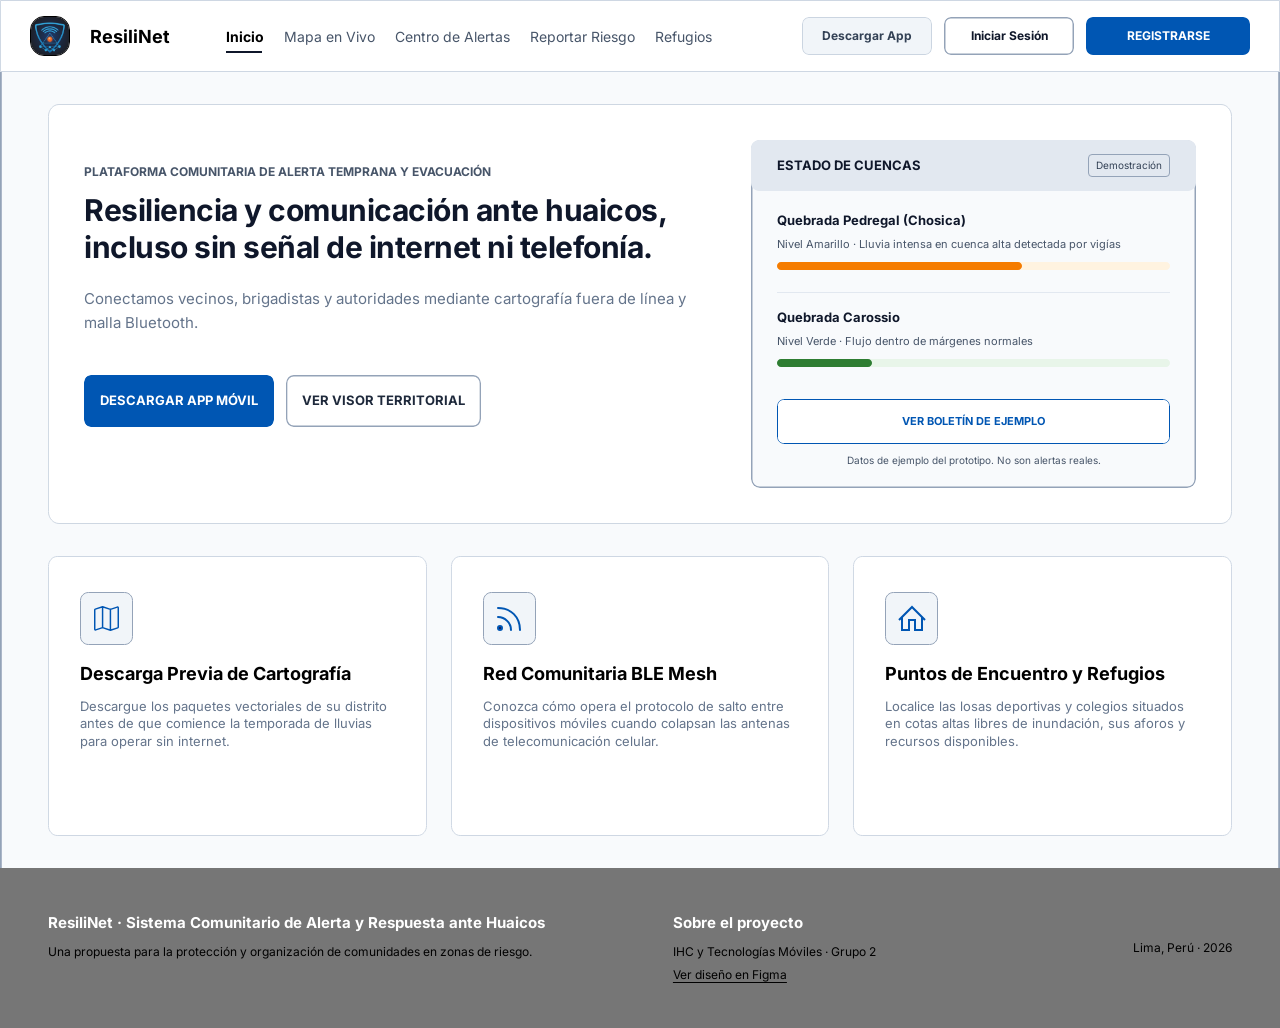
==== public/index.html @ 5e982686 "Implementa avance de la landing page de ResiliNet" ====
<!DOCTYPE html>
<html lang="es">
<head>
    <meta charset="UTF-8">
    <meta name="viewport" content="width=device-width, initial-scale=1.0">
    <meta name="description" content="ResiliNet: una propuesta de alerta temprana, evacuación y comunicación comunitaria ante huaicos, incluso sin internet.">
    <title>ResiliNet | Alerta y respuesta comunitaria</title>
    <link rel="icon" href="favicon.ico" sizes="32x32">
    <link rel="stylesheet" href="assets/styles/styles.css">
    <script src="assets/scripts/main.js" defer></script>
</head>
<body>
    <a class="saltar-contenido" href="#contenido">Ir al contenido</a>

    <header class="cabecera">
        <div class="cabecera-contenido">
            <a class="marca" href="#inicio" aria-label="ResiliNet, inicio">
                <img src="assets/images/logo-resilinet.png" alt="" width="40" height="40">
                <span>ResiliNet</span>
            </a>
            <button class="boton-menu" type="button" aria-expanded="false" aria-controls="menu-principal">Menú <span aria-hidden="true">☰</span></button>
            <div class="barra-menu" id="menu-principal">
                <nav class="navegacion" aria-label="Navegación principal">
                    <a class="activo" href="#inicio" aria-current="page">Inicio</a>
                    <button type="button" data-info="mapa">Mapa en Vivo</button>
                    <a href="#alertas">Centro de Alertas</a>
                    <button type="button" data-info="reporte">Reportar Riesgo</button>
                    <a href="#refugios">Refugios</a>
                </nav>
                <div class="acciones-cabecera">
                    <button class="boton boton-descarga" type="button" data-info="app">Descargar App</button>
                    <button class="boton boton-sesion" type="button" data-info="sesion">Iniciar Sesión</button>
                    <button class="boton boton-registro" type="button" data-registro>REGISTRARSE</button>
                </div>
            </div>
        </div>
    </header>

    <main class="contenido" id="contenido">
        <section class="presentacion" id="inicio" aria-labelledby="titulo-principal">
            <div class="presentacion-texto">
                <p class="antetitulo">Plataforma comunitaria de alerta temprana y evacuación</p>
                <h1 id="titulo-principal"><span>Resiliencia y comunicación ante huaicos,</span> <span>incluso sin señal de internet ni telefonía.</span></h1>
                <p class="descripcion">Conectamos vecinos, brigadistas y autoridades mediante cartografía fuera de línea y malla Bluetooth.</p>
                <div class="acciones-presentacion">
                    <button class="boton boton-principal" type="button" data-info="app">DESCARGAR APP MÓVIL</button>
                    <button class="boton boton-secundario" type="button" data-info="mapa">VER VISOR TERRITORIAL</button>
                </div>
            </div>

            <aside class="panel-alertas" id="alertas" aria-labelledby="titulo-alertas">
                <div class="panel-titulo">
                    <h2 id="titulo-alertas">ESTADO DE CUENCAS</h2>
                    <span class="etiqueta-demo">Demostración</span>
                </div>
                <div class="panel-contenido">
                    <div class="estado-cuenca">
                        <h3>Quebrada Pedregal (Chosica)</h3>
                        <p>Nivel Amarillo · Lluvia intensa en cuenca alta detectada por vigías</p>
                        <div class="barra-riesgo precaucion" aria-hidden="true"><span></span></div>
                    </div>
                    <div class="estado-cuenca">
                        <h3>Quebrada Carossio</h3>
                        <p>Nivel Verde · Flujo dentro de márgenes normales</p>
                        <div class="barra-riesgo segura" aria-hidden="true"><span></span></div>
                    </div>
                    <button class="boton boton-boletin" type="button" data-info="boletin">VER BOLETÍN DE EJEMPLO</button>
                    <p class="nota-demo">Datos de ejemplo del prototipo. No son alertas reales.</p>
                </div>
            </aside>
        </section>

        <section class="caracteristicas" aria-label="Características de ResiliNet">
            <article class="tarjeta" id="cartografia">
                <div class="icono-tarjeta"><img src="assets/images/icono-mapa.svg" alt="" loading="lazy"></div>
                <h2>Descarga Previa de Cartografía</h2>
                <p>Descargue los paquetes vectoriales de su distrito antes de que comience la temporada de lluvias para operar sin internet.</p>
            </article>
            <article class="tarjeta" id="red-comunitaria">
                <div class="icono-tarjeta"><img src="assets/images/icono-red.svg" alt="" loading="lazy"></div>
                <h2>Red Comunitaria BLE Mesh</h2>
                <p>Conozca cómo opera el protocolo de salto entre dispositivos móviles cuando colapsan las antenas de telecomunicación celular.</p>
            </article>
            <article class="tarjeta" id="refugios">
                <div class="icono-tarjeta"><img src="assets/images/icono-refugio.svg" alt="" loading="lazy"></div>
                <h2>Puntos de Encuentro y Refugios</h2>
                <p>Localice las losas deportivas y colegios situados en cotas altas libres de inundación, sus aforos y recursos disponibles.</p>
            </article>
        </section>
        <noscript><p class="aviso">Activa JavaScript para abrir las vistas previas y probar el formulario. También puedes consultar el <a href="https://www.figma.com/design/RCyX6w1rBZle6BDl1vobjG/PROTOTIPO-RESILINET?node-id=0-1">prototipo de ResiliNet en Figma</a>.</p></noscript>
    </main>

    <footer class="pie">
        <div class="pie-contenido">
            <div>
                <p class="pie-titulo">ResiliNet · Sistema Comunitario de Alerta y Respuesta ante Huaicos</p>
                <p>Una propuesta para la protección y organización de comunidades en zonas de riesgo.</p>
            </div>
            <div>
                <p class="pie-titulo">Sobre el proyecto</p>
                <p>IHC y Tecnologías Móviles · Grupo 2</p>
                <a href="https://www.figma.com/design/A73C7JusqqelOPR779nzMy/Mockup?node-id=89-1423" target="_blank" rel="noopener noreferrer">Ver diseño en Figma <span class="solo-lectores">(se abre en otra pestaña)</span></a>
            </div>
            <p class="ubicacion">Lima, Perú · 2026</p>
        </div>
    </footer>

    <dialog id="dialogo-info" aria-labelledby="titulo-info" aria-describedby="texto-info">
        <button class="cerrar-dialogo" type="button" data-cerrar aria-label="Cerrar ventana">×</button>
        <p class="antetitulo">ResiliNet · Vista previa</p>
        <h2 id="titulo-info"></h2>
        <p id="texto-info"></p>
        <a class="boton boton-principal enlace-prototipo" id="enlace-info" href="https://www.figma.com/design/A73C7JusqqelOPR779nzMy/Mockup?node-id=89-1423" target="_blank" rel="noopener noreferrer">Ver diseño <span class="solo-lectores">(se abre en otra pestaña)</span></a>
    </dialog>

    <dialog id="dialogo-registro" aria-labelledby="titulo-registro">
        <button class="cerrar-dialogo" type="button" data-cerrar aria-label="Cerrar prerregistro">×</button>
        <p class="antetitulo">Zona piloto</p>
        <h2 id="titulo-registro">Prerregistro en ResiliNet</h2>
        <p class="ayuda-formulario" id="aviso-registro">Este formulario es una demostración. Los datos no se envían ni se guardan.</p>
        <form id="formulario-registro" aria-describedby="aviso-registro">
            <label for="nombre">Nombre</label>
            <input id="nombre" name="nombre" type="text" autocomplete="given-name" placeholder="Tu nombre" maxlength="60" required pattern=".*\S.*">
            <label for="rol">¿Cómo participarías?</label>
            <select id="rol" name="rol" required>
                <option value="">Selecciona una opción</option>
                <option value="residente">Residente o jefe de hogar</option>
                <option value="brigadista">Brigadista o vecino activo</option>
                <option value="comerciante">Comerciante o bodeguero</option>
            </select>
            <label for="distrito">Distrito</label>
            <input id="distrito" name="distrito" type="text" autocomplete="address-level2" placeholder="Por ejemplo, Chosica" maxlength="80" required pattern=".*\S.*">
            <button class="boton boton-principal" type="submit">PROBAR PRERREGISTRO</button>
        </form>
        <div id="resultado-registro" tabindex="-1" role="status" hidden>
            <p id="mensaje-registro"></p>
            <button class="boton boton-secundario" type="button" data-cerrar>VOLVER A INICIO</button>
        </div>
    </dialog>
</body>
</html>
---- public/assets/styles/styles.css ----
@font-face {
    font-family: Inter;
    src: url("../fonts/inter-regular.ttf") format("truetype");
    font-weight: 400;
    font-display: swap;
}

@font-face {
    font-family: Inter;
    src: url("../fonts/inter-semibold.ttf") format("truetype");
    font-weight: 600;
    font-display: swap;
}

@font-face {
    font-family: Inter;
    src: url("../fonts/inter-bold.ttf") format("truetype");
    font-weight: 700;
    font-display: swap;
}

:root {
    --azul: #0056b3;
    --texto: #0f172a;
    --texto-secundario: #475569;
    --borde: #cbd5e1;
    --fondo: #f8f9fa;
}

* { box-sizing: border-box; }
html { scroll-behavior: smooth; }
body {
    margin: 0;
    color: var(--texto);
    background: var(--fondo) url("../images/fondo-pagina.svg") center / 100% 100% no-repeat;
    font-family: Inter, Arial, sans-serif;
    font-size: 15px;
    line-height: 1.5;
}

button, input, select { font: inherit; }
button, a { -webkit-tap-highlight-color: transparent; }
button { cursor: pointer; }
a { color: inherit; }
button, a, input, select { touch-action: manipulation; }
:focus-visible { outline: 3px solid var(--azul); outline-offset: 4px; }
[id] { scroll-margin-top: 24px; }
[hidden] { display: none !important; }

.solo-lectores {
    position: absolute;
    width: 1px;
    height: 1px;
    padding: 0;
    overflow: hidden;
    clip-path: inset(50%);
    white-space: nowrap;
}

.saltar-contenido {
    position: fixed;
    top: 12px;
    left: 12px;
    padding: 12px 20px;
    background: #fff;
    transform: translateY(-160%);
    z-index: 10;
}
.saltar-contenido:focus { transform: translateY(0); }

.cabecera { background: #fff url("../images/fondo-cabecera.svg") center / 100% 100% no-repeat; }
.cabecera-contenido {
    max-width: 1440px;
    min-height: 72px;
    margin: auto;
    padding: 0 48px 0 30px;
    display: flex;
    align-items: center;
    gap: 48px;
}
.marca { width: 202px; flex-shrink: 0; display: flex; align-items: center; gap: 30px; text-decoration: none; color: #000; font-size: 18px; font-weight: 700; }
.marca img { display: block; object-fit: cover; border: 1px solid #000; border-radius: 14px; }
.barra-menu { flex: 1; display: flex; align-items: center; justify-content: space-between; gap: 24px; }
.navegacion { display: flex; align-items: center; gap: 34px; }
.navegacion a, .navegacion button {
    display: inline-flex;
    align-items: center;
    min-height: 44px;
    border: 0;
    padding: 0;
    color: var(--texto-secundario);
    background: none;
    text-decoration: none;
    font-size: 14px;
    white-space: nowrap;
}
.navegacion .activo { color: #000; font-weight: 700; background: url("../images/linea-menu.svg") left bottom 5px / 36px 2px no-repeat; }
.navegacion a:hover, .navegacion button:hover { color: var(--azul); }
.acciones-cabecera { display: flex; gap: 12px; }
.boton {
    display: inline-flex;
    align-items: center;
    justify-content: center;
    border: 0;
    border-radius: 7px;
    padding: 14px 20px;
    color: var(--texto);
    background-color: transparent;
    background-repeat: no-repeat;
    background-size: 100% 100%;
    font-size: 13px;
    font-weight: 700;
    line-height: 1.3;
    text-align: center;
    text-decoration: none;
    transition: filter 160ms ease;
}
.boton:hover { filter: brightness(0.93); }
.boton-descarga { background-image: url("../images/boton-descarga.svg"); color: #334155; }
.boton-sesion { background-image: url("../images/boton-sesion.svg"); }
.boton-registro { background-image: url("../images/boton-registro.svg"); color: #fff; }
.acciones-cabecera .boton { min-width: 130px; min-height: 38px; padding: 10px 16px; font-size: 12px; }
.acciones-cabecera .boton-registro { min-width: 164px; }
.boton-menu { display: none; }
.boton-principal { min-height: 52px; min-width: 220px; background-image: url("../images/boton-principal.svg"); color: #fff; }
.boton-secundario { min-height: 52px; min-width: 220px; background-image: url("../images/boton-secundario.svg"); color: #1e293b; }

.contenido { max-width: 1440px; margin: auto; padding: 32px 48px; }
.presentacion {
    min-height: 420px;
    padding: 36px 48px;
    display: grid;
    grid-template-columns: minmax(0, 1fr) 444px;
    gap: 48px;
    background: url("../images/fondo-presentacion.svg") center / 100% 100% no-repeat;
}
.presentacion-texto { padding-top: 24px; min-width: 0; }
.antetitulo { margin: 0 0 12px; color: var(--texto-secundario); font-size: 12px; line-height: 1.35; font-weight: 700; text-transform: uppercase; }
h1 { margin: 0; font-size: 34px; line-height: 1.24; letter-spacing: -0.5px; }
h1 span { display: block; }
.descripcion { margin: 20px 0 0; color: #64748b; font-size: 15px; line-height: 1.6; }
.acciones-presentacion { display: flex; flex-wrap: wrap; gap: 20px; margin-top: 40px; }

.panel-alertas { align-self: start; min-height: 348px; background: url("../images/fondo-alertas.svg") center / 100% 100% no-repeat; border-radius: 9px; }
.panel-titulo { min-height: 50px; padding: 14px 26px; display: flex; align-items: center; justify-content: space-between; gap: 8px; background: url("../images/cabecera-alertas.svg") center / 100% 100% no-repeat; }
.panel-titulo h2 { margin: 0; font-size: 13px; line-height: 1.35; }
.etiqueta-demo { padding: 3px 7px; border: 1px solid #94a3b8; border-radius: 4px; color: #334155; font-size: 10px; white-space: nowrap; }
.panel-contenido { padding: 20px 26px 12px; }
.estado-cuenca h3 { margin: 0; font-size: 13px; }
.estado-cuenca p { margin: 5px 0 10px; color: var(--texto-secundario); font-size: 11px; line-height: 1.5; }
.estado-cuenca + .estado-cuenca { margin-top: 22px; padding-top: 16px; background: url("../images/separador-alertas.svg") top center / 100% 1px no-repeat; }
.barra-riesgo { height: 8px; background-repeat: no-repeat; background-size: 100% 100%; }
.barra-riesgo span { display: block; height: 8px; background-repeat: no-repeat; background-size: 100% 100%; }
.precaucion { background-image: url("../images/barra-precaucion-fondo.svg"); }
.precaucion span { width: 62.5%; background-image: url("../images/barra-precaucion.svg"); }
.segura { background-image: url("../images/barra-segura-fondo.svg"); }
.segura span { width: 24.23%; background-image: url("../images/barra-segura.svg"); }
.boton-boletin { width: 100%; min-height: 45px; margin-top: 32px; color: var(--azul); background-image: url("../images/boton-boletin.svg"); font-size: 11px; }
.nota-demo { margin: 9px 0 0; color: var(--texto-secundario); font-size: 10px; text-align: center; }

.caracteristicas { display: grid; grid-template-columns: repeat(3, minmax(0, 1fr)); gap: 24px; margin-top: 32px; }
.tarjeta { min-height: 280px; padding: 36px 32px; background: url("../images/fondo-tarjeta.svg") center / 100% 100% no-repeat; }
.icono-tarjeta { width: 53px; height: 53px; display: grid; place-items: center; background: url("../images/fondo-icono.svg") center no-repeat; }
.icono-tarjeta img { display: block; }
.tarjeta h2 { margin: 18px 0 12px; color: #000; font-size: 18px; line-height: 1.25; }
.tarjeta p { max-width: 335px; margin: 0; color: #64748b; font-size: 13px; line-height: 1.35; }
.pie { background: #777 url("../images/fondo-pie.svg") center / 100% 100% no-repeat; }
.pie-contenido { max-width: 1440px; min-height: 156px; margin: auto; padding: 44px 48px; display: grid; grid-template-columns: 1.4fr 1fr auto; gap: 48px; color: #000; font-size: 12px; }
.pie p { margin: 0; }
.pie .pie-titulo { margin-bottom: 10px; color: #fff; font-size: 15px; line-height: 1.4; font-weight: 700; }
.pie a { display: inline-block; margin-top: 5px; text-underline-offset: 3px; }
.ubicacion { align-self: center; white-space: nowrap; }
.aviso { margin: 24px 0 0; padding: 16px; border: 1px solid var(--borde); background: #fff; }

dialog { width: min(520px, calc(100% - 32px)); max-height: calc(100dvh - 32px); padding: 36px 32px 32px; border: 1px solid var(--borde); border-radius: 12px; color: var(--texto); background: #fff; }
dialog::backdrop { background: rgb(15 23 42 / 55%); }
dialog h2 { margin: 0 26px 16px 0; font-size: 24px; line-height: 1.25; }
dialog p { color: var(--texto-secundario); }
.cerrar-dialogo { position: absolute; top: 8px; right: 8px; width: 44px; height: 44px; border: 0; border-radius: 6px; background: transparent; color: var(--texto-secundario); font-size: 28px; }
.cerrar-dialogo:hover { background: var(--fondo); }
.enlace-prototipo { margin-top: 12px; }
.ayuda-formulario { font-size: 13px; }
form { display: grid; gap: 8px; margin-top: 24px; }
form label { margin-top: 8px; font-size: 14px; font-weight: 600; }
input, select { width: 100%; min-height: 46px; padding: 10px 12px; border: 1px solid #94a3b8; border-radius: 6px; color: var(--texto); background: #fff; }
form .boton { margin-top: 16px; }
#resultado-registro { margin-top: 24px; }
#resultado-registro .boton { margin-top: 16px; }

@media (max-width: 1380px) {
    .cabecera-contenido { gap: 16px; padding-right: 30px; }
    .marca { width: 180px; gap: 20px; }
    .navegacion { gap: 20px; }
    .barra-menu { gap: 20px; }
    .presentacion { gap: 32px; grid-template-columns: minmax(0, 1fr) 40%; padding: 36px; }
    h1 { font-size: 30px; }
    .acciones-presentacion { gap: 12px; }
    .acciones-presentacion .boton { min-width: 0; padding: 16px; }
}

@media (max-width: 1240px) {
    .cabecera-contenido { flex-wrap: wrap; justify-content: space-between; padding: 16px 32px; gap: 0; }
    .marca { width: auto; }
    .boton-menu { display: flex; align-items: center; gap: 12px; min-height: 44px; padding: 8px 14px; border: 1px solid var(--borde); border-radius: 6px; background: #fff; color: var(--texto); }
    .barra-menu { display: none; flex-basis: 100%; padding-top: 20px; }
    .barra-menu.menu-abierto { display: flex; flex-direction: column; align-items: stretch; }
    .navegacion { flex-wrap: wrap; gap: 12px 24px; }
    .acciones-cabecera { padding-bottom: 8px; }
    .contenido { padding: 28px 32px; }
    .presentacion { grid-template-columns: 1fr; }
    .presentacion-texto { padding-top: 8px; }
    .presentacion h1 { max-width: 790px; font-size: 34px; }
    .descripcion { max-width: 740px; }
    .panel-alertas { width: 100%; max-width: 600px; }
    .caracteristicas { gap: 18px; }
    .tarjeta { padding: 28px 24px; }
    .pie-contenido { grid-template-columns: 1.4fr 1fr; padding: 36px 32px; gap: 24px; }
    .ubicacion { grid-column: 1 / -1; }
}

@media (max-width: 700px) {
    .cabecera-contenido { padding: 12px 20px; }
    .marca { gap: 14px; }
    .navegacion, .acciones-cabecera { flex-direction: column; align-items: stretch; gap: 8px; }
    .navegacion a, .navegacion button { padding: 8px 0; }
    .navegacion .activo { background-position: left bottom; }
    .acciones-cabecera .boton { min-height: 44px; }
    .contenido { padding: 20px; }
    .presentacion { padding: 28px 20px; gap: 28px; }
    .presentacion-texto { padding: 0; }
    .antetitulo { font-size: 11px; line-height: 1.5; }
    .presentacion h1 { font-size: clamp(25px, 6.8vw, 32px); line-height: 1.25; }
    .descripcion { font-size: 14px; }
    .acciones-presentacion { flex-direction: column; margin-top: 24px; }
    .acciones-presentacion .boton { width: 100%; }
    .panel-titulo { padding: 14px 16px; flex-wrap: wrap; }
    .panel-contenido { padding: 18px 16px 14px; }
    .estado-cuenca p { font-size: 12px; }
    .nota-demo { font-size: 11px; }
    .caracteristicas { grid-template-columns: 1fr; margin-top: 20px; gap: 20px; }
    .tarjeta { min-height: 238px; padding: 28px; }
    .tarjeta p { max-width: none; font-size: 14px; line-height: 1.5; }
    .pie-contenido { grid-template-columns: 1fr; padding: 32px 24px; gap: 24px; }
    dialog { padding: 36px 24px 24px; }
}

@media (prefers-reduced-motion: reduce) {
    html { scroll-behavior: auto; }
    .boton { transition: none; }
}
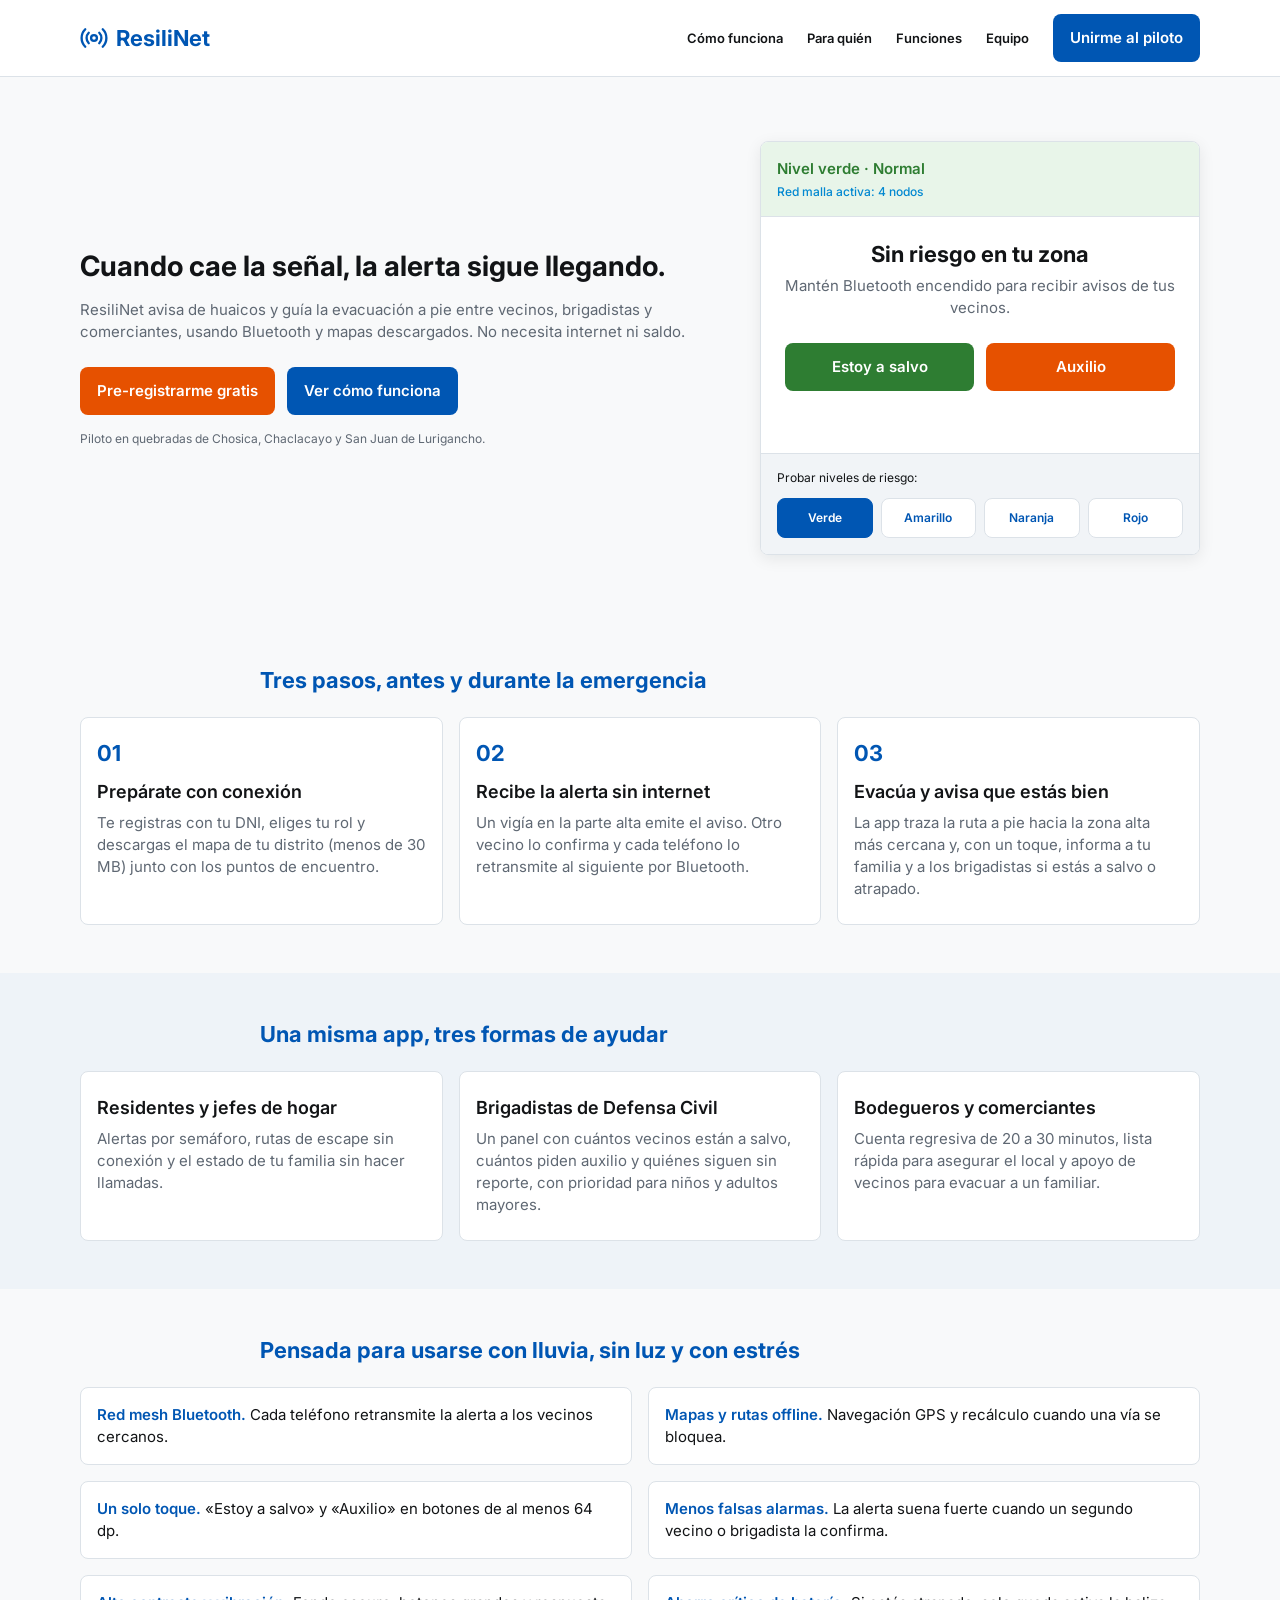
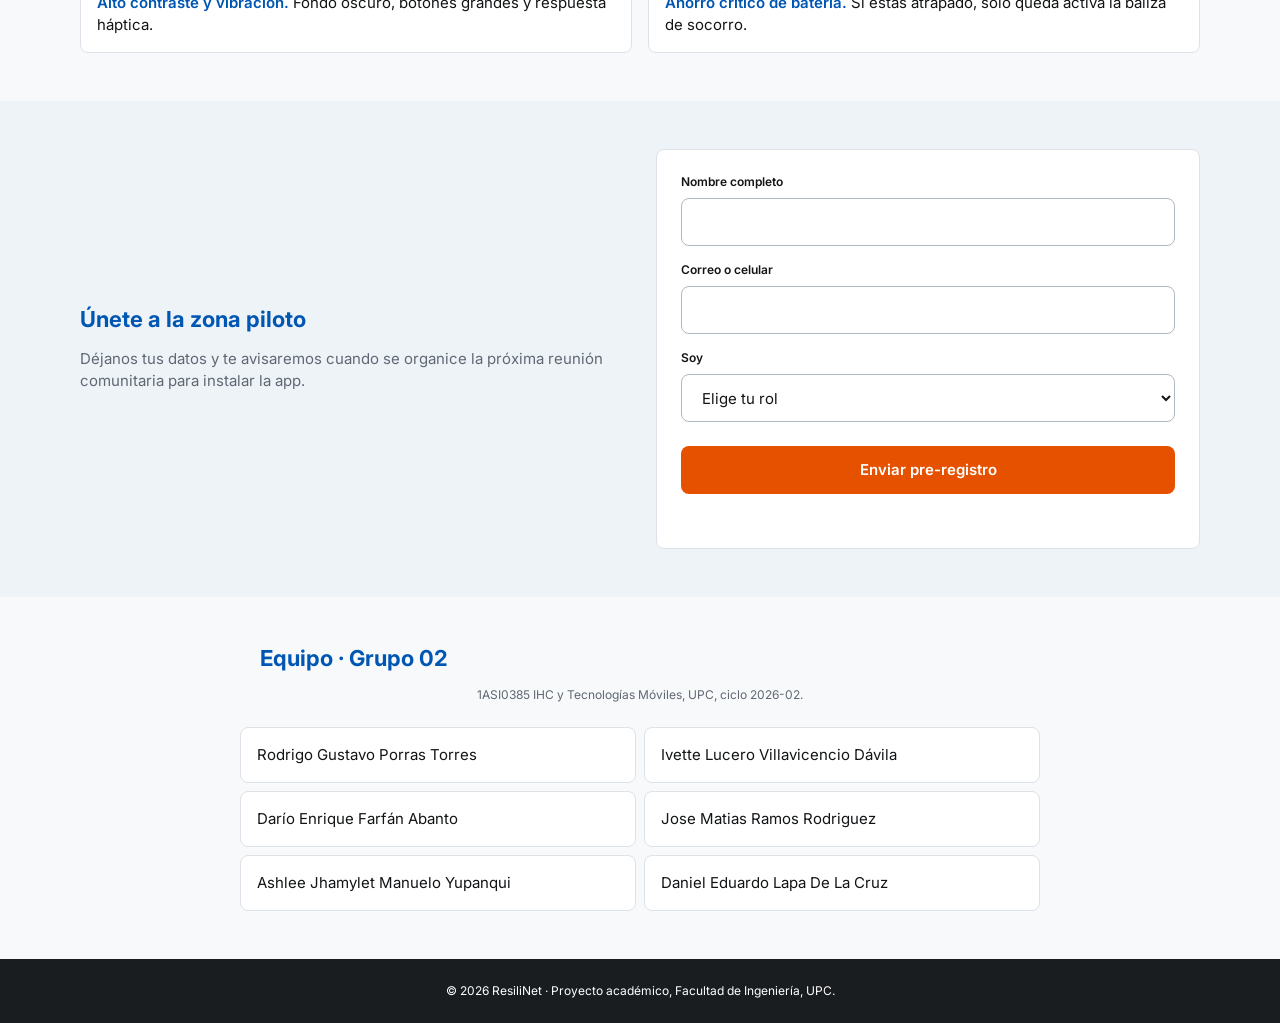
==== commit 0103700e: "feat: implementa landing page ResiliNet" ====
--- a/public/index.html
+++ b/public/index.html
@@ -2,140 +2,164 @@
 <html lang="es">
 <head>
     <meta charset="UTF-8">
-    <meta name="viewport" content="width=device-width, initial-scale=1.0">
-    <meta name="description" content="ResiliNet: una propuesta de alerta temprana, evacuación y comunicación comunitaria ante huaicos, incluso sin internet.">
-    <title>ResiliNet | Alerta y respuesta comunitaria</title>
-    <link rel="icon" href="favicon.ico" sizes="32x32">
+    <meta name="viewport" content="width=device-width, initial-scale=1">
+    <title>ResiliNet · Alertas y rutas de evacuación sin internet</title>
+    <meta name="description" content="ResiliNet conecta a vecinos, brigadistas y comerciantes por Bluetooth para avisar de huaicos y guiar la evacuación sin internet.">
+    <link rel="icon" href="favicon.ico">
+    <link rel="preconnect" href="https://fonts.googleapis.com">
+    <link rel="preconnect" href="https://fonts.gstatic.com" crossorigin>
+    <link href="https://fonts.googleapis.com/css2?family=Inter:wght@400;500;600;700&display=swap" rel="stylesheet">
     <link rel="stylesheet" href="assets/styles/styles.css">
-    <script src="assets/scripts/main.js" defer></script>
 </head>
 <body>
-    <a class="saltar-contenido" href="#contenido">Ir al contenido</a>
+<a class="skip" href="#contenido">Saltar al contenido</a>
 
-    <header class="cabecera">
-        <div class="cabecera-contenido">
-            <a class="marca" href="#inicio" aria-label="ResiliNet, inicio">
-                <img src="assets/images/logo-resilinet.png" alt="" width="40" height="40">
-                <span>ResiliNet</span>
-            </a>
-            <button class="boton-menu" type="button" aria-expanded="false" aria-controls="menu-principal">Menú <span aria-hidden="true">☰</span></button>
-            <div class="barra-menu" id="menu-principal">
-                <nav class="navegacion" aria-label="Navegación principal">
-                    <a class="activo" href="#inicio" aria-current="page">Inicio</a>
-                    <button type="button" data-info="mapa">Mapa en Vivo</button>
-                    <a href="#alertas">Centro de Alertas</a>
-                    <button type="button" data-info="reporte">Reportar Riesgo</button>
-                    <a href="#refugios">Refugios</a>
-                </nav>
-                <div class="acciones-cabecera">
-                    <button class="boton boton-descarga" type="button" data-info="app">Descargar App</button>
-                    <button class="boton boton-sesion" type="button" data-info="sesion">Iniciar Sesión</button>
-                    <button class="boton boton-registro" type="button" data-registro>REGISTRARSE</button>
+<header class="top">
+    <div class="wrap top-in">
+        <a class="brand" href="#inicio" aria-label="ResiliNet, inicio">
+            <svg width="28" height="28" viewBox="0 0 24 24" fill="none" stroke="currentColor" stroke-width="2" stroke-linecap="round" aria-hidden="true"><circle cx="12" cy="12" r="2.5"/><path d="M7.5 7.5a6.4 6.4 0 0 0 0 9M16.5 7.5a6.4 6.4 0 0 1 0 9M4.5 4.5a10.6 10.6 0 0 0 0 15M19.5 4.5a10.6 10.6 0 0 1 0 15"/></svg>
+            ResiliNet
+        </a>
+        <button class="menu-btn" id="menuBtn" aria-expanded="false" aria-controls="nav">Menú</button>
+        <nav id="nav" class="nav" aria-label="Principal">
+            <a href="#como-funciona">Cómo funciona</a>
+            <a href="#para-quien">Para quién</a>
+            <a href="#funciones">Funciones</a>
+            <a href="#equipo">Equipo</a>
+            <a class="btn btn-sec" href="#registro">Unirme al piloto</a>
+        </nav>
+    </div>
+</header>
+
+<main id="contenido">
+    <section class="hero" id="inicio">
+        <div class="wrap hero-in">
+            <div class="hero-text">
+                <h1>Cuando cae la señal, la alerta sigue llegando.</h1>
+                <p class="lead">ResiliNet avisa de huaicos y guía la evacuación a pie entre vecinos, brigadistas y comerciantes, usando Bluetooth y mapas descargados. No necesita internet ni saldo.</p>
+                <div class="cta">
+                    <a class="btn btn-act" href="#registro">Pre-registrarme gratis</a>
+                    <a class="btn btn-sec" href="#como-funciona">Ver cómo funciona</a>
+                </div>
+                <p class="note">Piloto en quebradas de Chosica, Chaclacayo y San Juan de Lurigancho.</p>
+            </div>
+
+            <div class="phone" aria-label="Simulador de la aplicación">
+                <div class="phone-bar" id="riskBar" data-level="green">
+                    <span id="riskLabel">Nivel verde · Normal</span>
+                    <span class="mesh" id="meshChip">Red malla activa: 4 nodos</span>
+                </div>
+                <div class="phone-body">
+                    <h2 id="riskTitle">Sin riesgo en tu zona</h2>
+                    <p id="riskText">Mantén Bluetooth encendido para recibir avisos de tus vecinos.</p>
+                    <div class="phone-btns">
+                        <button class="big safe" id="btnSafe" type="button">Estoy a salvo</button>
+                        <button class="big sos" id="btnSos" type="button">Auxilio</button>
+                    </div>
+                    <p class="status" id="statusMsg" role="status" aria-live="polite"></p>
+                </div>
+                <div class="sim">
+                    <span>Probar niveles de riesgo:</span>
+                    <div class="sim-btns" role="group" aria-label="Nivel de riesgo">
+                        <button type="button" data-level="green" aria-pressed="true">Verde</button>
+                        <button type="button" data-level="yellow" aria-pressed="false">Amarillo</button>
+                        <button type="button" data-level="orange" aria-pressed="false">Naranja</button>
+                        <button type="button" data-level="red" aria-pressed="false">Rojo</button>
+                    </div>
                 </div>
             </div>
         </div>
-    </header>
+    </section>
 
-    <main class="contenido" id="contenido">
-        <section class="presentacion" id="inicio" aria-labelledby="titulo-principal">
-            <div class="presentacion-texto">
-                <p class="antetitulo">Plataforma comunitaria de alerta temprana y evacuación</p>
-                <h1 id="titulo-principal"><span>Resiliencia y comunicación ante huaicos,</span> <span>incluso sin señal de internet ni telefonía.</span></h1>
-                <p class="descripcion">Conectamos vecinos, brigadistas y autoridades mediante cartografía fuera de línea y malla Bluetooth.</p>
-                <div class="acciones-presentacion">
-                    <button class="boton boton-principal" type="button" data-info="app">DESCARGAR APP MÓVIL</button>
-                    <button class="boton boton-secundario" type="button" data-info="mapa">VER VISOR TERRITORIAL</button>
-                </div>
+    <section class="sec" id="como-funciona">
+        <div class="wrap">
+            <h2>Tres pasos, antes y durante la emergencia</h2>
+            <ol class="steps">
+                <li><h3>Prepárate con conexión</h3><p>Te registras con tu DNI, eliges tu rol y descargas el mapa de tu distrito (menos de 30 MB) junto con los puntos de encuentro.</p></li>
+                <li><h3>Recibe la alerta sin internet</h3><p>Un vigía en la parte alta emite el aviso. Otro vecino lo confirma y cada teléfono lo retransmite al siguiente por Bluetooth.</p></li>
+                <li><h3>Evacúa y avisa que estás bien</h3><p>La app traza la ruta a pie hacia la zona alta más cercana y, con un toque, informa a tu familia y a los brigadistas si estás a salvo o atrapado.</p></li>
+            </ol>
+        </div>
+    </section>
+
+    <section class="sec alt" id="para-quien">
+        <div class="wrap">
+            <h2>Una misma app, tres formas de ayudar</h2>
+            <div class="roles">
+                <article class="role">
+                    <h3>Residentes y jefes de hogar</h3>
+                    <p>Alertas por semáforo, rutas de escape sin conexión y el estado de tu familia sin hacer llamadas.</p>
+                </article>
+                <article class="role">
+                    <h3>Brigadistas de Defensa Civil</h3>
+                    <p>Un panel con cuántos vecinos están a salvo, cuántos piden auxilio y quiénes siguen sin reporte, con prioridad para niños y adultos mayores.</p>
+                </article>
+                <article class="role">
+                    <h3>Bodegueros y comerciantes</h3>
+                    <p>Cuenta regresiva de 20 a 30 minutos, lista rápida para asegurar el local y apoyo de vecinos para evacuar a un familiar.</p>
+                </article>
             </div>
+        </div>
+    </section>
 
-            <aside class="panel-alertas" id="alertas" aria-labelledby="titulo-alertas">
-                <div class="panel-titulo">
-                    <h2 id="titulo-alertas">ESTADO DE CUENCAS</h2>
-                    <span class="etiqueta-demo">Demostración</span>
-                </div>
-                <div class="panel-contenido">
-                    <div class="estado-cuenca">
-                        <h3>Quebrada Pedregal (Chosica)</h3>
-                        <p>Nivel Amarillo · Lluvia intensa en cuenca alta detectada por vigías</p>
-                        <div class="barra-riesgo precaucion" aria-hidden="true"><span></span></div>
-                    </div>
-                    <div class="estado-cuenca">
-                        <h3>Quebrada Carossio</h3>
-                        <p>Nivel Verde · Flujo dentro de márgenes normales</p>
-                        <div class="barra-riesgo segura" aria-hidden="true"><span></span></div>
-                    </div>
-                    <button class="boton boton-boletin" type="button" data-info="boletin">VER BOLETÍN DE EJEMPLO</button>
-                    <p class="nota-demo">Datos de ejemplo del prototipo. No son alertas reales.</p>
-                </div>
-            </aside>
-        </section>
+    <section class="sec" id="funciones">
+        <div class="wrap">
+            <h2>Pensada para usarse con lluvia, sin luz y con estrés</h2>
+            <ul class="feats">
+                <li><strong>Red mesh Bluetooth.</strong> Cada teléfono retransmite la alerta a los vecinos cercanos.</li>
+                <li><strong>Mapas y rutas offline.</strong> Navegación GPS y recálculo cuando una vía se bloquea.</li>
+                <li><strong>Un solo toque.</strong> «Estoy a salvo» y «Auxilio» en botones de al menos 64 dp.</li>
+                <li><strong>Menos falsas alarmas.</strong> La alerta suena fuerte cuando un segundo vecino o brigadista la confirma.</li>
+                <li><strong>Alto contraste y vibración.</strong> Fondo oscuro, botones grandes y respuesta háptica.</li>
+                <li><strong>Ahorro crítico de batería.</strong> Si estás atrapado, solo queda activa la baliza de socorro.</li>
+            </ul>
+        </div>
+    </section>
 
-        <section class="caracteristicas" aria-label="Características de ResiliNet">
-            <article class="tarjeta" id="cartografia">
-                <div class="icono-tarjeta"><img src="assets/images/icono-mapa.svg" alt="" loading="lazy"></div>
-                <h2>Descarga Previa de Cartografía</h2>
-                <p>Descargue los paquetes vectoriales de su distrito antes de que comience la temporada de lluvias para operar sin internet.</p>
-            </article>
-            <article class="tarjeta" id="red-comunitaria">
-                <div class="icono-tarjeta"><img src="assets/images/icono-red.svg" alt="" loading="lazy"></div>
-                <h2>Red Comunitaria BLE Mesh</h2>
-                <p>Conozca cómo opera el protocolo de salto entre dispositivos móviles cuando colapsan las antenas de telecomunicación celular.</p>
-            </article>
-            <article class="tarjeta" id="refugios">
-                <div class="icono-tarjeta"><img src="assets/images/icono-refugio.svg" alt="" loading="lazy"></div>
-                <h2>Puntos de Encuentro y Refugios</h2>
-                <p>Localice las losas deportivas y colegios situados en cotas altas libres de inundación, sus aforos y recursos disponibles.</p>
-            </article>
-        </section>
-        <noscript><p class="aviso">Activa JavaScript para abrir las vistas previas y probar el formulario. También puedes consultar el <a href="https://www.figma.com/design/RCyX6w1rBZle6BDl1vobjG/PROTOTIPO-RESILINET?node-id=0-1">prototipo de ResiliNet en Figma</a>.</p></noscript>
-    </main>
+    <section class="sec alt" id="registro">
+        <div class="wrap reg">
+            <div>
+                <h2>Únete a la zona piloto</h2>
+                <p>Déjanos tus datos y te avisaremos cuando se organice la próxima reunión comunitaria para instalar la app.</p>
+            </div>
+            <form id="regForm" novalidate>
+                <label for="nombre">Nombre completo</label>
+                <input id="nombre" name="nombre" type="text" autocomplete="name" required>
+                <label for="correo">Correo o celular</label>
+                <input id="correo" name="correo" type="text" autocomplete="email" required>
+                <label for="rol">Soy</label>
+                <select id="rol" name="rol" required>
+                    <option value="">Elige tu rol</option>
+                    <option>Residente o jefe de hogar</option>
+                    <option>Brigadista o vecino activo</option>
+                    <option>Bodeguero o comerciante</option>
+                </select>
+                <button class="btn btn-act" type="submit">Enviar pre-registro</button>
+                <p class="form-msg" id="formMsg" role="status" aria-live="polite"></p>
+            </form>
+        </div>
+    </section>
 
-    <footer class="pie">
-        <div class="pie-contenido">
-            <div>
-                <p class="pie-titulo">ResiliNet · Sistema Comunitario de Alerta y Respuesta ante Huaicos</p>
-                <p>Una propuesta para la protección y organización de comunidades en zonas de riesgo.</p>
-            </div>
-            <div>
-                <p class="pie-titulo">Sobre el proyecto</p>
-                <p>IHC y Tecnologías Móviles · Grupo 2</p>
-                <a href="https://www.figma.com/design/A73C7JusqqelOPR779nzMy/Mockup?node-id=89-1423" target="_blank" rel="noopener noreferrer">Ver diseño en Figma <span class="solo-lectores">(se abre en otra pestaña)</span></a>
-            </div>
-            <p class="ubicacion">Lima, Perú · 2026</p>
+    <section class="sec" id="equipo">
+        <div class="wrap">
+            <h2>Equipo · Grupo 02</h2>
+            <p class="team-sub">1ASI0385 IHC y Tecnologías Móviles, UPC, ciclo 2026-02.</p>
+            <ul class="team">
+                <li>Rodrigo Gustavo Porras Torres</li>
+                <li>Ivette Lucero Villavicencio Dávila</li>
+                <li>Darío Enrique Farfán Abanto</li>
+                <li>Jose Matias Ramos Rodriguez</li>
+                <li>Ashlee Jhamylet Manuelo Yupanqui</li>
+                <li>Daniel Eduardo Lapa De La Cruz</li>
+            </ul>
         </div>
-    </footer>
+    </section>
+</main>
 
-    <dialog id="dialogo-info" aria-labelledby="titulo-info" aria-describedby="texto-info">
-        <button class="cerrar-dialogo" type="button" data-cerrar aria-label="Cerrar ventana">×</button>
-        <p class="antetitulo">ResiliNet · Vista previa</p>
-        <h2 id="titulo-info"></h2>
-        <p id="texto-info"></p>
-        <a class="boton boton-principal enlace-prototipo" id="enlace-info" href="https://www.figma.com/design/A73C7JusqqelOPR779nzMy/Mockup?node-id=89-1423" target="_blank" rel="noopener noreferrer">Ver diseño <span class="solo-lectores">(se abre en otra pestaña)</span></a>
-    </dialog>
+<footer class="foot">
+    <div class="wrap">© 2026 ResiliNet · Proyecto académico, Facultad de Ingeniería, UPC.</div>
+</footer>
 
-    <dialog id="dialogo-registro" aria-labelledby="titulo-registro">
-        <button class="cerrar-dialogo" type="button" data-cerrar aria-label="Cerrar prerregistro">×</button>
-        <p class="antetitulo">Zona piloto</p>
-        <h2 id="titulo-registro">Prerregistro en ResiliNet</h2>
-        <p class="ayuda-formulario" id="aviso-registro">Este formulario es una demostración. Los datos no se envían ni se guardan.</p>
-        <form id="formulario-registro" aria-describedby="aviso-registro">
-            <label for="nombre">Nombre</label>
-            <input id="nombre" name="nombre" type="text" autocomplete="given-name" placeholder="Tu nombre" maxlength="60" required pattern=".*\S.*">
-            <label for="rol">¿Cómo participarías?</label>
-            <select id="rol" name="rol" required>
-                <option value="">Selecciona una opción</option>
-                <option value="residente">Residente o jefe de hogar</option>
-                <option value="brigadista">Brigadista o vecino activo</option>
-                <option value="comerciante">Comerciante o bodeguero</option>
-            </select>
-            <label for="distrito">Distrito</label>
-            <input id="distrito" name="distrito" type="text" autocomplete="address-level2" placeholder="Por ejemplo, Chosica" maxlength="80" required pattern=".*\S.*">
-            <button class="boton boton-principal" type="submit">PROBAR PRERREGISTRO</button>
-        </form>
-        <div id="resultado-registro" tabindex="-1" role="status" hidden>
-            <p id="mensaje-registro"></p>
-            <button class="boton boton-secundario" type="button" data-cerrar>VOLVER A INICIO</button>
-        </div>
-    </dialog>
+<script src="assets/scripts/main.js"></script>
 </body>
 </html>
--- a/public/assets/styles/styles.css
+++ b/public/assets/styles/styles.css
@@ -1,250 +1,748 @@
-@font-face {
-    font-family: Inter;
-    src: url("../fonts/inter-regular.ttf") format("truetype");
+
+/* =========================================
+   RESILINET - HOJA DE ESTILOS
+   Basada en TP IHC - Grupo02
+   ========================================= */
+
+/* 1. VARIABLES DE DISEÑO */
+
+:root {
+    --primary: #0056B3;
+    --action: #E65100;
+    --danger: #D32F2F;
+    --warning: #F57C00;
+    --safe: #2E7D32;
+    --mesh: #0288D1;
+
+    --background: #F8F9FA;
+    --surface: #FFFFFF;
+    --dark-surface: #1A1D20;
+    --text: #121416;
+
+    --text-secondary: #5F6873;
+    --border: #DCE2E8;
+
+    --spacing-1: 8px;
+    --spacing-2: 16px;
+    --spacing-3: 24px;
+
+    --radius: 8px;
+    --font: "Inter", sans-serif;
+}
+
+/* 2. CONFIGURACIÓN GENERAL */
+
+* {
+    box-sizing: border-box;
+    margin: 0;
+    padding: 0;
+}
+
+html {
+    scroll-behavior: smooth;
+}
+
+body {
+    font-family: var(--font);
+    font-size: 15px;
     font-weight: 400;
-    font-display: swap;
-}
-
-@font-face {
-    font-family: Inter;
-    src: url("../fonts/inter-semibold.ttf") format("truetype");
-    font-weight: 600;
-    font-display: swap;
-}
-
-@font-face {
-    font-family: Inter;
-    src: url("../fonts/inter-bold.ttf") format("truetype");
-    font-weight: 700;
-    font-display: swap;
-}
-
-:root {
-    --azul: #0056b3;
-    --texto: #0f172a;
-    --texto-secundario: #475569;
-    --borde: #cbd5e1;
-    --fondo: #f8f9fa;
-}
-
-* { box-sizing: border-box; }
-html { scroll-behavior: smooth; }
-body {
-    margin: 0;
-    color: var(--texto);
-    background: var(--fondo) url("../images/fondo-pagina.svg") center / 100% 100% no-repeat;
-    font-family: Inter, Arial, sans-serif;
-    font-size: 15px;
-    line-height: 1.5;
-}
-
-button, input, select { font: inherit; }
-button, a { -webkit-tap-highlight-color: transparent; }
-button { cursor: pointer; }
-a { color: inherit; }
-button, a, input, select { touch-action: manipulation; }
-:focus-visible { outline: 3px solid var(--azul); outline-offset: 4px; }
-[id] { scroll-margin-top: 24px; }
-[hidden] { display: none !important; }
-
-.solo-lectores {
+    line-height: 22px;
+    color: var(--text);
+    background: var(--background);
+}
+
+button,
+input,
+select,
+textarea {
+    font: inherit;
+}
+
+button,
+a {
+    -webkit-tap-highlight-color: transparent;
+}
+
+a {
+    color: inherit;
+    text-decoration: none;
+}
+
+button {
+    cursor: pointer;
+}
+
+.wrap {
+    width: min(1120px, 92%);
+    margin: 0 auto;
+}
+
+/* 3. ACCESIBILIDAD */
+
+.skip {
     position: absolute;
-    width: 1px;
-    height: 1px;
-    padding: 0;
-    overflow: hidden;
-    clip-path: inset(50%);
-    white-space: nowrap;
-}
-
-.saltar-contenido {
-    position: fixed;
-    top: 12px;
-    left: 12px;
-    padding: 12px 20px;
-    background: #fff;
-    transform: translateY(-160%);
-    z-index: 10;
-}
-.saltar-contenido:focus { transform: translateY(0); }
-
-.cabecera { background: #fff url("../images/fondo-cabecera.svg") center / 100% 100% no-repeat; }
-.cabecera-contenido {
-    max-width: 1440px;
-    min-height: 72px;
-    margin: auto;
-    padding: 0 48px 0 30px;
+    left: -9999px;
+    top: 0;
+}
+
+.skip:focus {
+    left: 16px;
+    top: 16px;
+    z-index: 1000;
+    padding: 12px 16px;
+    color: #FFFFFF;
+    background: var(--primary);
+}
+
+:focus-visible {
+    outline: 3px solid var(--mesh);
+    outline-offset: 3px;
+}
+
+/* 4. ENCABEZADO Y NAVEGACIÓN */
+
+.top {
+    position: sticky;
+    top: 0;
+    z-index: 100;
+    background: var(--surface);
+    border-bottom: 1px solid var(--border);
+}
+
+.top-in {
+    min-height: 76px;
     display: flex;
     align-items: center;
-    gap: 48px;
-}
-.marca { width: 202px; flex-shrink: 0; display: flex; align-items: center; gap: 30px; text-decoration: none; color: #000; font-size: 18px; font-weight: 700; }
-.marca img { display: block; object-fit: cover; border: 1px solid #000; border-radius: 14px; }
-.barra-menu { flex: 1; display: flex; align-items: center; justify-content: space-between; gap: 24px; }
-.navegacion { display: flex; align-items: center; gap: 34px; }
-.navegacion a, .navegacion button {
+    justify-content: space-between;
+    gap: 24px;
+}
+
+.brand {
     display: inline-flex;
     align-items: center;
-    min-height: 44px;
-    border: 0;
-    padding: 0;
-    color: var(--texto-secundario);
-    background: none;
-    text-decoration: none;
-    font-size: 14px;
-    white-space: nowrap;
-}
-.navegacion .activo { color: #000; font-weight: 700; background: url("../images/linea-menu.svg") left bottom 5px / 36px 2px no-repeat; }
-.navegacion a:hover, .navegacion button:hover { color: var(--azul); }
-.acciones-cabecera { display: flex; gap: 12px; }
-.boton {
+    gap: 8px;
+    color: var(--primary);
+    font-size: 22px;
+    font-weight: 700;
+}
+
+.brand svg {
+    width: 28px;
+    height: 28px;
+}
+
+.nav {
+    display: flex;
+    align-items: center;
+    gap: 24px;
+}
+
+.nav a:not(.btn) {
+    color: var(--text);
+    font-size: 13px;
+    font-weight: 600;
+    transition: color 0.2s ease;
+}
+
+.nav a:not(.btn):hover {
+    color: var(--primary);
+}
+
+.menu-btn {
+    display: none;
+    min-height: 48px;
+    padding: 8px 16px;
+    color: var(--primary);
+    background: var(--surface);
+    border: 1px solid var(--primary);
+    border-radius: var(--radius);
+    font-weight: 600;
+}
+
+/* 5. BOTONES */
+
+.btn {
+    min-height: 48px;
+    padding: 12px 16px;
     display: inline-flex;
     align-items: center;
     justify-content: center;
-    border: 0;
-    border-radius: 7px;
-    padding: 14px 20px;
-    color: var(--texto);
-    background-color: transparent;
-    background-repeat: no-repeat;
-    background-size: 100% 100%;
-    font-size: 13px;
+    border: 1px solid transparent;
+    border-radius: var(--radius);
+    font-size: 15px;
+    font-weight: 600;
+    line-height: 20px;
+    text-align: center;
+    transition: background 0.2s ease, transform 0.2s ease;
+}
+
+/* Acción prioritaria */
+
+.btn-act {
+    color: #FFFFFF;
+    background: var(--action);
+}
+
+.btn-act:hover {
+    background: #BF4300;
+}
+
+/* Navegación estándar */
+
+.btn-sec {
+    color: #FFFFFF;
+    background: var(--primary);
+}
+
+.btn-sec:hover {
+    background: #00458F;
+}
+
+/* 6. PRESENTACIÓN PRINCIPAL */
+
+.hero {
+    padding: 64px 0;
+    background: var(--background);
+}
+
+.hero-in {
+    display: grid;
+    grid-template-columns: 1.15fr 0.85fr;
+    align-items: center;
+    gap: 32px;
+}
+
+.hero-text h1 {
+    max-width: 650px;
+    margin-bottom: 16px;
+    color: var(--text);
+    font-size: 28px;
     font-weight: 700;
-    line-height: 1.3;
+    line-height: 34px;
+}
+
+.lead {
+    max-width: 620px;
+    margin-bottom: 24px;
+    color: var(--text-secondary);
+    font-size: 15px;
+    line-height: 22px;
+}
+
+.cta {
+    display: flex;
+    flex-wrap: wrap;
+    gap: 12px;
+    margin-bottom: 16px;
+}
+
+.note {
+    color: var(--text-secondary);
+    font-size: 12px;
+    line-height: 16px;
+}
+
+/* 7. PANEL DE ESTADO Y SIMULADOR */
+
+.phone {
+    width: 100%;
+    max-width: 440px;
+    justify-self: end;
+    overflow: hidden;
+    background: var(--surface);
+    border: 1px solid var(--border);
+    border-radius: var(--radius);
+    box-shadow: 0 4px 16px rgba(18, 20, 22, 0.08);
+}
+
+/* Indicador de estado */
+
+.phone-bar {
+    min-height: 64px;
+    padding: 16px;
+    display: flex;
+    flex-direction: column;
+    justify-content: center;
+    gap: 4px;
+
+    color: var(--safe);
+    background: #E8F5E9;
+    border-bottom: 1px solid var(--border);
+
+    font-size: 15px;
+    font-weight: 600;
+}
+
+/* Nivel amarillo */
+
+.phone-bar[data-level="yellow"] {
+    color: #8A4B00;
+    background: #FFF3E0;
+}
+
+/* Nivel naranja */
+
+.phone-bar[data-level="orange"] {
+    color: #9C3500;
+    background: #FBE9E7;
+}
+
+/* Nivel rojo */
+
+.phone-bar[data-level="red"] {
+    color: var(--danger);
+    background: #FFEBEE;
+}
+
+.mesh {
+    color: var(--mesh);
+    font-size: 12px;
+    font-weight: 500;
+    line-height: 16px;
+}
+
+/* Contenido del panel */
+
+.phone-body {
+    padding: 24px;
     text-align: center;
-    text-decoration: none;
-    transition: filter 160ms ease;
-}
-.boton:hover { filter: brightness(0.93); }
-.boton-descarga { background-image: url("../images/boton-descarga.svg"); color: #334155; }
-.boton-sesion { background-image: url("../images/boton-sesion.svg"); }
-.boton-registro { background-image: url("../images/boton-registro.svg"); color: #fff; }
-.acciones-cabecera .boton { min-width: 130px; min-height: 38px; padding: 10px 16px; font-size: 12px; }
-.acciones-cabecera .boton-registro { min-width: 164px; }
-.boton-menu { display: none; }
-.boton-principal { min-height: 52px; min-width: 220px; background-image: url("../images/boton-principal.svg"); color: #fff; }
-.boton-secundario { min-height: 52px; min-width: 220px; background-image: url("../images/boton-secundario.svg"); color: #1e293b; }
-
-.contenido { max-width: 1440px; margin: auto; padding: 32px 48px; }
-.presentacion {
-    min-height: 420px;
-    padding: 36px 48px;
+}
+
+.phone-body h2 {
+    margin-bottom: 8px;
+    color: var(--text);
+    font-size: 22px;
+    font-weight: 700;
+    line-height: 26px;
+}
+
+.phone-body > p:not(.status) {
+    color: var(--text-secondary);
+    font-size: 15px;
+    line-height: 22px;
+}
+
+.phone-btns {
     display: grid;
-    grid-template-columns: minmax(0, 1fr) 444px;
-    gap: 48px;
-    background: url("../images/fondo-presentacion.svg") center / 100% 100% no-repeat;
-}
-.presentacion-texto { padding-top: 24px; min-width: 0; }
-.antetitulo { margin: 0 0 12px; color: var(--texto-secundario); font-size: 12px; line-height: 1.35; font-weight: 700; text-transform: uppercase; }
-h1 { margin: 0; font-size: 34px; line-height: 1.24; letter-spacing: -0.5px; }
-h1 span { display: block; }
-.descripcion { margin: 20px 0 0; color: #64748b; font-size: 15px; line-height: 1.6; }
-.acciones-presentacion { display: flex; flex-wrap: wrap; gap: 20px; margin-top: 40px; }
-
-.panel-alertas { align-self: start; min-height: 348px; background: url("../images/fondo-alertas.svg") center / 100% 100% no-repeat; border-radius: 9px; }
-.panel-titulo { min-height: 50px; padding: 14px 26px; display: flex; align-items: center; justify-content: space-between; gap: 8px; background: url("../images/cabecera-alertas.svg") center / 100% 100% no-repeat; }
-.panel-titulo h2 { margin: 0; font-size: 13px; line-height: 1.35; }
-.etiqueta-demo { padding: 3px 7px; border: 1px solid #94a3b8; border-radius: 4px; color: #334155; font-size: 10px; white-space: nowrap; }
-.panel-contenido { padding: 20px 26px 12px; }
-.estado-cuenca h3 { margin: 0; font-size: 13px; }
-.estado-cuenca p { margin: 5px 0 10px; color: var(--texto-secundario); font-size: 11px; line-height: 1.5; }
-.estado-cuenca + .estado-cuenca { margin-top: 22px; padding-top: 16px; background: url("../images/separador-alertas.svg") top center / 100% 1px no-repeat; }
-.barra-riesgo { height: 8px; background-repeat: no-repeat; background-size: 100% 100%; }
-.barra-riesgo span { display: block; height: 8px; background-repeat: no-repeat; background-size: 100% 100%; }
-.precaucion { background-image: url("../images/barra-precaucion-fondo.svg"); }
-.precaucion span { width: 62.5%; background-image: url("../images/barra-precaucion.svg"); }
-.segura { background-image: url("../images/barra-segura-fondo.svg"); }
-.segura span { width: 24.23%; background-image: url("../images/barra-segura.svg"); }
-.boton-boletin { width: 100%; min-height: 45px; margin-top: 32px; color: var(--azul); background-image: url("../images/boton-boletin.svg"); font-size: 11px; }
-.nota-demo { margin: 9px 0 0; color: var(--texto-secundario); font-size: 10px; text-align: center; }
-
-.caracteristicas { display: grid; grid-template-columns: repeat(3, minmax(0, 1fr)); gap: 24px; margin-top: 32px; }
-.tarjeta { min-height: 280px; padding: 36px 32px; background: url("../images/fondo-tarjeta.svg") center / 100% 100% no-repeat; }
-.icono-tarjeta { width: 53px; height: 53px; display: grid; place-items: center; background: url("../images/fondo-icono.svg") center no-repeat; }
-.icono-tarjeta img { display: block; }
-.tarjeta h2 { margin: 18px 0 12px; color: #000; font-size: 18px; line-height: 1.25; }
-.tarjeta p { max-width: 335px; margin: 0; color: #64748b; font-size: 13px; line-height: 1.35; }
-.pie { background: #777 url("../images/fondo-pie.svg") center / 100% 100% no-repeat; }
-.pie-contenido { max-width: 1440px; min-height: 156px; margin: auto; padding: 44px 48px; display: grid; grid-template-columns: 1.4fr 1fr auto; gap: 48px; color: #000; font-size: 12px; }
-.pie p { margin: 0; }
-.pie .pie-titulo { margin-bottom: 10px; color: #fff; font-size: 15px; line-height: 1.4; font-weight: 700; }
-.pie a { display: inline-block; margin-top: 5px; text-underline-offset: 3px; }
-.ubicacion { align-self: center; white-space: nowrap; }
-.aviso { margin: 24px 0 0; padding: 16px; border: 1px solid var(--borde); background: #fff; }
-
-dialog { width: min(520px, calc(100% - 32px)); max-height: calc(100dvh - 32px); padding: 36px 32px 32px; border: 1px solid var(--borde); border-radius: 12px; color: var(--texto); background: #fff; }
-dialog::backdrop { background: rgb(15 23 42 / 55%); }
-dialog h2 { margin: 0 26px 16px 0; font-size: 24px; line-height: 1.25; }
-dialog p { color: var(--texto-secundario); }
-.cerrar-dialogo { position: absolute; top: 8px; right: 8px; width: 44px; height: 44px; border: 0; border-radius: 6px; background: transparent; color: var(--texto-secundario); font-size: 28px; }
-.cerrar-dialogo:hover { background: var(--fondo); }
-.enlace-prototipo { margin-top: 12px; }
-.ayuda-formulario { font-size: 13px; }
-form { display: grid; gap: 8px; margin-top: 24px; }
-form label { margin-top: 8px; font-size: 14px; font-weight: 600; }
-input, select { width: 100%; min-height: 46px; padding: 10px 12px; border: 1px solid #94a3b8; border-radius: 6px; color: var(--texto); background: #fff; }
-form .boton { margin-top: 16px; }
-#resultado-registro { margin-top: 24px; }
-#resultado-registro .boton { margin-top: 16px; }
-
-@media (max-width: 1380px) {
-    .cabecera-contenido { gap: 16px; padding-right: 30px; }
-    .marca { width: 180px; gap: 20px; }
-    .navegacion { gap: 20px; }
-    .barra-menu { gap: 20px; }
-    .presentacion { gap: 32px; grid-template-columns: minmax(0, 1fr) 40%; padding: 36px; }
-    h1 { font-size: 30px; }
-    .acciones-presentacion { gap: 12px; }
-    .acciones-presentacion .boton { min-width: 0; padding: 16px; }
-}
-
-@media (max-width: 1240px) {
-    .cabecera-contenido { flex-wrap: wrap; justify-content: space-between; padding: 16px 32px; gap: 0; }
-    .marca { width: auto; }
-    .boton-menu { display: flex; align-items: center; gap: 12px; min-height: 44px; padding: 8px 14px; border: 1px solid var(--borde); border-radius: 6px; background: #fff; color: var(--texto); }
-    .barra-menu { display: none; flex-basis: 100%; padding-top: 20px; }
-    .barra-menu.menu-abierto { display: flex; flex-direction: column; align-items: stretch; }
-    .navegacion { flex-wrap: wrap; gap: 12px 24px; }
-    .acciones-cabecera { padding-bottom: 8px; }
-    .contenido { padding: 28px 32px; }
-    .presentacion { grid-template-columns: 1fr; }
-    .presentacion-texto { padding-top: 8px; }
-    .presentacion h1 { max-width: 790px; font-size: 34px; }
-    .descripcion { max-width: 740px; }
-    .panel-alertas { width: 100%; max-width: 600px; }
-    .caracteristicas { gap: 18px; }
-    .tarjeta { padding: 28px 24px; }
-    .pie-contenido { grid-template-columns: 1.4fr 1fr; padding: 36px 32px; gap: 24px; }
-    .ubicacion { grid-column: 1 / -1; }
-}
-
-@media (max-width: 700px) {
-    .cabecera-contenido { padding: 12px 20px; }
-    .marca { gap: 14px; }
-    .navegacion, .acciones-cabecera { flex-direction: column; align-items: stretch; gap: 8px; }
-    .navegacion a, .navegacion button { padding: 8px 0; }
-    .navegacion .activo { background-position: left bottom; }
-    .acciones-cabecera .boton { min-height: 44px; }
-    .contenido { padding: 20px; }
-    .presentacion { padding: 28px 20px; gap: 28px; }
-    .presentacion-texto { padding: 0; }
-    .antetitulo { font-size: 11px; line-height: 1.5; }
-    .presentacion h1 { font-size: clamp(25px, 6.8vw, 32px); line-height: 1.25; }
-    .descripcion { font-size: 14px; }
-    .acciones-presentacion { flex-direction: column; margin-top: 24px; }
-    .acciones-presentacion .boton { width: 100%; }
-    .panel-titulo { padding: 14px 16px; flex-wrap: wrap; }
-    .panel-contenido { padding: 18px 16px 14px; }
-    .estado-cuenca p { font-size: 12px; }
-    .nota-demo { font-size: 11px; }
-    .caracteristicas { grid-template-columns: 1fr; margin-top: 20px; gap: 20px; }
-    .tarjeta { min-height: 238px; padding: 28px; }
-    .tarjeta p { max-width: none; font-size: 14px; line-height: 1.5; }
-    .pie-contenido { grid-template-columns: 1fr; padding: 32px 24px; gap: 24px; }
-    dialog { padding: 36px 24px 24px; }
-}
+    grid-template-columns: 1fr 1fr;
+    gap: 12px;
+    margin-top: 24px;
+}
+
+/* Estado seguro */
+
+.big {
+    min-height: 48px;
+    padding: 12px 16px;
+    border: none;
+    border-radius: var(--radius);
+    font-size: 15px;
+    font-weight: 600;
+    line-height: 20px;
+    transition: filter 0.2s ease;
+}
+
+.big:hover {
+    filter: brightness(0.9);
+}
+
+.safe {
+    color: #FFFFFF;
+    background: var(--safe);
+}
+
+/* Solicitud de auxilio */
+
+.sos {
+    color: #FFFFFF;
+    background: var(--action);
+}
+
+.status {
+    min-height: 22px;
+    margin-top: 16px;
+    color: var(--safe);
+    font-size: 12px;
+    font-weight: 500;
+    line-height: 16px;
+}
+
+/* Simulador de niveles */
+
+.sim {
+    padding: 16px;
+    background: #F1F4F7;
+    border-top: 1px solid var(--border);
+    color: var(--text);
+    font-size: 12px;
+    line-height: 16px;
+}
+
+.sim-btns {
+    display: flex;
+    flex-wrap: wrap;
+    gap: 8px;
+    margin-top: 12px;
+}
+
+.sim-btns button {
+    min-height: 40px;
+    flex: 1 1 60px;
+    padding: 8px;
+    color: var(--primary);
+    background: var(--surface);
+    border: 1px solid var(--border);
+    border-radius: var(--radius);
+    font-size: 12px;
+    font-weight: 600;
+}
+
+.sim-btns button[aria-pressed="true"] {
+    color: #FFFFFF;
+    background: var(--primary);
+    border-color: var(--primary);
+}
+
+/* 8. SECCIONES GENERALES */
+
+.sec {
+    padding: 48px 0;
+}
+
+.sec.alt {
+    background: #EEF3F8;
+}
+
+.sec h2 {
+    max-width: 760px;
+    margin: 0 auto 24px;
+    color: var(--primary);
+    font-size: 22px;
+    font-weight: 700;
+    line-height: 26px;
+}
+
+/* 9. TARJETAS DE PASOS */
+
+.steps {
+    display: grid;
+    grid-template-columns: repeat(3, 1fr);
+    gap: 16px;
+    list-style: none;
+    counter-reset: steps;
+}
+
+.steps li {
+    min-height: 48px;
+    padding: 24px 16px;
+    background: var(--surface);
+    border: 1px solid var(--border);
+    border-radius: var(--radius);
+    counter-increment: steps;
+}
+
+.steps li::before {
+    content: "0" counter(steps);
+    display: inline-flex;
+    margin-bottom: 16px;
+    color: var(--primary);
+    font-size: 22px;
+    font-weight: 700;
+}
+
+.steps h3,
+.role h3 {
+    margin-bottom: 8px;
+    color: var(--text);
+    font-size: 18px;
+    font-weight: 600;
+    line-height: 24px;
+}
+
+.steps p,
+.role p {
+    color: var(--text-secondary);
+    font-size: 15px;
+    line-height: 22px;
+}
+
+/* 10. TARJETAS DE SEGMENTOS */
+
+.roles {
+    display: grid;
+    grid-template-columns: repeat(3, 1fr);
+    gap: 16px;
+}
+
+.role {
+    min-height: 48px;
+    padding: 24px 16px;
+    background: var(--surface);
+    border: 1px solid var(--border);
+    border-radius: var(--radius);
+    transition: border-color 0.2s ease;
+}
+
+.role:hover {
+    border-color: var(--primary);
+}
+
+/* 11. LISTA DE FUNCIONES */
+
+.feats {
+    display: grid;
+    grid-template-columns: repeat(2, 1fr);
+    gap: 16px;
+    list-style: none;
+}
+
+.feats li {
+    padding: 16px;
+    background: var(--surface);
+    border: 1px solid var(--border);
+    border-radius: var(--radius);
+    color: var(--text);
+    font-size: 15px;
+    line-height: 22px;
+}
+
+.feats strong {
+    color: var(--primary);
+    font-weight: 600;
+}
+
+/* 12. FORMULARIO DE PRE-REGISTRO */
+
+.reg {
+    display: grid;
+    grid-template-columns: 1fr 1fr;
+    align-items: center;
+    gap: 32px;
+}
+
+.reg h2 {
+    margin: 0 0 16px;
+    color: var(--primary);
+    font-size: 22px;
+    line-height: 26px;
+}
+
+.reg > div p {
+    color: var(--text-secondary);
+    font-size: 15px;
+    line-height: 22px;
+}
+
+#regForm {
+    display: flex;
+    flex-direction: column;
+    gap: 8px;
+    padding: 24px;
+    background: var(--surface);
+    border: 1px solid var(--border);
+    border-radius: var(--radius);
+}
+
+#regForm label {
+    color: var(--text);
+    font-size: 12px;
+    font-weight: 600;
+    line-height: 16px;
+}
+
+#regForm input,
+#regForm select {
+    width: 100%;
+    min-height: 48px;
+    margin-bottom: 8px;
+    padding: 12px 16px;
+    color: var(--text);
+    background: var(--surface);
+    border: 1px solid #AEB8C2;
+    border-radius: var(--radius);
+    font-size: 15px;
+}
+
+#regForm input:focus,
+#regForm select:focus {
+    border-color: var(--primary);
+    outline: 2px solid rgba(0, 86, 179, 0.2);
+}
+
+#regForm button {
+    width: 100%;
+    margin-top: 8px;
+}
+
+.form-msg {
+    min-height: 22px;
+    color: var(--safe);
+    font-size: 12px;
+    line-height: 16px;
+}
+
+/* 13. EQUIPO */
+
+.team-sub {
+    margin: -8px 0 24px;
+    color: var(--text-secondary);
+    text-align: center;
+    font-size: 12px;
+    line-height: 16px;
+}
+
+.team {
+    display: grid;
+    grid-template-columns: repeat(2, 1fr);
+    gap: 8px;
+    max-width: 800px;
+    margin: 0 auto;
+    list-style: none;
+}
+
+.team li {
+    min-height: 48px;
+    padding: 16px;
+    display: flex;
+    align-items: center;
+    background: var(--surface);
+    border: 1px solid var(--border);
+    border-radius: var(--radius);
+    font-size: 15px;
+    line-height: 22px;
+}
+
+/* 14. PIE DE PÁGINA */
+
+.foot {
+    padding: 24px 0;
+    color: #FFFFFF;
+    background: var(--dark-surface);
+    text-align: center;
+    font-size: 12px;
+    line-height: 16px;
+}
+
+/* 15. TABLET */
+
+@media (max-width: 900px) {
+    .hero-in {
+        grid-template-columns: 1fr;
+        gap: 24px;
+    }
+
+    .hero-text {
+        max-width: 700px;
+    }
+
+    .phone {
+        max-width: 560px;
+        justify-self: start;
+    }
+
+    .steps,
+    .roles {
+        grid-template-columns: 1fr 1fr;
+    }
+
+    .reg {
+        grid-template-columns: 1fr;
+        gap: 24px;
+    }
+}
+
+/* 16. MÓVILES */
+
+@media (max-width: 650px) {
+    .top-in {
+        min-height: 64px;
+    }
+
+    .menu-btn {
+        display: inline-flex;
+        align-items: center;
+        justify-content: center;
+    }
+
+    .nav {
+        display: none;
+        position: absolute;
+        top: 64px;
+        left: 0;
+        right: 0;
+        z-index: 100;
+        padding: 16px 4%;
+        flex-direction: column;
+        align-items: stretch;
+        gap: 8px;
+        background: var(--surface);
+        border-bottom: 1px solid var(--border);
+    }
+
+    .nav.open {
+        display: flex;
+    }
+
+    .nav a:not(.btn) {
+        min-height: 48px;
+        padding: 12px 8px;
+        display: flex;
+        align-items: center;
+    }
+
+    .hero {
+        padding: 40px 0;
+    }
+
+    .hero-text h1 {
+        font-size: 28px;
+        line-height: 34px;
+    }
+
+    .cta {
+        flex-direction: column;
+    }
+
+    .cta .btn {
+        width: 100%;
+    }
+
+    .phone {
+        max-width: 100%;
+    }
+
+    .phone-btns {
+        grid-template-columns: 1fr;
+    }
+
+    .sec {
+        padding: 40px 0;
+    }
+
+    .steps,
+    .roles,
+    .feats,
+    .team {
+        grid-template-columns: 1fr;
+    }
+
+    .sec h2 {
+        margin-bottom: 24px;
+    }
+
+    #regForm {
+        padding: 16px;
+    }
+}
+
+/* 17. MOVIMIENTO REDUCIDO */
 
 @media (prefers-reduced-motion: reduce) {
-    html { scroll-behavior: auto; }
-    .boton { transition: none; }
-}
+    *,
+    *::before,
+    *::after {
+        scroll-behavior: auto !important;
+        transition-duration: 0.01ms !important;
+        animation-duration: 0.01ms !important;
+    }
+}
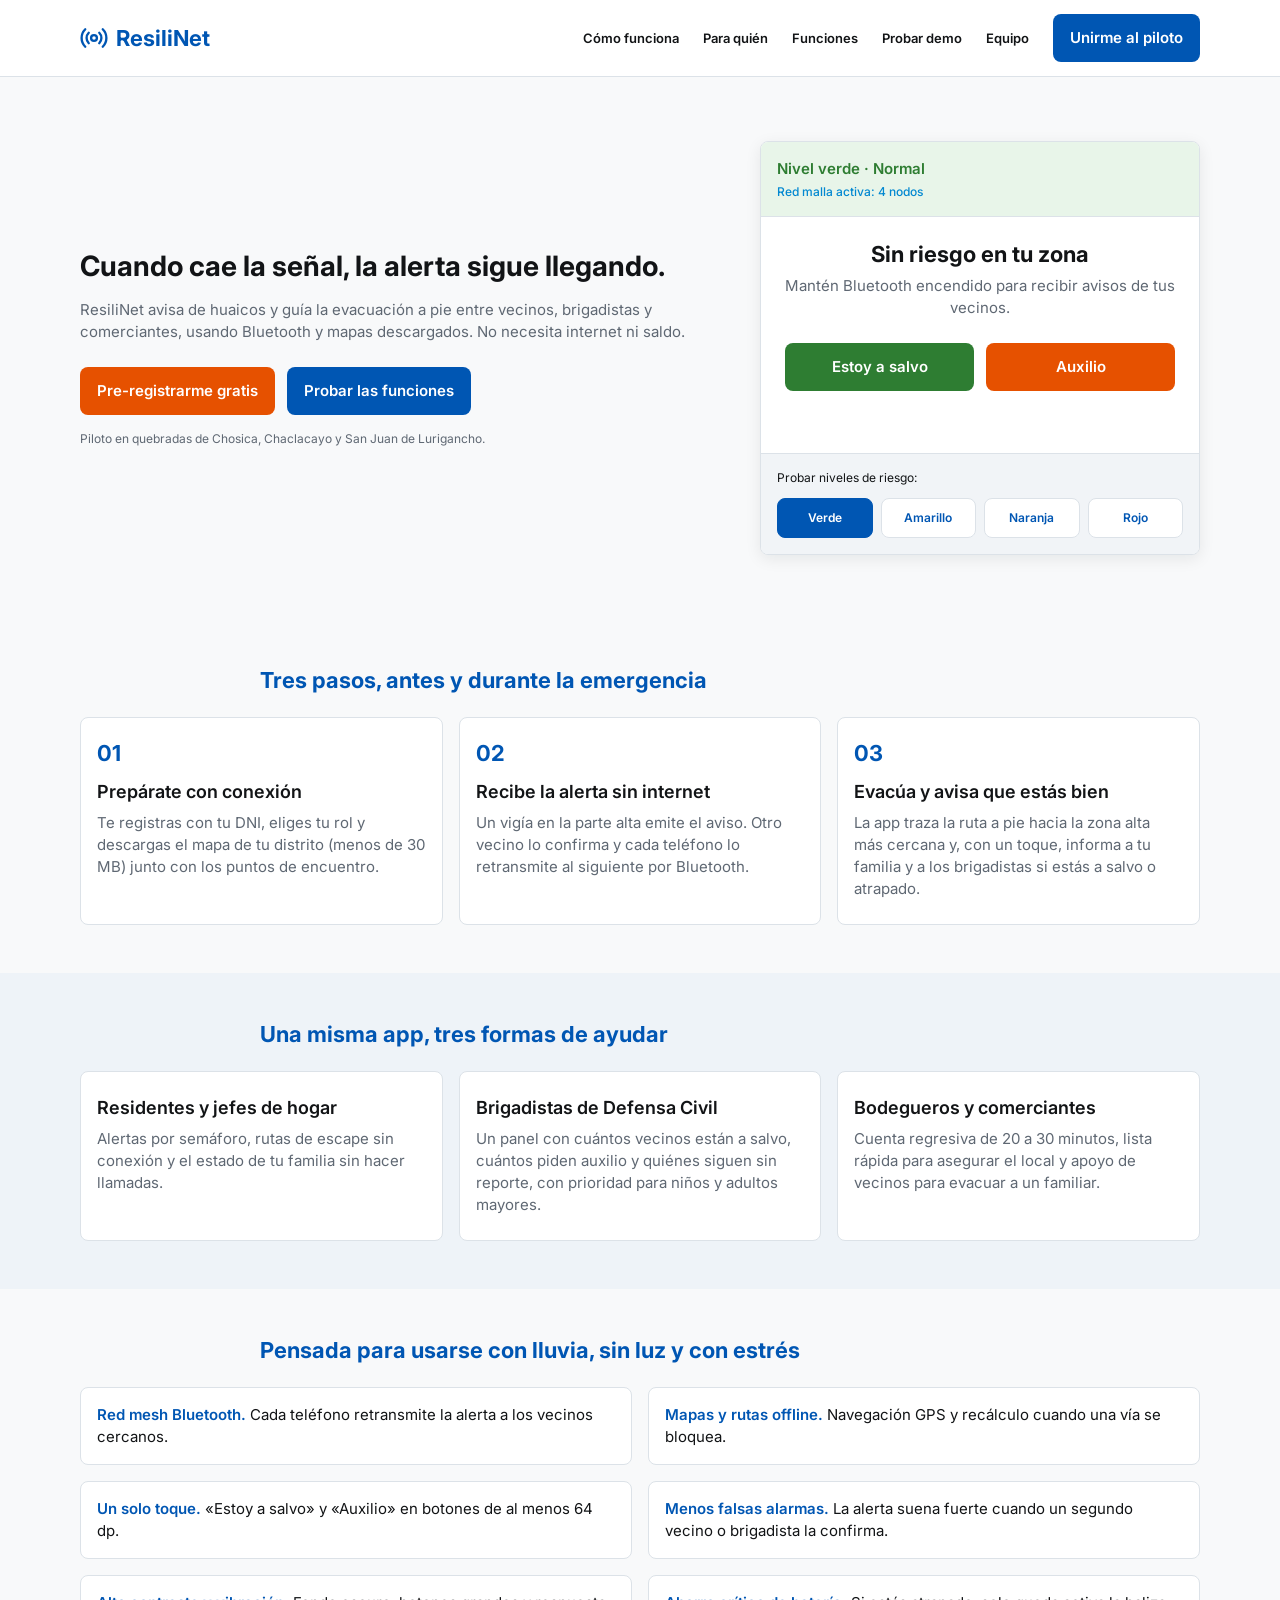
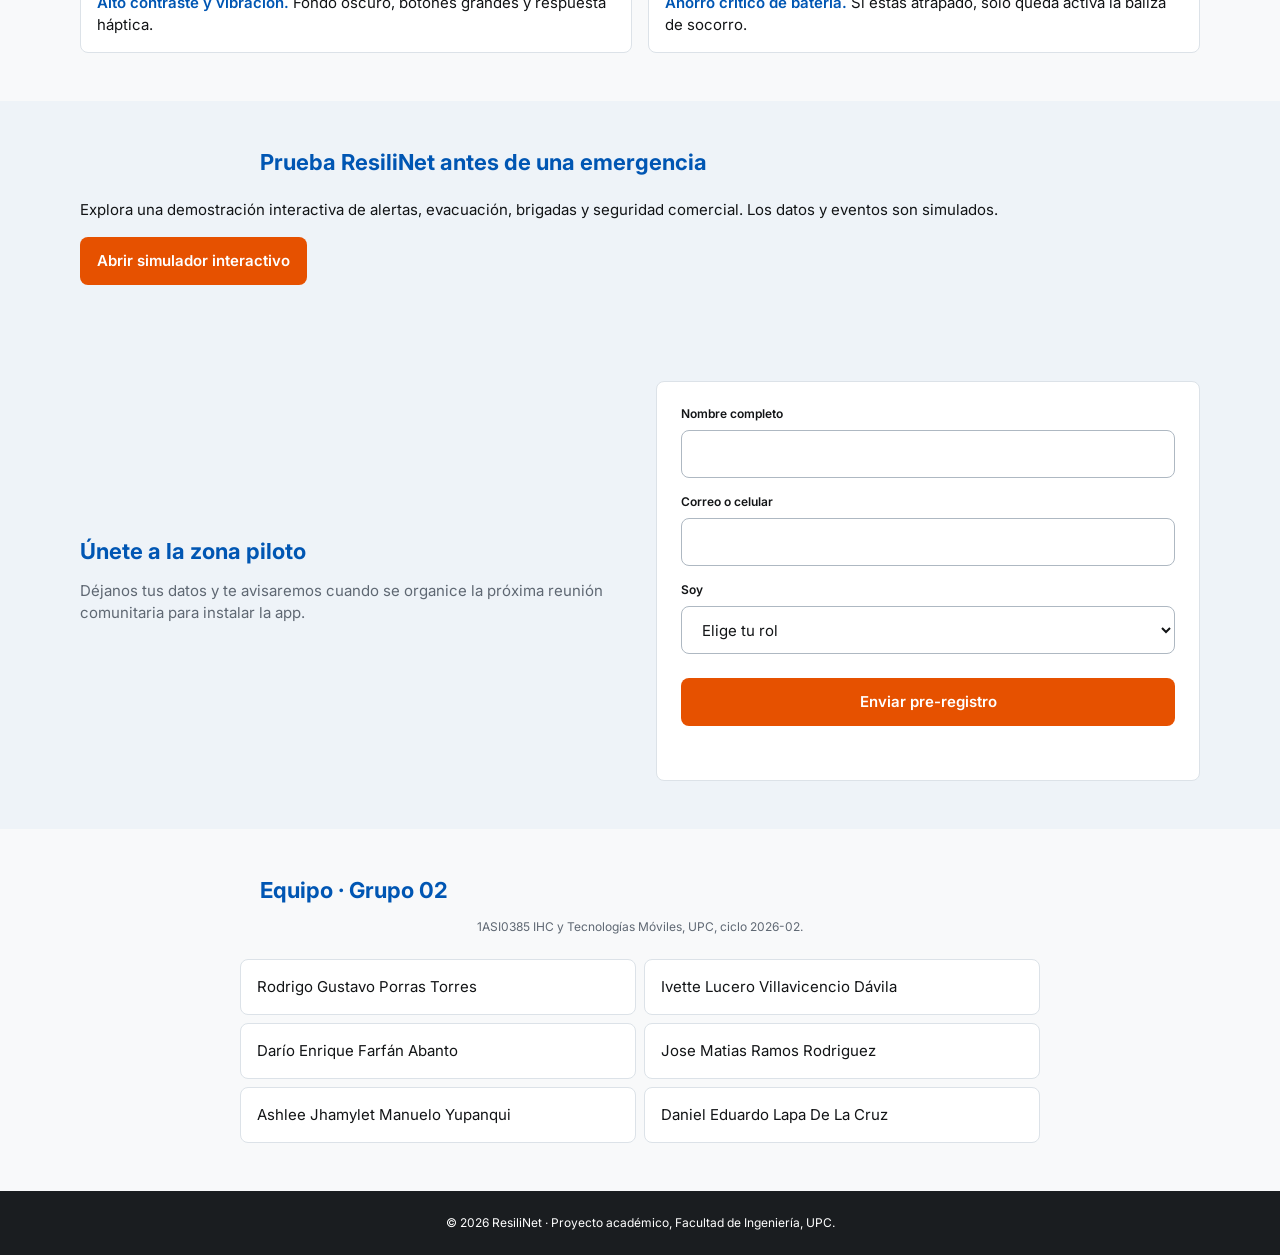
==== commit 3e7f6b91: "feat: add ResiliNet TB2 interactive validation demo" ====
--- a/public/index.html
+++ b/public/index.html
@@ -25,6 +25,7 @@
             <a href="#como-funciona">Cómo funciona</a>
             <a href="#para-quien">Para quién</a>
             <a href="#funciones">Funciones</a>
+            <a href="demo.html">Probar demo</a>
             <a href="#equipo">Equipo</a>
             <a class="btn btn-sec" href="#registro">Unirme al piloto</a>
         </nav>
@@ -39,7 +40,7 @@
                 <p class="lead">ResiliNet avisa de huaicos y guía la evacuación a pie entre vecinos, brigadistas y comerciantes, usando Bluetooth y mapas descargados. No necesita internet ni saldo.</p>
                 <div class="cta">
                     <a class="btn btn-act" href="#registro">Pre-registrarme gratis</a>
-                    <a class="btn btn-sec" href="#como-funciona">Ver cómo funciona</a>
+                    <a class="btn btn-sec" href="demo.html">Probar las funciones</a>
                 </div>
                 <p class="note">Piloto en quebradas de Chosica, Chaclacayo y San Juan de Lurigancho.</p>
             </div>
@@ -116,6 +117,8 @@
         </div>
     </section>
 
+    <section class="sec alt" id="prueba-interactiva"><div class="wrap"><h2>Prueba ResiliNet antes de una emergencia</h2><p>Explora una demostración interactiva de alertas, evacuación, brigadas y seguridad comercial. Los datos y eventos son simulados.</p><p style="margin-top:16px"><a class="btn btn-act" href="demo.html">Abrir simulador interactivo</a></p></div></section>
+
     <section class="sec alt" id="registro">
         <div class="wrap reg">
             <div>
@@ -162,4 +165,4 @@
 
 <script src="assets/scripts/main.js"></script>
 </body>
-</html>
+</html>
--- a/public/assets/styles/styles.css
+++ b/public/assets/styles/styles.css
@@ -745,4 +745,4 @@
         transition-duration: 0.01ms !important;
         animation-duration: 0.01ms !important;
     }
-}
+}
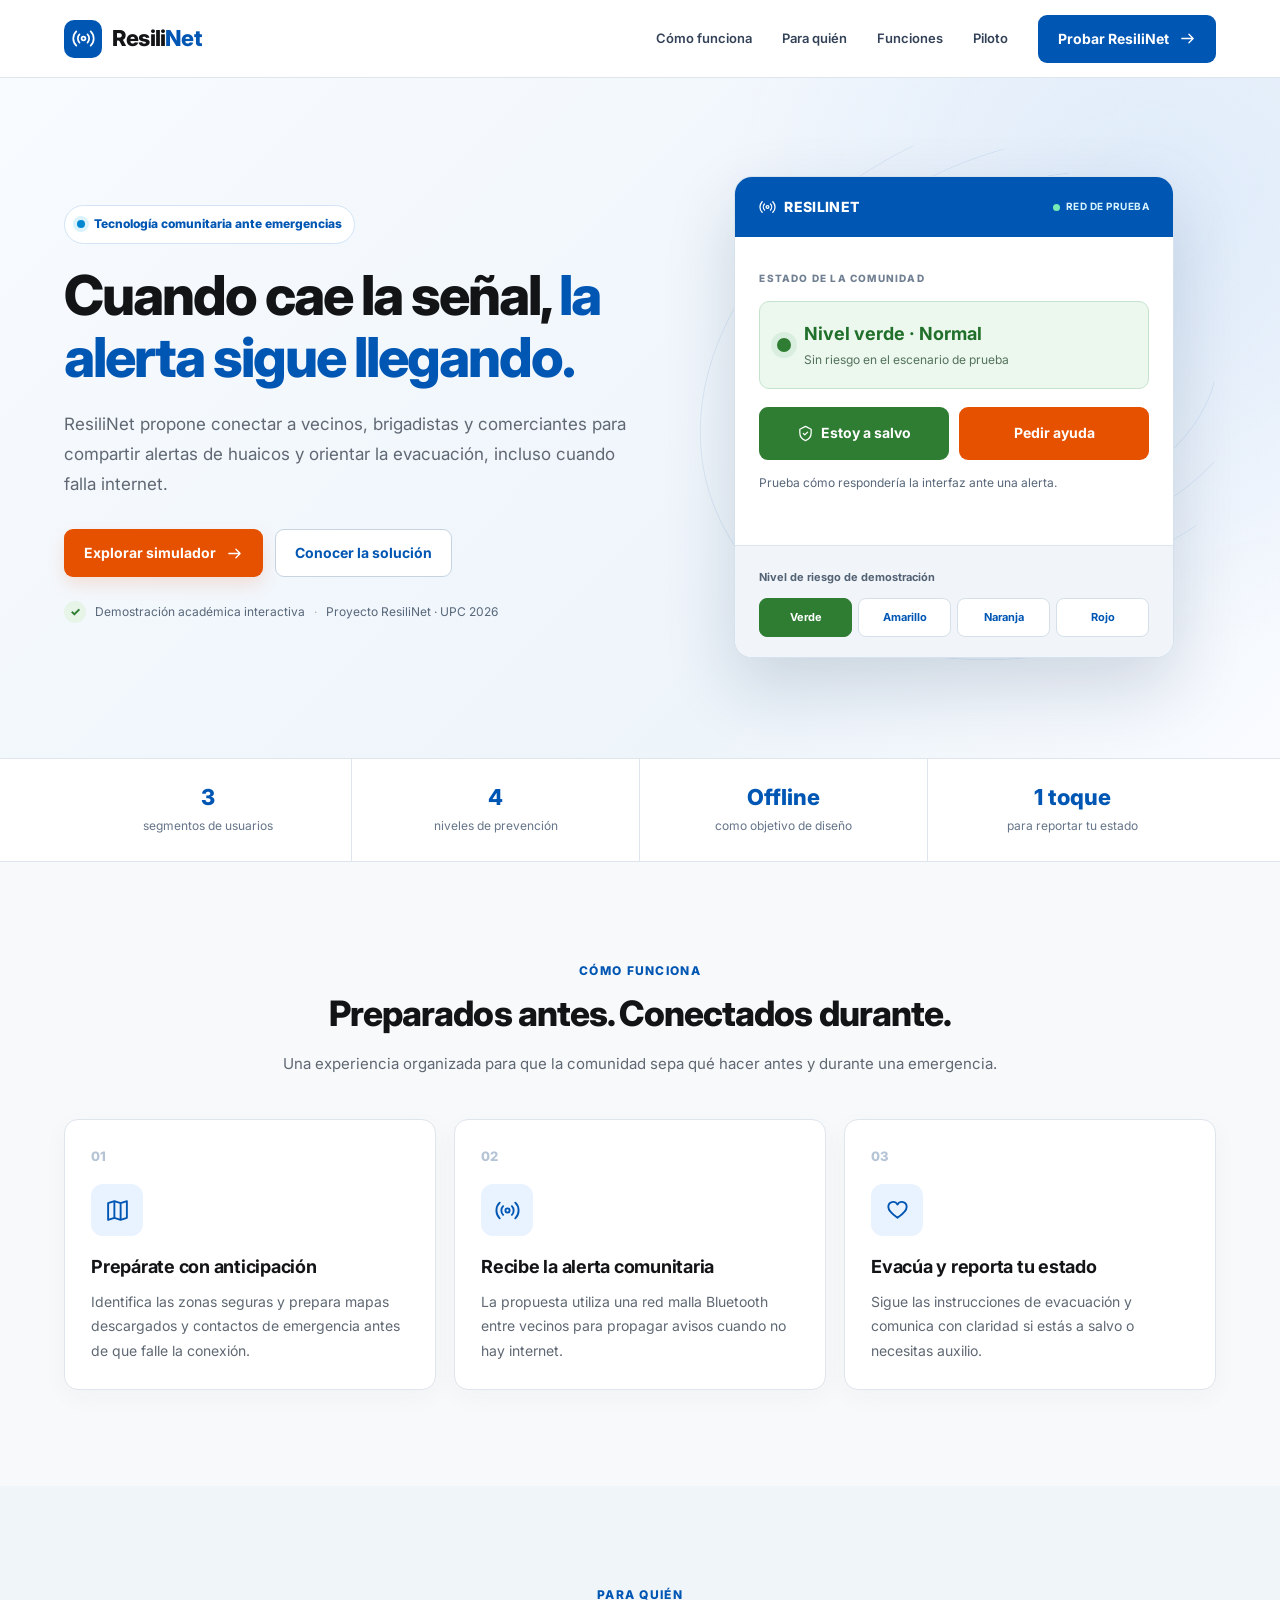
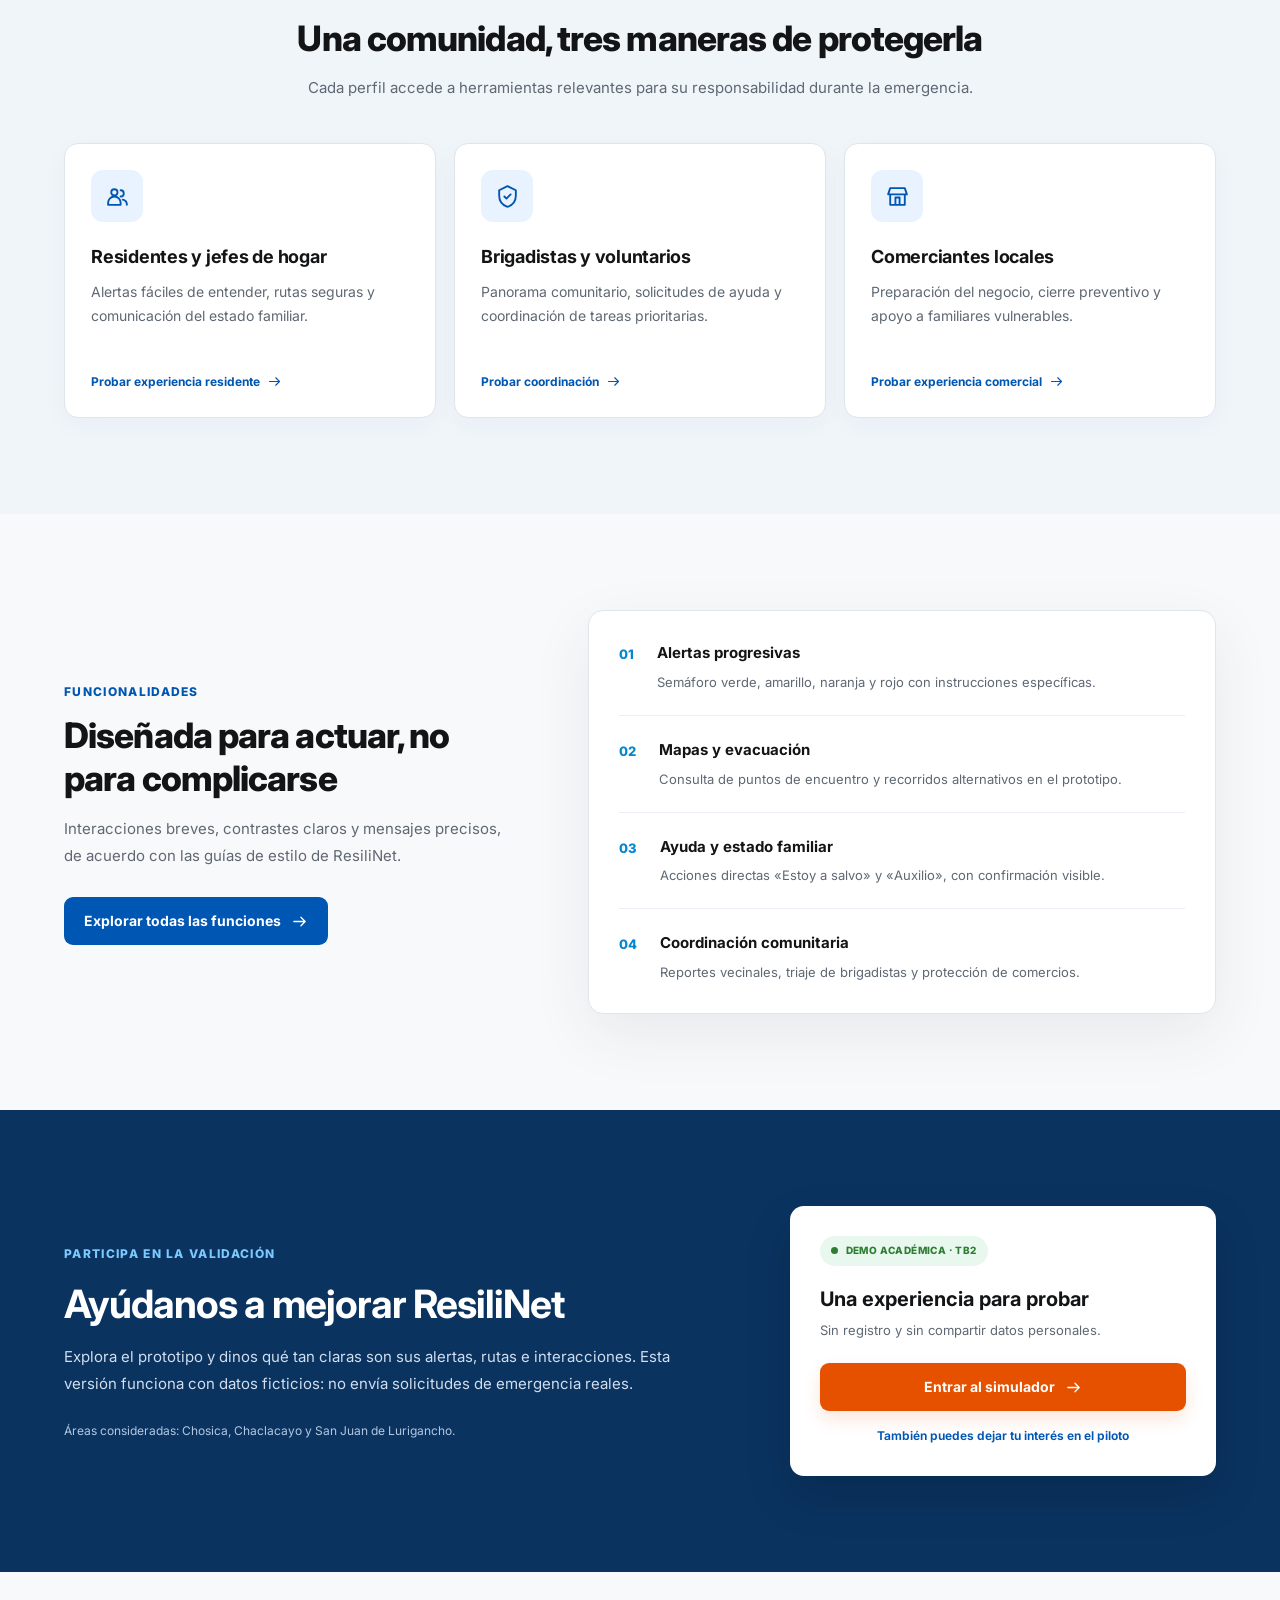
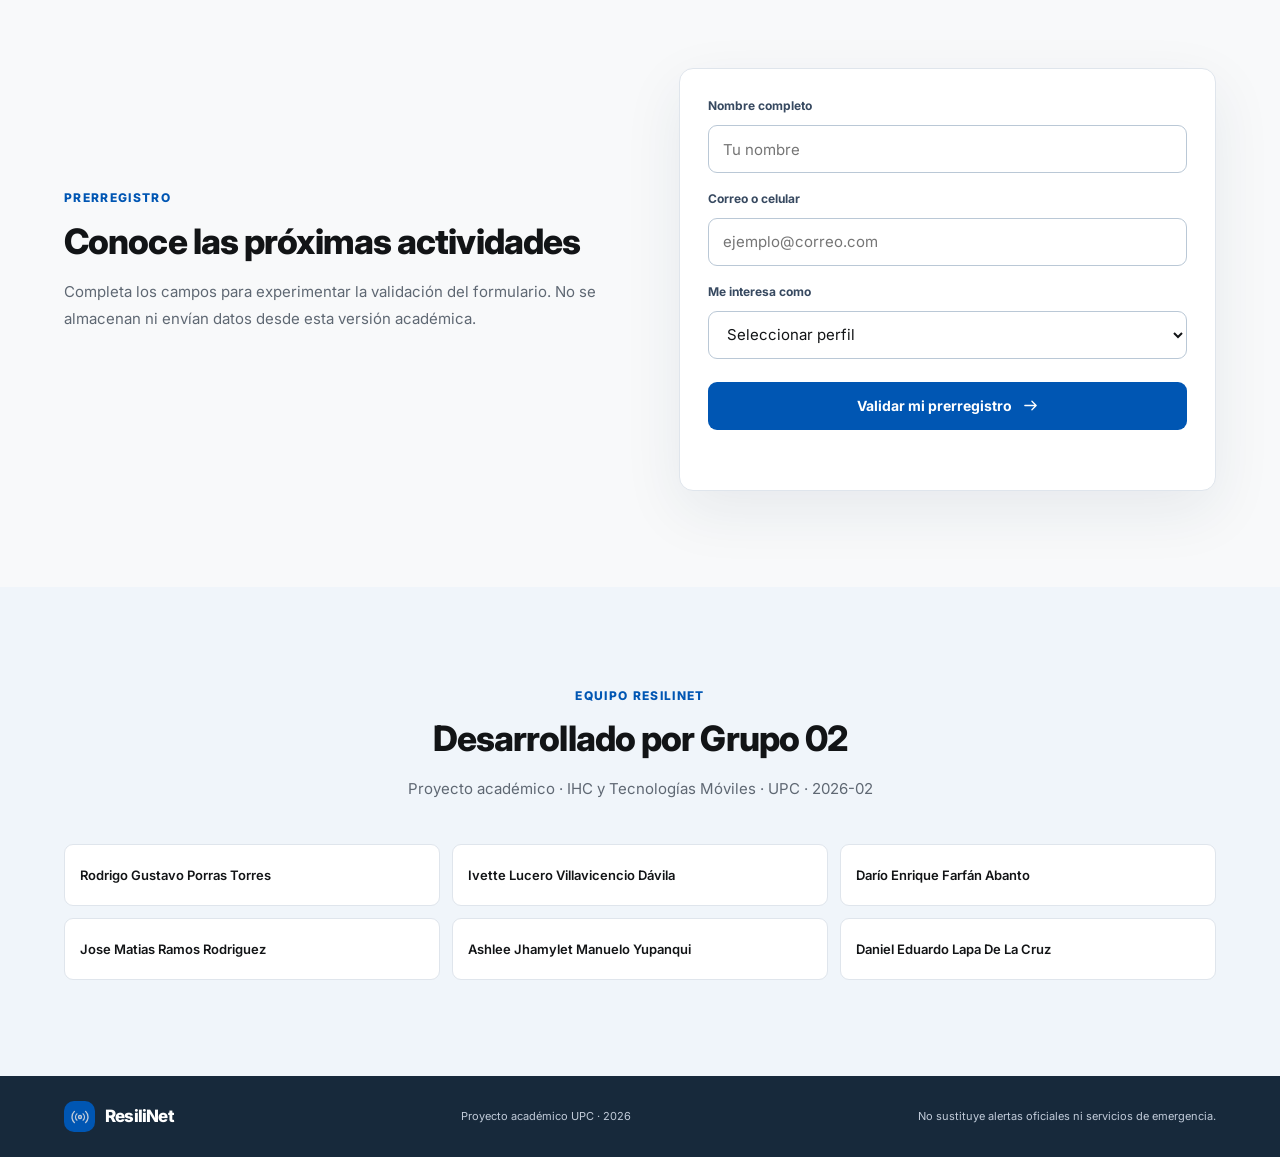
==== commit 2758f842: "feat: redesign ResiliNet responsive validation experience for TB2" ====
--- a/public/index.html
+++ b/public/index.html
@@ -1,168 +1,42 @@
-<!DOCTYPE html>
+<!doctype html>
 <html lang="es">
 <head>
-    <meta charset="UTF-8">
-    <meta name="viewport" content="width=device-width, initial-scale=1">
-    <title>ResiliNet · Alertas y rutas de evacuación sin internet</title>
-    <meta name="description" content="ResiliNet conecta a vecinos, brigadistas y comerciantes por Bluetooth para avisar de huaicos y guiar la evacuación sin internet.">
-    <link rel="icon" href="favicon.ico">
-    <link rel="preconnect" href="https://fonts.googleapis.com">
-    <link rel="preconnect" href="https://fonts.gstatic.com" crossorigin>
-    <link href="https://fonts.googleapis.com/css2?family=Inter:wght@400;500;600;700&display=swap" rel="stylesheet">
-    <link rel="stylesheet" href="assets/styles/styles.css">
+  <meta charset="utf-8">
+  <meta name="viewport" content="width=device-width, initial-scale=1">
+  <meta name="theme-color" content="#0056B3">
+  <meta name="description" content="ResiliNet: alertas comunitarias ante huaicos, orientación hacia puntos seguros y comunicación de apoyo cuando falla internet. Proyecto académico UPC.">
+  <title>ResiliNet · La comunidad conectada también sin internet</title>
+  <link rel="preconnect" href="https://fonts.googleapis.com">
+  <link rel="preconnect" href="https://fonts.gstatic.com" crossorigin>
+  <link href="https://fonts.googleapis.com/css2?family=Inter:wght@400;500;600;700;800&display=swap" rel="stylesheet">
+  <link rel="stylesheet" href="assets/styles/styles.css">
+  <script src="assets/scripts/main.js" defer></script>
 </head>
 <body>
-<a class="skip" href="#contenido">Saltar al contenido</a>
-
-<header class="top">
-    <div class="wrap top-in">
-        <a class="brand" href="#inicio" aria-label="ResiliNet, inicio">
-            <svg width="28" height="28" viewBox="0 0 24 24" fill="none" stroke="currentColor" stroke-width="2" stroke-linecap="round" aria-hidden="true"><circle cx="12" cy="12" r="2.5"/><path d="M7.5 7.5a6.4 6.4 0 0 0 0 9M16.5 7.5a6.4 6.4 0 0 1 0 9M4.5 4.5a10.6 10.6 0 0 0 0 15M19.5 4.5a10.6 10.6 0 0 1 0 15"/></svg>
-            ResiliNet
-        </a>
-        <button class="menu-btn" id="menuBtn" aria-expanded="false" aria-controls="nav">Menú</button>
-        <nav id="nav" class="nav" aria-label="Principal">
-            <a href="#como-funciona">Cómo funciona</a>
-            <a href="#para-quien">Para quién</a>
-            <a href="#funciones">Funciones</a>
-            <a href="demo.html">Probar demo</a>
-            <a href="#equipo">Equipo</a>
-            <a class="btn btn-sec" href="#registro">Unirme al piloto</a>
-        </nav>
-    </div>
-</header>
-
-<main id="contenido">
-    <section class="hero" id="inicio">
-        <div class="wrap hero-in">
-            <div class="hero-text">
-                <h1>Cuando cae la señal, la alerta sigue llegando.</h1>
-                <p class="lead">ResiliNet avisa de huaicos y guía la evacuación a pie entre vecinos, brigadistas y comerciantes, usando Bluetooth y mapas descargados. No necesita internet ni saldo.</p>
-                <div class="cta">
-                    <a class="btn btn-act" href="#registro">Pre-registrarme gratis</a>
-                    <a class="btn btn-sec" href="demo.html">Probar las funciones</a>
-                </div>
-                <p class="note">Piloto en quebradas de Chosica, Chaclacayo y San Juan de Lurigancho.</p>
-            </div>
-
-            <div class="phone" aria-label="Simulador de la aplicación">
-                <div class="phone-bar" id="riskBar" data-level="green">
-                    <span id="riskLabel">Nivel verde · Normal</span>
-                    <span class="mesh" id="meshChip">Red malla activa: 4 nodos</span>
-                </div>
-                <div class="phone-body">
-                    <h2 id="riskTitle">Sin riesgo en tu zona</h2>
-                    <p id="riskText">Mantén Bluetooth encendido para recibir avisos de tus vecinos.</p>
-                    <div class="phone-btns">
-                        <button class="big safe" id="btnSafe" type="button">Estoy a salvo</button>
-                        <button class="big sos" id="btnSos" type="button">Auxilio</button>
-                    </div>
-                    <p class="status" id="statusMsg" role="status" aria-live="polite"></p>
-                </div>
-                <div class="sim">
-                    <span>Probar niveles de riesgo:</span>
-                    <div class="sim-btns" role="group" aria-label="Nivel de riesgo">
-                        <button type="button" data-level="green" aria-pressed="true">Verde</button>
-                        <button type="button" data-level="yellow" aria-pressed="false">Amarillo</button>
-                        <button type="button" data-level="orange" aria-pressed="false">Naranja</button>
-                        <button type="button" data-level="red" aria-pressed="false">Rojo</button>
-                    </div>
-                </div>
-            </div>
-        </div>
-    </section>
-
-    <section class="sec" id="como-funciona">
-        <div class="wrap">
-            <h2>Tres pasos, antes y durante la emergencia</h2>
-            <ol class="steps">
-                <li><h3>Prepárate con conexión</h3><p>Te registras con tu DNI, eliges tu rol y descargas el mapa de tu distrito (menos de 30 MB) junto con los puntos de encuentro.</p></li>
-                <li><h3>Recibe la alerta sin internet</h3><p>Un vigía en la parte alta emite el aviso. Otro vecino lo confirma y cada teléfono lo retransmite al siguiente por Bluetooth.</p></li>
-                <li><h3>Evacúa y avisa que estás bien</h3><p>La app traza la ruta a pie hacia la zona alta más cercana y, con un toque, informa a tu familia y a los brigadistas si estás a salvo o atrapado.</p></li>
-            </ol>
-        </div>
-    </section>
-
-    <section class="sec alt" id="para-quien">
-        <div class="wrap">
-            <h2>Una misma app, tres formas de ayudar</h2>
-            <div class="roles">
-                <article class="role">
-                    <h3>Residentes y jefes de hogar</h3>
-                    <p>Alertas por semáforo, rutas de escape sin conexión y el estado de tu familia sin hacer llamadas.</p>
-                </article>
-                <article class="role">
-                    <h3>Brigadistas de Defensa Civil</h3>
-                    <p>Un panel con cuántos vecinos están a salvo, cuántos piden auxilio y quiénes siguen sin reporte, con prioridad para niños y adultos mayores.</p>
-                </article>
-                <article class="role">
-                    <h3>Bodegueros y comerciantes</h3>
-                    <p>Cuenta regresiva de 20 a 30 minutos, lista rápida para asegurar el local y apoyo de vecinos para evacuar a un familiar.</p>
-                </article>
-            </div>
-        </div>
-    </section>
-
-    <section class="sec" id="funciones">
-        <div class="wrap">
-            <h2>Pensada para usarse con lluvia, sin luz y con estrés</h2>
-            <ul class="feats">
-                <li><strong>Red mesh Bluetooth.</strong> Cada teléfono retransmite la alerta a los vecinos cercanos.</li>
-                <li><strong>Mapas y rutas offline.</strong> Navegación GPS y recálculo cuando una vía se bloquea.</li>
-                <li><strong>Un solo toque.</strong> «Estoy a salvo» y «Auxilio» en botones de al menos 64 dp.</li>
-                <li><strong>Menos falsas alarmas.</strong> La alerta suena fuerte cuando un segundo vecino o brigadista la confirma.</li>
-                <li><strong>Alto contraste y vibración.</strong> Fondo oscuro, botones grandes y respuesta háptica.</li>
-                <li><strong>Ahorro crítico de batería.</strong> Si estás atrapado, solo queda activa la baliza de socorro.</li>
-            </ul>
-        </div>
-    </section>
-
-    <section class="sec alt" id="prueba-interactiva"><div class="wrap"><h2>Prueba ResiliNet antes de una emergencia</h2><p>Explora una demostración interactiva de alertas, evacuación, brigadas y seguridad comercial. Los datos y eventos son simulados.</p><p style="margin-top:16px"><a class="btn btn-act" href="demo.html">Abrir simulador interactivo</a></p></div></section>
-
-    <section class="sec alt" id="registro">
-        <div class="wrap reg">
-            <div>
-                <h2>Únete a la zona piloto</h2>
-                <p>Déjanos tus datos y te avisaremos cuando se organice la próxima reunión comunitaria para instalar la app.</p>
-            </div>
-            <form id="regForm" novalidate>
-                <label for="nombre">Nombre completo</label>
-                <input id="nombre" name="nombre" type="text" autocomplete="name" required>
-                <label for="correo">Correo o celular</label>
-                <input id="correo" name="correo" type="text" autocomplete="email" required>
-                <label for="rol">Soy</label>
-                <select id="rol" name="rol" required>
-                    <option value="">Elige tu rol</option>
-                    <option>Residente o jefe de hogar</option>
-                    <option>Brigadista o vecino activo</option>
-                    <option>Bodeguero o comerciante</option>
-                </select>
-                <button class="btn btn-act" type="submit">Enviar pre-registro</button>
-                <p class="form-msg" id="formMsg" role="status" aria-live="polite"></p>
-            </form>
-        </div>
-    </section>
-
-    <section class="sec" id="equipo">
-        <div class="wrap">
-            <h2>Equipo · Grupo 02</h2>
-            <p class="team-sub">1ASI0385 IHC y Tecnologías Móviles, UPC, ciclo 2026-02.</p>
-            <ul class="team">
-                <li>Rodrigo Gustavo Porras Torres</li>
-                <li>Ivette Lucero Villavicencio Dávila</li>
-                <li>Darío Enrique Farfán Abanto</li>
-                <li>Jose Matias Ramos Rodriguez</li>
-                <li>Ashlee Jhamylet Manuelo Yupanqui</li>
-                <li>Daniel Eduardo Lapa De La Cruz</li>
-            </ul>
-        </div>
-    </section>
-</main>
-
-<footer class="foot">
-    <div class="wrap">© 2026 ResiliNet · Proyecto académico, Facultad de Ingeniería, UPC.</div>
-</footer>
-
-<script src="assets/scripts/main.js"></script>
+  <a class="skip-link" href="#contenido">Saltar al contenido</a>
+  <svg class="sprite" aria-hidden="true" xmlns="http://www.w3.org/2000/svg"><symbol id="signal" viewBox="0 0 24 24"><circle cx="12" cy="12" r="2"/><path d="M7.8 7.8a6 6 0 0 0 0 8.4m8.4-8.4a6 6 0 0 1 0 8.4M4.5 4.5a10.5 10.5 0 0 0 0 15m15-15a10.5 10.5 0 0 1 0 15"/></symbol><symbol id="arrow" viewBox="0 0 24 24"><path d="M4 12h16m-6-6 6 6-6 6"/></symbol><symbol id="shield" viewBox="0 0 24 24"><path d="M12 2 4 6v5c0 6 4.1 9.6 8 11 3.9-1.4 8-5 8-11V6l-8-4Z"/><path d="m9 12 2 2 4-4"/></symbol><symbol id="map" viewBox="0 0 24 24"><path d="m3 5 6-2 6 2 6-2v16l-6 2-6-2-6 2V5Zm6-2v16m6-14v16"/></symbol><symbol id="users" viewBox="0 0 24 24"><circle cx="9" cy="8" r="3"/><path d="M3 20v-2a6 6 0 0 1 12 0v2H3Zm12-14a3 3 0 1 1 0 6m2 3a5 5 0 0 1 4 5"/></symbol><symbol id="heart" viewBox="0 0 24 24"><path d="M20.8 8.6c0 4.3-8.8 10.3-8.8 10.3S3.2 12.9 3.2 8.6A4.7 4.7 0 0 1 12 6.2a4.7 4.7 0 0 1 8.8 2.4Z"/></symbol><symbol id="store" viewBox="0 0 24 24"><path d="M3 10h18L19 4H5l-2 6Zm2 0v10h14V10m-9 10v-7h4v7"/></symbol></svg>
+  <header class="site-header"><div class="container nav-inner">
+    <a class="brand" href="#inicio" aria-label="ResiliNet, inicio"><span class="brand-symbol"><svg><use href="#signal"/></svg></span><span>Resili<span class="brand-accent">Net</span></span></a>
+    <button class="mobile-toggle" id="mobileToggle" aria-controls="mainNav" aria-expanded="false">Menú <span aria-hidden="true">☰</span></button>
+    <nav id="mainNav" class="main-nav" aria-label="Navegación principal"><a href="#como-funciona">Cómo funciona</a><a href="#segmentos">Para quién</a><a href="#funciones">Funciones</a><a href="#piloto">Piloto</a><a class="button button-blue nav-cta" href="demo.html">Probar ResiliNet <svg><use href="#arrow"/></svg></a></nav>
+  </div></header>
+  <main id="contenido">
+    <section id="inicio" class="hero"><div class="container hero-layout">
+      <div class="hero-copy"><span class="eyebrow"><span class="eyebrow-dot"></span> Tecnología comunitaria ante emergencias</span><h1>Cuando cae la señal, <span>la alerta sigue llegando.</span></h1><p>ResiliNet propone conectar a vecinos, brigadistas y comerciantes para compartir alertas de huaicos y orientar la evacuación, incluso cuando falla internet.</p><div class="hero-actions"><a class="button button-orange" href="demo.html">Explorar simulador <svg><use href="#arrow"/></svg></a><a class="button button-quiet" href="#como-funciona">Conocer la solución</a></div><div class="hero-foot"><span class="round-mark">✓</span><span>Demostración académica interactiva</span><span class="hero-sep">·</span><span>Proyecto ResiliNet · UPC 2026</span></div></div>
+      <div class="hero-visual"><div class="topographic" aria-hidden="true"></div><div class="mockup">
+        <div class="mockup-head"><span class="mockup-label"><svg><use href="#signal"/></svg> RESILINET</span><span class="mockup-connection"><span></span> RED DE PRUEBA</span></div>
+        <div class="mockup-body"><span class="small-label">ESTADO DE LA COMUNIDAD</span><div class="risk-status" id="heroRisk"><span class="risk-dot"></span><div><strong id="heroRiskTitle">Nivel verde · Normal</strong><small id="heroRiskSubtitle">Sin riesgo en el escenario de prueba</small></div></div><div class="mockup-actions"><button id="heroSafe" class="action-safe" type="button"><svg><use href="#shield"/></svg> Estoy a salvo</button><button id="heroHelp" class="action-help" type="button">Pedir ayuda</button></div><div class="mockup-result" id="heroResult" aria-live="polite">Prueba cómo respondería la interfaz ante una alerta.</div></div>
+        <div class="mockup-bottom"><span>Nivel de riesgo de demostración</span><div class="risk-pills" id="heroRiskButtons"><button class="active" data-level="green" aria-pressed="true" aria-label="Nivel verde">Verde</button><button data-level="yellow" aria-pressed="false">Amarillo</button><button data-level="orange" aria-pressed="false">Naranja</button><button data-level="red" aria-pressed="false">Rojo</button></div></div>
+      </div><div class="floating-label"><svg><use href="#shield"/></svg><div><strong>Una respuesta más rápida</strong><span>Información clara para actuar</span></div></div></div>
+    </div></section>
+    <section class="trust-bar"><div class="container trust-grid"><div><strong>3</strong><span>segmentos de usuarios</span></div><div><strong>4</strong><span>niveles de prevención</span></div><div><strong>Offline</strong><span>como objetivo de diseño</span></div><div><strong>1 toque</strong><span>para reportar tu estado</span></div></div></section>
+    <section id="como-funciona" class="section"><div class="container"><div class="section-intro"><span class="overline">CÓMO FUNCIONA</span><h2>Preparados antes. Conectados durante.</h2><p>Una experiencia organizada para que la comunidad sepa qué hacer antes y durante una emergencia.</p></div><div class="steps-grid"><article class="step"><div class="step-number">01</div><div class="step-icon"><svg><use href="#map"/></svg></div><h3>Prepárate con anticipación</h3><p>Identifica las zonas seguras y prepara mapas descargados y contactos de emergencia antes de que falle la conexión.</p></article><article class="step"><div class="step-number">02</div><div class="step-icon"><svg><use href="#signal"/></svg></div><h3>Recibe la alerta comunitaria</h3><p>La propuesta utiliza una red malla Bluetooth entre vecinos para propagar avisos cuando no hay internet.</p></article><article class="step"><div class="step-number">03</div><div class="step-icon"><svg><use href="#heart"/></svg></div><h3>Evacúa y reporta tu estado</h3><p>Sigue las instrucciones de evacuación y comunica con claridad si estás a salvo o necesitas auxilio.</p></article></div></div></section>
+    <section id="segmentos" class="section tint"><div class="container"><div class="section-intro"><span class="overline">PARA QUIÉN</span><h2>Una comunidad, tres maneras de protegerla</h2><p>Cada perfil accede a herramientas relevantes para su responsabilidad durante la emergencia.</p></div><div class="segment-grid"><article class="segment"><div class="segment-icon"><svg><use href="#users"/></svg></div><h3>Residentes y jefes de hogar</h3><p>Alertas fáciles de entender, rutas seguras y comunicación del estado familiar.</p><a href="demo.html#familia">Probar experiencia residente <svg><use href="#arrow"/></svg></a></article><article class="segment"><div class="segment-icon"><svg><use href="#shield"/></svg></div><h3>Brigadistas y voluntarios</h3><p>Panorama comunitario, solicitudes de ayuda y coordinación de tareas prioritarias.</p><a href="demo.html#brigadas">Probar coordinación <svg><use href="#arrow"/></svg></a></article><article class="segment"><div class="segment-icon"><svg><use href="#store"/></svg></div><h3>Comerciantes locales</h3><p>Preparación del negocio, cierre preventivo y apoyo a familiares vulnerables.</p><a href="demo.html#comercio">Probar experiencia comercial <svg><use href="#arrow"/></svg></a></article></div></div></section>
+    <section id="funciones" class="section"><div class="container features-layout"><div class="section-intro align-left"><span class="overline">FUNCIONALIDADES</span><h2>Diseñada para actuar, no para complicarse</h2><p>Interacciones breves, contrastes claros y mensajes precisos, de acuerdo con las guías de estilo de ResiliNet.</p><a class="button button-blue" href="demo.html">Explorar todas las funciones <svg><use href="#arrow"/></svg></a></div><div class="feature-stack"><div class="feature"><span class="feature-index">01</span><div><strong>Alertas progresivas</strong><p>Semáforo verde, amarillo, naranja y rojo con instrucciones específicas.</p></div></div><div class="feature"><span class="feature-index">02</span><div><strong>Mapas y evacuación</strong><p>Consulta de puntos de encuentro y recorridos alternativos en el prototipo.</p></div></div><div class="feature"><span class="feature-index">03</span><div><strong>Ayuda y estado familiar</strong><p>Acciones directas «Estoy a salvo» y «Auxilio», con confirmación visible.</p></div></div><div class="feature"><span class="feature-index">04</span><div><strong>Coordinación comunitaria</strong><p>Reportes vecinales, triaje de brigadistas y protección de comercios.</p></div></div></div></div></section>
+    <section id="piloto" class="section pilot"><div class="container pilot-inner"><div><span class="overline">PARTICIPA EN LA VALIDACIÓN</span><h2>Ayúdanos a mejorar ResiliNet</h2><p>Explora el prototipo y dinos qué tan claras son sus alertas, rutas e interacciones. Esta versión funciona con datos ficticios: no envía solicitudes de emergencia reales.</p><div class="pilot-places">Áreas consideradas: Chosica, Chaclacayo y San Juan de Lurigancho.</div></div><div class="pilot-card"><span class="pill"><span class="pill-dot"></span> DEMO ACADÉMICA · TB2</span><h3>Una experiencia para probar</h3><p>Sin registro y sin compartir datos personales.</p><a class="button button-orange full" href="demo.html">Entrar al simulador <svg><use href="#arrow"/></svg></a><a class="minor-link" href="#registro">También puedes dejar tu interés en el piloto</a></div></div></section>
+    <section id="registro" class="section"><div class="container register-layout"><div class="section-intro align-left"><span class="overline">PRERREGISTRO</span><h2>Conoce las próximas actividades</h2><p>Completa los campos para experimentar la validación del formulario. No se almacenan ni envían datos desde esta versión académica.</p></div><form id="regForm" novalidate class="register-form"><label for="nombre">Nombre completo</label><input type="text" id="nombre" name="nombre" autocomplete="name" placeholder="Tu nombre" required><label for="contacto">Correo o celular</label><input type="text" id="contacto" name="contacto" placeholder="ejemplo@correo.com" required><label for="rol">Me interesa como</label><select id="rol" name="rol" required><option value="">Seleccionar perfil</option><option>Residente o jefe de hogar</option><option>Brigadista o voluntario</option><option>Comerciante local</option></select><button type="submit" class="button button-blue full">Validar mi prerregistro <svg><use href="#arrow"/></svg></button><p id="formMessage" role="status" aria-live="polite" class="form-message"></p></form></div></section>
+    <section id="equipo" class="section team-section"><div class="container"><div class="section-intro"><span class="overline">EQUIPO RESILINET</span><h2>Desarrollado por Grupo 02</h2><p>Proyecto académico · IHC y Tecnologías Móviles · UPC · 2026-02</p></div><div class="team-list"><span>Rodrigo Gustavo Porras Torres</span><span>Ivette Lucero Villavicencio Dávila</span><span>Darío Enrique Farfán Abanto</span><span>Jose Matias Ramos Rodriguez</span><span>Ashlee Jhamylet Manuelo Yupanqui</span><span>Daniel Eduardo Lapa De La Cruz</span></div></div></section>
+  </main>
+  <footer class="footer"><div class="container footer-inner"><a class="brand brand-footer" href="#inicio"><span class="brand-symbol"><svg><use href="#signal"/></svg></span> ResiliNet</a><span>Proyecto académico UPC · 2026</span><span>No sustituye alertas oficiales ni servicios de emergencia.</span></div></footer>
 </body>
 </html>
--- a/public/assets/styles/styles.css
+++ b/public/assets/styles/styles.css
@@ -1,748 +1,3 @@
-
-/* =========================================
-   RESILINET - HOJA DE ESTILOS
-   Basada en TP IHC - Grupo02
-   ========================================= */
-
-/* 1. VARIABLES DE DISEÑO */
-
-:root {
-    --primary: #0056B3;
-    --action: #E65100;
-    --danger: #D32F2F;
-    --warning: #F57C00;
-    --safe: #2E7D32;
-    --mesh: #0288D1;
-
-    --background: #F8F9FA;
-    --surface: #FFFFFF;
-    --dark-surface: #1A1D20;
-    --text: #121416;
-
-    --text-secondary: #5F6873;
-    --border: #DCE2E8;
-
-    --spacing-1: 8px;
-    --spacing-2: 16px;
-    --spacing-3: 24px;
-
-    --radius: 8px;
-    --font: "Inter", sans-serif;
-}
-
-/* 2. CONFIGURACIÓN GENERAL */
-
-* {
-    box-sizing: border-box;
-    margin: 0;
-    padding: 0;
-}
-
-html {
-    scroll-behavior: smooth;
-}
-
-body {
-    font-family: var(--font);
-    font-size: 15px;
-    font-weight: 400;
-    line-height: 22px;
-    color: var(--text);
-    background: var(--background);
-}
-
-button,
-input,
-select,
-textarea {
-    font: inherit;
-}
-
-button,
-a {
-    -webkit-tap-highlight-color: transparent;
-}
-
-a {
-    color: inherit;
-    text-decoration: none;
-}
-
-button {
-    cursor: pointer;
-}
-
-.wrap {
-    width: min(1120px, 92%);
-    margin: 0 auto;
-}
-
-/* 3. ACCESIBILIDAD */
-
-.skip {
-    position: absolute;
-    left: -9999px;
-    top: 0;
-}
-
-.skip:focus {
-    left: 16px;
-    top: 16px;
-    z-index: 1000;
-    padding: 12px 16px;
-    color: #FFFFFF;
-    background: var(--primary);
-}
-
-:focus-visible {
-    outline: 3px solid var(--mesh);
-    outline-offset: 3px;
-}
-
-/* 4. ENCABEZADO Y NAVEGACIÓN */
-
-.top {
-    position: sticky;
-    top: 0;
-    z-index: 100;
-    background: var(--surface);
-    border-bottom: 1px solid var(--border);
-}
-
-.top-in {
-    min-height: 76px;
-    display: flex;
-    align-items: center;
-    justify-content: space-between;
-    gap: 24px;
-}
-
-.brand {
-    display: inline-flex;
-    align-items: center;
-    gap: 8px;
-    color: var(--primary);
-    font-size: 22px;
-    font-weight: 700;
-}
-
-.brand svg {
-    width: 28px;
-    height: 28px;
-}
-
-.nav {
-    display: flex;
-    align-items: center;
-    gap: 24px;
-}
-
-.nav a:not(.btn) {
-    color: var(--text);
-    font-size: 13px;
-    font-weight: 600;
-    transition: color 0.2s ease;
-}
-
-.nav a:not(.btn):hover {
-    color: var(--primary);
-}
-
-.menu-btn {
-    display: none;
-    min-height: 48px;
-    padding: 8px 16px;
-    color: var(--primary);
-    background: var(--surface);
-    border: 1px solid var(--primary);
-    border-radius: var(--radius);
-    font-weight: 600;
-}
-
-/* 5. BOTONES */
-
-.btn {
-    min-height: 48px;
-    padding: 12px 16px;
-    display: inline-flex;
-    align-items: center;
-    justify-content: center;
-    border: 1px solid transparent;
-    border-radius: var(--radius);
-    font-size: 15px;
-    font-weight: 600;
-    line-height: 20px;
-    text-align: center;
-    transition: background 0.2s ease, transform 0.2s ease;
-}
-
-/* Acción prioritaria */
-
-.btn-act {
-    color: #FFFFFF;
-    background: var(--action);
-}
-
-.btn-act:hover {
-    background: #BF4300;
-}
-
-/* Navegación estándar */
-
-.btn-sec {
-    color: #FFFFFF;
-    background: var(--primary);
-}
-
-.btn-sec:hover {
-    background: #00458F;
-}
-
-/* 6. PRESENTACIÓN PRINCIPAL */
-
-.hero {
-    padding: 64px 0;
-    background: var(--background);
-}
-
-.hero-in {
-    display: grid;
-    grid-template-columns: 1.15fr 0.85fr;
-    align-items: center;
-    gap: 32px;
-}
-
-.hero-text h1 {
-    max-width: 650px;
-    margin-bottom: 16px;
-    color: var(--text);
-    font-size: 28px;
-    font-weight: 700;
-    line-height: 34px;
-}
-
-.lead {
-    max-width: 620px;
-    margin-bottom: 24px;
-    color: var(--text-secondary);
-    font-size: 15px;
-    line-height: 22px;
-}
-
-.cta {
-    display: flex;
-    flex-wrap: wrap;
-    gap: 12px;
-    margin-bottom: 16px;
-}
-
-.note {
-    color: var(--text-secondary);
-    font-size: 12px;
-    line-height: 16px;
-}
-
-/* 7. PANEL DE ESTADO Y SIMULADOR */
-
-.phone {
-    width: 100%;
-    max-width: 440px;
-    justify-self: end;
-    overflow: hidden;
-    background: var(--surface);
-    border: 1px solid var(--border);
-    border-radius: var(--radius);
-    box-shadow: 0 4px 16px rgba(18, 20, 22, 0.08);
-}
-
-/* Indicador de estado */
-
-.phone-bar {
-    min-height: 64px;
-    padding: 16px;
-    display: flex;
-    flex-direction: column;
-    justify-content: center;
-    gap: 4px;
-
-    color: var(--safe);
-    background: #E8F5E9;
-    border-bottom: 1px solid var(--border);
-
-    font-size: 15px;
-    font-weight: 600;
-}
-
-/* Nivel amarillo */
-
-.phone-bar[data-level="yellow"] {
-    color: #8A4B00;
-    background: #FFF3E0;
-}
-
-/* Nivel naranja */
-
-.phone-bar[data-level="orange"] {
-    color: #9C3500;
-    background: #FBE9E7;
-}
-
-/* Nivel rojo */
-
-.phone-bar[data-level="red"] {
-    color: var(--danger);
-    background: #FFEBEE;
-}
-
-.mesh {
-    color: var(--mesh);
-    font-size: 12px;
-    font-weight: 500;
-    line-height: 16px;
-}
-
-/* Contenido del panel */
-
-.phone-body {
-    padding: 24px;
-    text-align: center;
-}
-
-.phone-body h2 {
-    margin-bottom: 8px;
-    color: var(--text);
-    font-size: 22px;
-    font-weight: 700;
-    line-height: 26px;
-}
-
-.phone-body > p:not(.status) {
-    color: var(--text-secondary);
-    font-size: 15px;
-    line-height: 22px;
-}
-
-.phone-btns {
-    display: grid;
-    grid-template-columns: 1fr 1fr;
-    gap: 12px;
-    margin-top: 24px;
-}
-
-/* Estado seguro */
-
-.big {
-    min-height: 48px;
-    padding: 12px 16px;
-    border: none;
-    border-radius: var(--radius);
-    font-size: 15px;
-    font-weight: 600;
-    line-height: 20px;
-    transition: filter 0.2s ease;
-}
-
-.big:hover {
-    filter: brightness(0.9);
-}
-
-.safe {
-    color: #FFFFFF;
-    background: var(--safe);
-}
-
-/* Solicitud de auxilio */
-
-.sos {
-    color: #FFFFFF;
-    background: var(--action);
-}
-
-.status {
-    min-height: 22px;
-    margin-top: 16px;
-    color: var(--safe);
-    font-size: 12px;
-    font-weight: 500;
-    line-height: 16px;
-}
-
-/* Simulador de niveles */
-
-.sim {
-    padding: 16px;
-    background: #F1F4F7;
-    border-top: 1px solid var(--border);
-    color: var(--text);
-    font-size: 12px;
-    line-height: 16px;
-}
-
-.sim-btns {
-    display: flex;
-    flex-wrap: wrap;
-    gap: 8px;
-    margin-top: 12px;
-}
-
-.sim-btns button {
-    min-height: 40px;
-    flex: 1 1 60px;
-    padding: 8px;
-    color: var(--primary);
-    background: var(--surface);
-    border: 1px solid var(--border);
-    border-radius: var(--radius);
-    font-size: 12px;
-    font-weight: 600;
-}
-
-.sim-btns button[aria-pressed="true"] {
-    color: #FFFFFF;
-    background: var(--primary);
-    border-color: var(--primary);
-}
-
-/* 8. SECCIONES GENERALES */
-
-.sec {
-    padding: 48px 0;
-}
-
-.sec.alt {
-    background: #EEF3F8;
-}
-
-.sec h2 {
-    max-width: 760px;
-    margin: 0 auto 24px;
-    color: var(--primary);
-    font-size: 22px;
-    font-weight: 700;
-    line-height: 26px;
-}
-
-/* 9. TARJETAS DE PASOS */
-
-.steps {
-    display: grid;
-    grid-template-columns: repeat(3, 1fr);
-    gap: 16px;
-    list-style: none;
-    counter-reset: steps;
-}
-
-.steps li {
-    min-height: 48px;
-    padding: 24px 16px;
-    background: var(--surface);
-    border: 1px solid var(--border);
-    border-radius: var(--radius);
-    counter-increment: steps;
-}
-
-.steps li::before {
-    content: "0" counter(steps);
-    display: inline-flex;
-    margin-bottom: 16px;
-    color: var(--primary);
-    font-size: 22px;
-    font-weight: 700;
-}
-
-.steps h3,
-.role h3 {
-    margin-bottom: 8px;
-    color: var(--text);
-    font-size: 18px;
-    font-weight: 600;
-    line-height: 24px;
-}
-
-.steps p,
-.role p {
-    color: var(--text-secondary);
-    font-size: 15px;
-    line-height: 22px;
-}
-
-/* 10. TARJETAS DE SEGMENTOS */
-
-.roles {
-    display: grid;
-    grid-template-columns: repeat(3, 1fr);
-    gap: 16px;
-}
-
-.role {
-    min-height: 48px;
-    padding: 24px 16px;
-    background: var(--surface);
-    border: 1px solid var(--border);
-    border-radius: var(--radius);
-    transition: border-color 0.2s ease;
-}
-
-.role:hover {
-    border-color: var(--primary);
-}
-
-/* 11. LISTA DE FUNCIONES */
-
-.feats {
-    display: grid;
-    grid-template-columns: repeat(2, 1fr);
-    gap: 16px;
-    list-style: none;
-}
-
-.feats li {
-    padding: 16px;
-    background: var(--surface);
-    border: 1px solid var(--border);
-    border-radius: var(--radius);
-    color: var(--text);
-    font-size: 15px;
-    line-height: 22px;
-}
-
-.feats strong {
-    color: var(--primary);
-    font-weight: 600;
-}
-
-/* 12. FORMULARIO DE PRE-REGISTRO */
-
-.reg {
-    display: grid;
-    grid-template-columns: 1fr 1fr;
-    align-items: center;
-    gap: 32px;
-}
-
-.reg h2 {
-    margin: 0 0 16px;
-    color: var(--primary);
-    font-size: 22px;
-    line-height: 26px;
-}
-
-.reg > div p {
-    color: var(--text-secondary);
-    font-size: 15px;
-    line-height: 22px;
-}
-
-#regForm {
-    display: flex;
-    flex-direction: column;
-    gap: 8px;
-    padding: 24px;
-    background: var(--surface);
-    border: 1px solid var(--border);
-    border-radius: var(--radius);
-}
-
-#regForm label {
-    color: var(--text);
-    font-size: 12px;
-    font-weight: 600;
-    line-height: 16px;
-}
-
-#regForm input,
-#regForm select {
-    width: 100%;
-    min-height: 48px;
-    margin-bottom: 8px;
-    padding: 12px 16px;
-    color: var(--text);
-    background: var(--surface);
-    border: 1px solid #AEB8C2;
-    border-radius: var(--radius);
-    font-size: 15px;
-}
-
-#regForm input:focus,
-#regForm select:focus {
-    border-color: var(--primary);
-    outline: 2px solid rgba(0, 86, 179, 0.2);
-}
-
-#regForm button {
-    width: 100%;
-    margin-top: 8px;
-}
-
-.form-msg {
-    min-height: 22px;
-    color: var(--safe);
-    font-size: 12px;
-    line-height: 16px;
-}
-
-/* 13. EQUIPO */
-
-.team-sub {
-    margin: -8px 0 24px;
-    color: var(--text-secondary);
-    text-align: center;
-    font-size: 12px;
-    line-height: 16px;
-}
-
-.team {
-    display: grid;
-    grid-template-columns: repeat(2, 1fr);
-    gap: 8px;
-    max-width: 800px;
-    margin: 0 auto;
-    list-style: none;
-}
-
-.team li {
-    min-height: 48px;
-    padding: 16px;
-    display: flex;
-    align-items: center;
-    background: var(--surface);
-    border: 1px solid var(--border);
-    border-radius: var(--radius);
-    font-size: 15px;
-    line-height: 22px;
-}
-
-/* 14. PIE DE PÁGINA */
-
-.foot {
-    padding: 24px 0;
-    color: #FFFFFF;
-    background: var(--dark-surface);
-    text-align: center;
-    font-size: 12px;
-    line-height: 16px;
-}
-
-/* 15. TABLET */
-
-@media (max-width: 900px) {
-    .hero-in {
-        grid-template-columns: 1fr;
-        gap: 24px;
-    }
-
-    .hero-text {
-        max-width: 700px;
-    }
-
-    .phone {
-        max-width: 560px;
-        justify-self: start;
-    }
-
-    .steps,
-    .roles {
-        grid-template-columns: 1fr 1fr;
-    }
-
-    .reg {
-        grid-template-columns: 1fr;
-        gap: 24px;
-    }
-}
-
-/* 16. MÓVILES */
-
-@media (max-width: 650px) {
-    .top-in {
-        min-height: 64px;
-    }
-
-    .menu-btn {
-        display: inline-flex;
-        align-items: center;
-        justify-content: center;
-    }
-
-    .nav {
-        display: none;
-        position: absolute;
-        top: 64px;
-        left: 0;
-        right: 0;
-        z-index: 100;
-        padding: 16px 4%;
-        flex-direction: column;
-        align-items: stretch;
-        gap: 8px;
-        background: var(--surface);
-        border-bottom: 1px solid var(--border);
-    }
-
-    .nav.open {
-        display: flex;
-    }
-
-    .nav a:not(.btn) {
-        min-height: 48px;
-        padding: 12px 8px;
-        display: flex;
-        align-items: center;
-    }
-
-    .hero {
-        padding: 40px 0;
-    }
-
-    .hero-text h1 {
-        font-size: 28px;
-        line-height: 34px;
-    }
-
-    .cta {
-        flex-direction: column;
-    }
-
-    .cta .btn {
-        width: 100%;
-    }
-
-    .phone {
-        max-width: 100%;
-    }
-
-    .phone-btns {
-        grid-template-columns: 1fr;
-    }
-
-    .sec {
-        padding: 40px 0;
-    }
-
-    .steps,
-    .roles,
-    .feats,
-    .team {
-        grid-template-columns: 1fr;
-    }
-
-    .sec h2 {
-        margin-bottom: 24px;
-    }
-
-    #regForm {
-        padding: 16px;
-    }
-}
-
-/* 17. MOVIMIENTO REDUCIDO */
-
-@media (prefers-reduced-motion: reduce) {
-    *,
-    *::before,
-    *::after {
-        scroll-behavior: auto !important;
-        transition-duration: 0.01ms !important;
-        animation-duration: 0.01ms !important;
-    }
-}+:root{--blue:#0056B3;--blue-700:#00458F;--orange:#E65100;--red:#D32F2F;--amber:#F57C00;--green:#2E7D32;--mesh:#0288D1;--bg:#F8F9FA;--ink:#121416;--muted:#5F6873;--border:#DFE5EC;--surface:#fff;--soft:#EDF3F9;--shadow:0 20px 60px rgba(29,52,80,.08);--radius:12px}*{box-sizing:border-box}html{scroll-behavior:smooth;scroll-padding-top:90px}body{margin:0;background:var(--bg);color:var(--ink);font:15px/1.57 Inter,system-ui,-apple-system,sans-serif}a{text-decoration:none;color:inherit}button,input,select{font:inherit}button{cursor:pointer}button:focus-visible,a:focus-visible,input:focus-visible,select:focus-visible{outline:3px solid var(--mesh);outline-offset:3px}.sprite{position:absolute;width:0;height:0;overflow:hidden}svg{width:20px;height:20px;fill:none;stroke:currentColor;stroke-width:1.8;stroke-linecap:round;stroke-linejoin:round;flex:none}.container{width:min(1152px,calc(100% - 48px));margin-inline:auto}.skip-link{position:absolute;left:-9999px;top:8px;z-index:1000;background:white;padding:12px}.skip-link:focus{left:12px}.site-header{height:78px;background:#ffffffeb;border-bottom:1px solid var(--border);position:sticky;top:0;z-index:50;backdrop-filter:blur(16px)}.nav-inner,.brand,.main-nav,.button{display:flex;align-items:center}.nav-inner{height:100%;justify-content:space-between;gap:24px}.brand{gap:10px;font-size:22px;font-weight:800;letter-spacing:-.8px;white-space:nowrap}.brand-symbol{width:38px;height:38px;display:inline-flex;align-items:center;justify-content:center;border-radius:10px;background:var(--blue);color:white}.brand-symbol svg{width:23px;height:23px}.brand-accent{color:var(--blue)}.main-nav{gap:30px;font-size:13px;font-weight:600}.main-nav>a:not(.button){color:#344258;transition:color .15s}.main-nav>a:not(.button):hover{color:var(--blue)}.button{justify-content:center;gap:10px;min-height:48px;padding:12px 19px;border-radius:9px;border:1px solid transparent;font-weight:700;font-size:14px;white-space:nowrap;transition:background .15s,transform .15s,box-shadow .15s}.button:hover{transform:translateY(-1px)}.button svg{width:17px;height:17px}.button-blue{background:var(--blue);color:white}.button-blue:hover{background:var(--blue-700)}.button-orange{background:var(--orange);color:white;box-shadow:0 8px 18px rgba(230,81,0,.14)}.button-orange:hover{background:#bc4400}.button-quiet{background:white;color:var(--blue);border-color:#c7d4e0}.button-quiet:hover{background:#f5f9ff}.full{width:100%}.mobile-toggle{display:none}.hero{position:relative;overflow:hidden;background:radial-gradient(circle at 90% 20%,#dfebfa 0,transparent 34%),linear-gradient(135deg,#f8fbff,#edf4fa 70%,#f9fbff);border-bottom:1px solid var(--border)}.hero-layout{min-height:630px;display:grid;grid-template-columns:minmax(0,1.04fr) minmax(0,.96fr);gap:62px;align-items:center;padding-block:64px 72px}.eyebrow,.overline{font-size:12px;letter-spacing:.11em;font-weight:800;color:var(--blue)}.eyebrow{display:inline-flex;align-items:center;gap:9px;padding:9px 12px;border:1px solid #d2e4f6;background:#fff;border-radius:80px;letter-spacing:0;font-size:12px}.eyebrow-dot{width:8px;height:8px;background:var(--mesh);border-radius:50%;box-shadow:0 0 0 4px #dbf3fc}.hero h1{font-size:clamp(36px,4.5vw,55px);line-height:1.13;letter-spacing:-2px;margin:20px 0 22px;font-weight:800;max-width:620px}.hero h1 span{color:var(--blue)}.hero-copy>p{font-size:17px;line-height:1.75;max-width:565px;color:var(--muted);margin:0}.hero-actions{display:flex;gap:12px;margin:30px 0 24px;flex-wrap:wrap}.hero-foot{display:flex;gap:9px;align-items:center;color:#58677a;font-size:12px;flex-wrap:wrap}.round-mark{width:22px;height:22px;border-radius:50%;display:inline-flex;align-items:center;justify-content:center;background:#e7f4e8;color:var(--green);font-weight:800}.hero-sep{opacity:.5}.hero-visual{position:relative;min-width:0;padding:34px 18px 28px}.topographic{position:absolute;inset:0;border-radius:50%;background:repeating-radial-gradient(ellipse at 70% 50%,transparent 0 25px,rgba(0,86,179,.095) 26px,transparent 27px,transparent 48px);transform:rotate(-20deg)}.mockup{position:relative;max-width:440px;margin:auto;border-radius:18px;overflow:hidden;background:white;box-shadow:0 28px 70px rgba(14,43,79,.16);border:1px solid #d5e1ed}.mockup-head{height:60px;background:var(--blue);color:#fff;padding:0 24px;display:flex;justify-content:space-between;align-items:center;gap:10px}.mockup-label{font-size:14px;font-weight:800;letter-spacing:.025em;display:inline-flex;align-items:center;gap:8px}.mockup-label svg{width:17px}.mockup-connection{font-size:10px;letter-spacing:.05em;font-weight:700;display:inline-flex;align-items:center;gap:6px;white-space:nowrap;color:#d8f5ff}.mockup-connection>span{width:7px;height:7px;border-radius:50%;background:#78eab5}.mockup-body{padding:28px 24px}.small-label{font-size:10px;letter-spacing:.12em;font-weight:800;color:#708092}.risk-status{display:flex;align-items:center;gap:13px;border-radius:10px;background:#ecf7ee;border:1px solid #c6e4cd;padding:17px;margin-top:12px;min-height:88px}.risk-dot{width:14px;height:14px;background:var(--green);border-radius:50%;box-shadow:0 0 0 6px #d9eedf}.risk-status strong{font-size:18px;display:block;color:#206f2a}.risk-status small{display:block;font-size:12px;margin-top:3px;color:#54735c}.risk-status[data-risk=yellow]{background:#fff8df;border-color:#e8d48b}.risk-status[data-risk=yellow] .risk-dot{background:#d6a100;box-shadow:0 0 0 6px #f5ebc1}.risk-status[data-risk=yellow] strong{color:#835d00}.risk-status[data-risk=yellow] small{color:#826b31}.risk-status[data-risk=orange]{background:#fff0e5;border-color:#f6bb94}.risk-status[data-risk=orange] .risk-dot{background:var(--orange);box-shadow:0 0 0 6px #ffe0c7}.risk-status[data-risk=orange] strong{color:#9d3900}.risk-status[data-risk=orange] small{color:#946345}.risk-status[data-risk=red]{background:#ffebee;border-color:#edb4bc}.risk-status[data-risk=red] .risk-dot{background:var(--red);box-shadow:0 0 0 6px #f8d6db}.risk-status[data-risk=red] strong{color:#ae1922}.risk-status[data-risk=red] small{color:#855357}.mockup-actions{display:grid;grid-template-columns:1fr 1fr;gap:10px;margin-top:18px}.mockup-actions button{border:none;border-radius:9px;min-height:53px;font-weight:700;font-size:14px;display:flex;justify-content:center;align-items:center;gap:7px}.mockup-actions svg{width:17px;height:17px}.action-safe{color:white;background:var(--green)}.action-help{color:white;background:var(--orange)}.mockup-result{min-height:43px;margin-top:14px;font-size:12px;color:#58677a;line-height:1.5}.mockup-bottom{padding:18px 24px 20px;background:#f1f5f9;border-top:1px solid var(--border)}.mockup-bottom>span{font-size:11px;color:#526174;font-weight:700}.risk-pills{display:grid;grid-template-columns:repeat(4,1fr);gap:6px;margin-top:11px}.risk-pills button{padding:10px 2px;border:1px solid #d5e0ea;border-radius:8px;background:white;color:var(--blue);font-size:11px;font-weight:700}.risk-pills button[data-level=green].active{background:var(--green);color:white;border-color:var(--green)}.risk-pills button[data-level=yellow].active{background:#f2cf66;color:#4f3900;border-color:#bba04c}.risk-pills button[data-level=orange].active{background:var(--orange);color:white;border-color:var(--orange)}.risk-pills button[data-level=red].active{background:var(--red);color:white;border-color:var(--red)}.floating-label{position:absolute;right:-8px;bottom:6px;background:white;border-radius:12px;box-shadow:0 14px 35px rgba(28,63,101,.14);padding:13px 16px;display:flex;align-items:center;gap:10px}.floating-label>svg{color:var(--green);width:24px;height:24px}.floating-label strong,.floating-label span{display:block}.floating-label strong{font-size:12px}.floating-label span{color:var(--muted);font-size:11px}.trust-bar{background:#fff;border-bottom:1px solid var(--border)}.trust-grid{display:grid;grid-template-columns:repeat(4,1fr)}.trust-grid>div{padding:25px 18px;display:flex;flex-direction:column;gap:5px;text-align:center;border-right:1px solid var(--border)}.trust-grid>div:last-child{border-right:none}.trust-grid strong{font-size:22px;line-height:1.25;color:var(--blue);font-weight:800}.trust-grid span{font-size:12px;color:#667589}.section{padding:96px 0}.section.tint{background:#f0f5fa}.section-intro{text-align:center;margin:0 auto 42px;max-width:720px}.section-intro.align-left{text-align:left;margin-left:0;margin-right:0}.section-intro h2{font-size:clamp(26px,3vw,35px);font-weight:800;letter-spacing:-.9px;line-height:1.25;margin:11px 0 14px}.section-intro p{font-size:15px;color:var(--muted);line-height:1.8;margin:0}.steps-grid,.segment-grid{display:grid;grid-template-columns:repeat(3,minmax(0,1fr));gap:18px}.step,.segment{background:white;border:1px solid var(--border);border-radius:14px;padding:26px;box-shadow:0 7px 26px rgba(20,54,94,.035)}.step{position:relative}.step-number{font-size:13px;font-weight:800;color:#b5c4d5}.step-icon,.segment-icon{width:52px;height:52px;border-radius:12px;background:#e9f2ff;color:var(--blue);display:flex;align-items:center;justify-content:center;margin:18px 0}.step-icon svg,.segment-icon svg{width:25px;height:25px}.step h3,.segment h3{font-size:18px;line-height:1.4;margin:0 0 10px;letter-spacing:-.25px}.step p,.segment p{margin:0;color:var(--muted);font-size:14px;line-height:1.75}.segment{display:flex;flex-direction:column;min-height:275px}.segment-icon{margin:0 0 22px}.segment a{display:flex;align-items:center;gap:7px;color:var(--blue);font-weight:700;font-size:12px;margin-top:auto;padding-top:24px}.segment a svg{width:15px;height:15px}.features-layout{display:grid;grid-template-columns:.83fr 1.17fr;gap:78px;align-items:center}.features-layout .section-intro{margin-bottom:0}.features-layout .section-intro .button{display:inline-flex;margin-top:28px}.feature-stack{display:grid;gap:0;border:1px solid var(--border);background:#fff;border-radius:15px;box-shadow:var(--shadow);padding:8px 30px}.feature{display:flex;align-items:flex-start;gap:23px;padding:22px 0;border-bottom:1px solid #ebeff4}.feature:last-child{border:0}.feature-index{color:var(--mesh);font-size:13px;font-weight:800;padding-top:3px}.feature strong{font-size:15px}.feature p{color:var(--muted);font-size:13px;line-height:1.7;margin:6px 0 0}.pilot{background:#0a3360;color:#fff}.pilot-inner{display:grid;grid-template-columns:1.2fr .8fr;gap:86px;align-items:center}.pilot .overline{color:#7bc9ff}.pilot h2{font-size:clamp(28px,3.5vw,39px);line-height:1.2;letter-spacing:-1px;margin:16px 0}.pilot p{font-size:15px;line-height:1.8;color:#d2deed;max-width:620px}.pilot-places{font-size:12px;color:#b2c8e2;margin-top:25px}.pilot-card{background:white;color:var(--ink);border-radius:14px;padding:30px;box-shadow:0 20px 45px rgba(0,0,0,.15)}.pill{display:inline-flex;align-items:center;gap:8px;padding:7px 11px;background:#e9f8ef;border-radius:40px;color:var(--green);font-size:10px;font-weight:800;letter-spacing:.04em}.pill-dot{width:7px;height:7px;background:var(--green);border-radius:50%}.pilot-card h3{font-size:20px;margin:18px 0 4px}.pilot-card p{font-size:13px;color:var(--muted);margin:0 0 21px}.minor-link{display:block;text-align:center;color:var(--blue);margin-top:16px;font-size:12px;font-weight:650}.register-layout{display:grid;grid-template-columns:1fr 1fr;gap:78px;align-items:center}.register-form{background:#fff;border:1px solid var(--border);border-radius:14px;box-shadow:var(--shadow);padding:28px;display:grid;gap:9px}.register-form label{font-size:12px;font-weight:700;color:#374960}.register-form input,.register-form select{width:100%;height:48px;padding:10px 14px;border:1px solid #bac8d6;border-radius:9px;color:var(--ink);background:white;margin-bottom:8px}.register-form button{margin-top:6px}.form-message{min-height:19px;font-size:12px;color:var(--green);margin:4px 0 0}.team-section{background:#f0f5fa}.team-list{display:grid;grid-template-columns:repeat(3,1fr);gap:12px}.team-list span{display:flex;align-items:center;min-height:62px;background:white;border-radius:9px;padding:15px;border:1px solid var(--border);font-size:13px;font-weight:600}.footer{background:#17293b;color:white}.footer-inner{display:flex;justify-content:space-between;gap:25px;align-items:center;padding:25px 0;flex-wrap:wrap}.footer span{font-size:11px;color:#c1cbd9}.brand-footer{font-size:17px}.brand-footer .brand-symbol{width:31px;height:31px}.brand-footer svg{width:18px;height:18px}@media(max-width:1030px){.main-nav{gap:15px}.hero-layout{gap:30px}.floating-label{right:3px}.features-layout{gap:35px}}@media(max-width:800px){.hero-layout,.features-layout,.pilot-inner,.register-layout{grid-template-columns:1fr;gap:30px}.hero-layout{padding-top:60px}.hero-visual{max-width:560px;width:100%;margin:auto}.steps-grid,.segment-grid,.team-list{grid-template-columns:repeat(2,minmax(0,1fr))}.trust-grid{grid-template-columns:repeat(2,1fr)}.trust-grid>div:nth-child(2){border-right:0}.trust-grid>div:nth-child(-n+2){border-bottom:1px solid var(--border)}.section{padding:70px 0}.pilot-inner{gap:24px}.pilot-card{max-width:510px}}@media(max-width:690px){.site-header{height:68px}.nav-inner{position:relative}.mobile-toggle{display:inline-flex;align-items:center;gap:10px;padding:9px 12px;border-radius:7px;background:white;border:1px solid var(--border);font-weight:700;color:var(--blue)}.main-nav{position:absolute;display:none;top:68px;left:-24px;right:-24px;background:#fff;box-shadow:0 16px 25px rgba(0,0,0,.1);padding:15px 24px 25px;flex-direction:column;align-items:stretch;gap:0}.main-nav.open{display:flex}.main-nav>a:not(.button){min-height:46px;display:flex;align-items:center}.main-nav .button{margin-top:10px}.hero h1{font-size:36px;letter-spacing:-1px}.hero-copy>p{font-size:15px}.hero-layout{padding:40px 0 55px}.hero-foot .hero-sep{display:none}.steps-grid,.segment-grid,.team-list{grid-template-columns:1fr}.hero-actions .button{flex:1}.floating-label{display:none}.container{width:min(100% - 32px,1152px)}.hero-visual{padding:12px 0}.section{padding:58px 0}.section-intro{margin-bottom:28px}.mockup-body{padding:18px}.mockup-bottom{padding:16px}.trust-grid>div{padding:18px 8px}.trust-grid strong{font-size:19px}.register-form{padding:18px}.footer-inner{flex-direction:column;align-items:flex-start;gap:12px}}@media(prefers-reduced-motion:reduce){*,*::before,*::after{scroll-behavior:auto!important;animation:none!important;transition:none!important}}
+/* La tarjeta informativa no tapa los controles de riesgo del prototipo. */
+.floating-label{display:none}
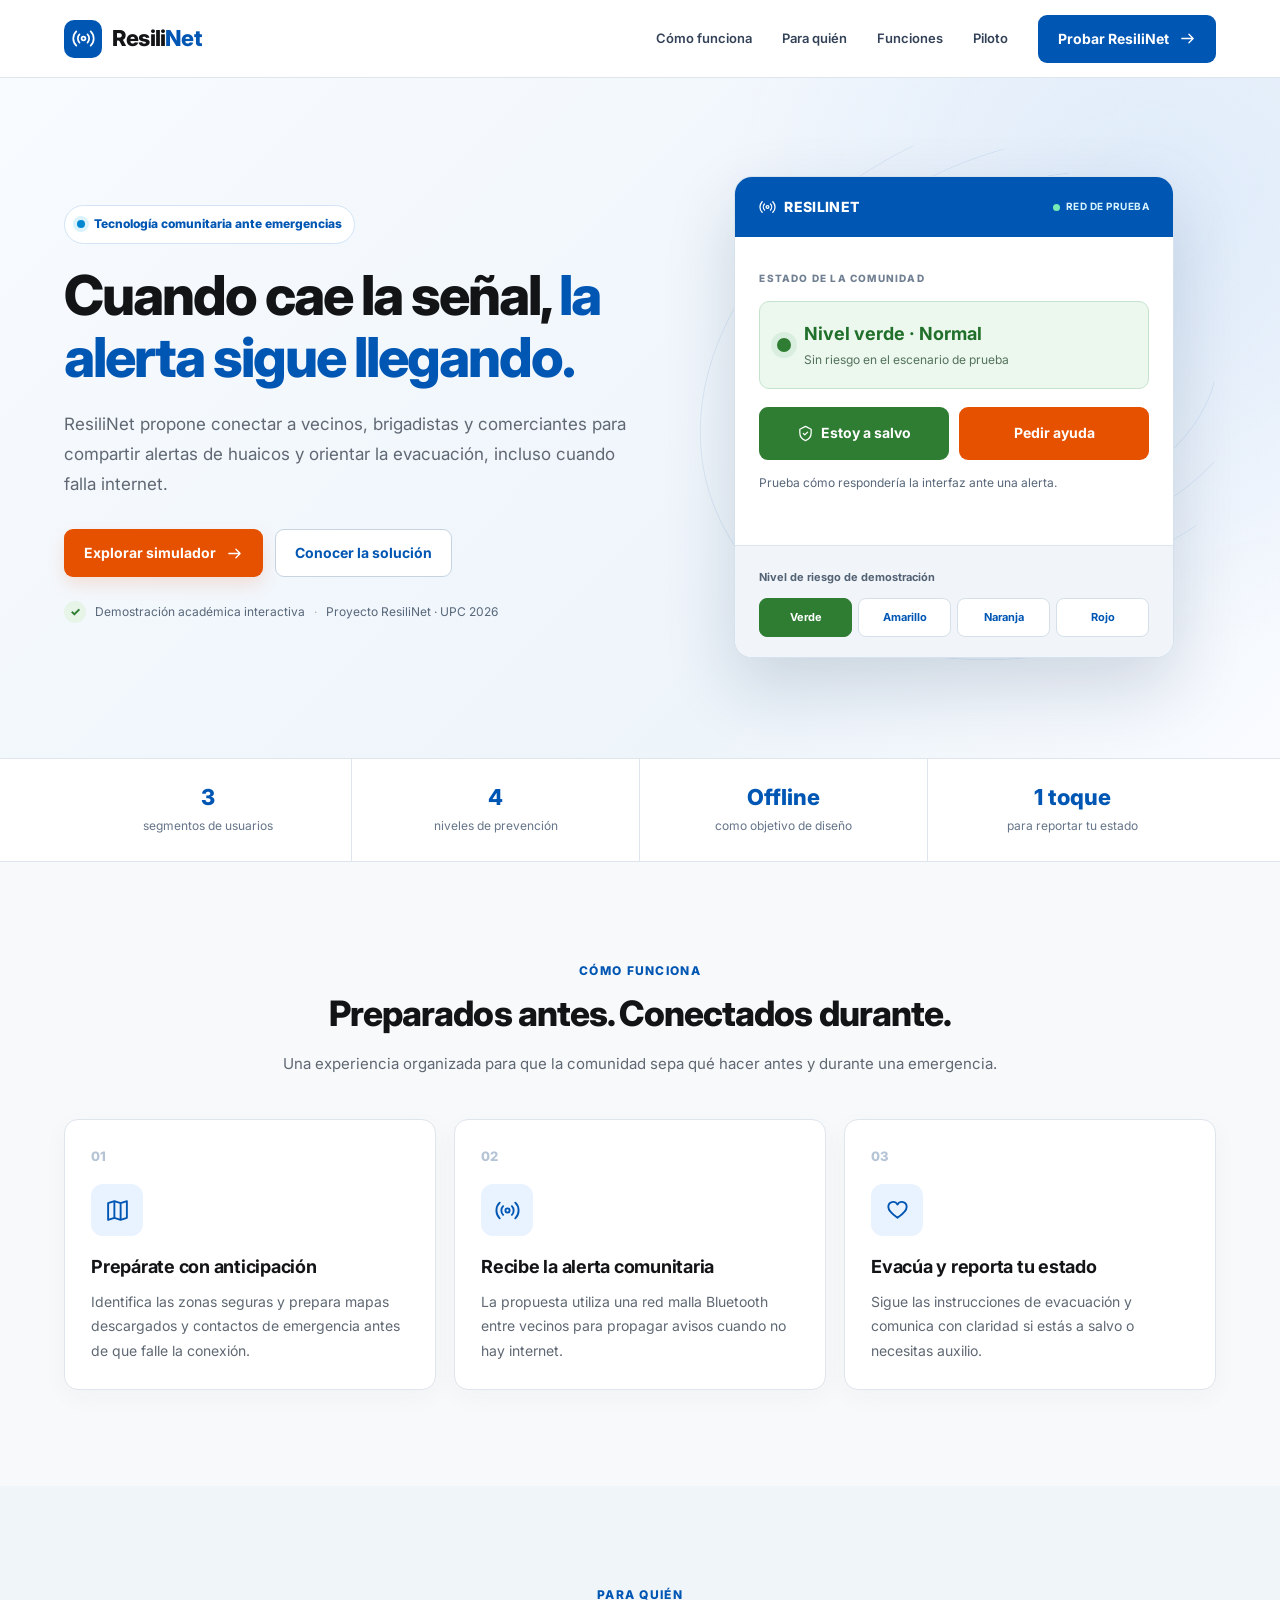
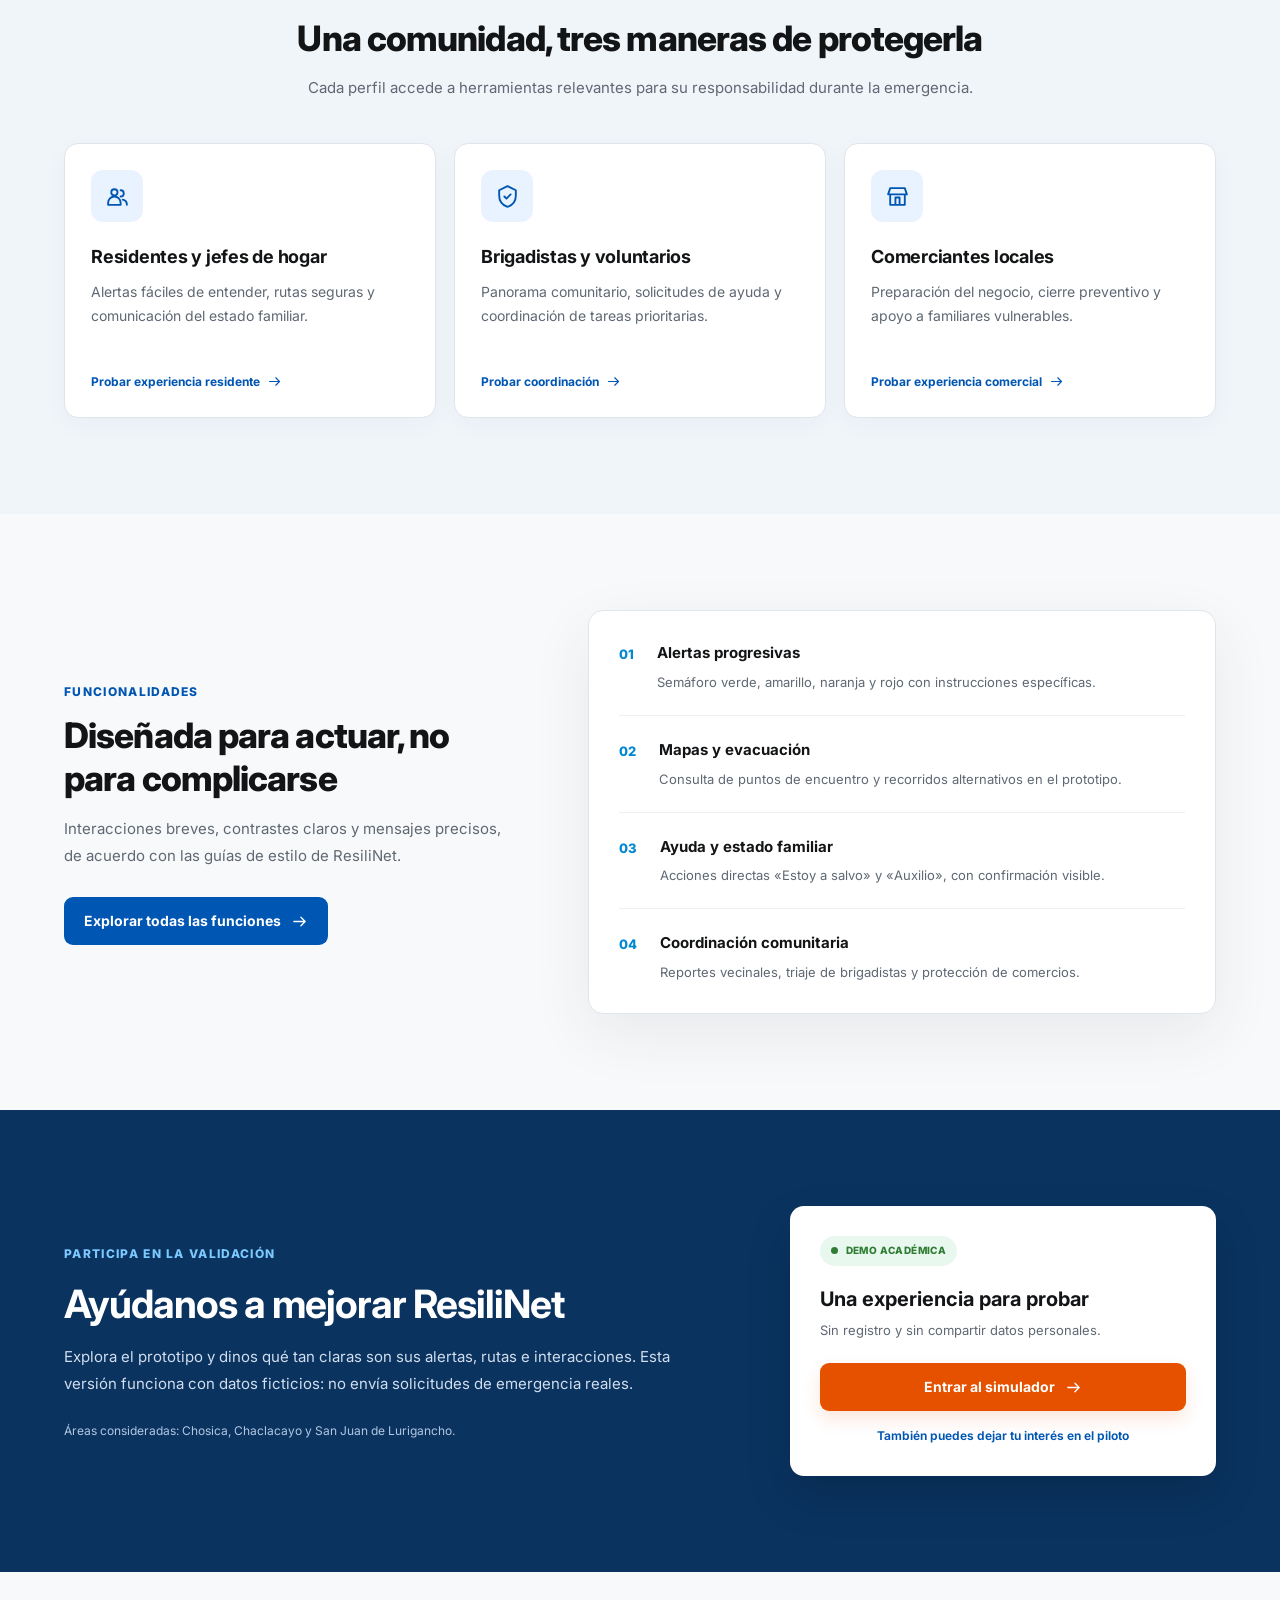
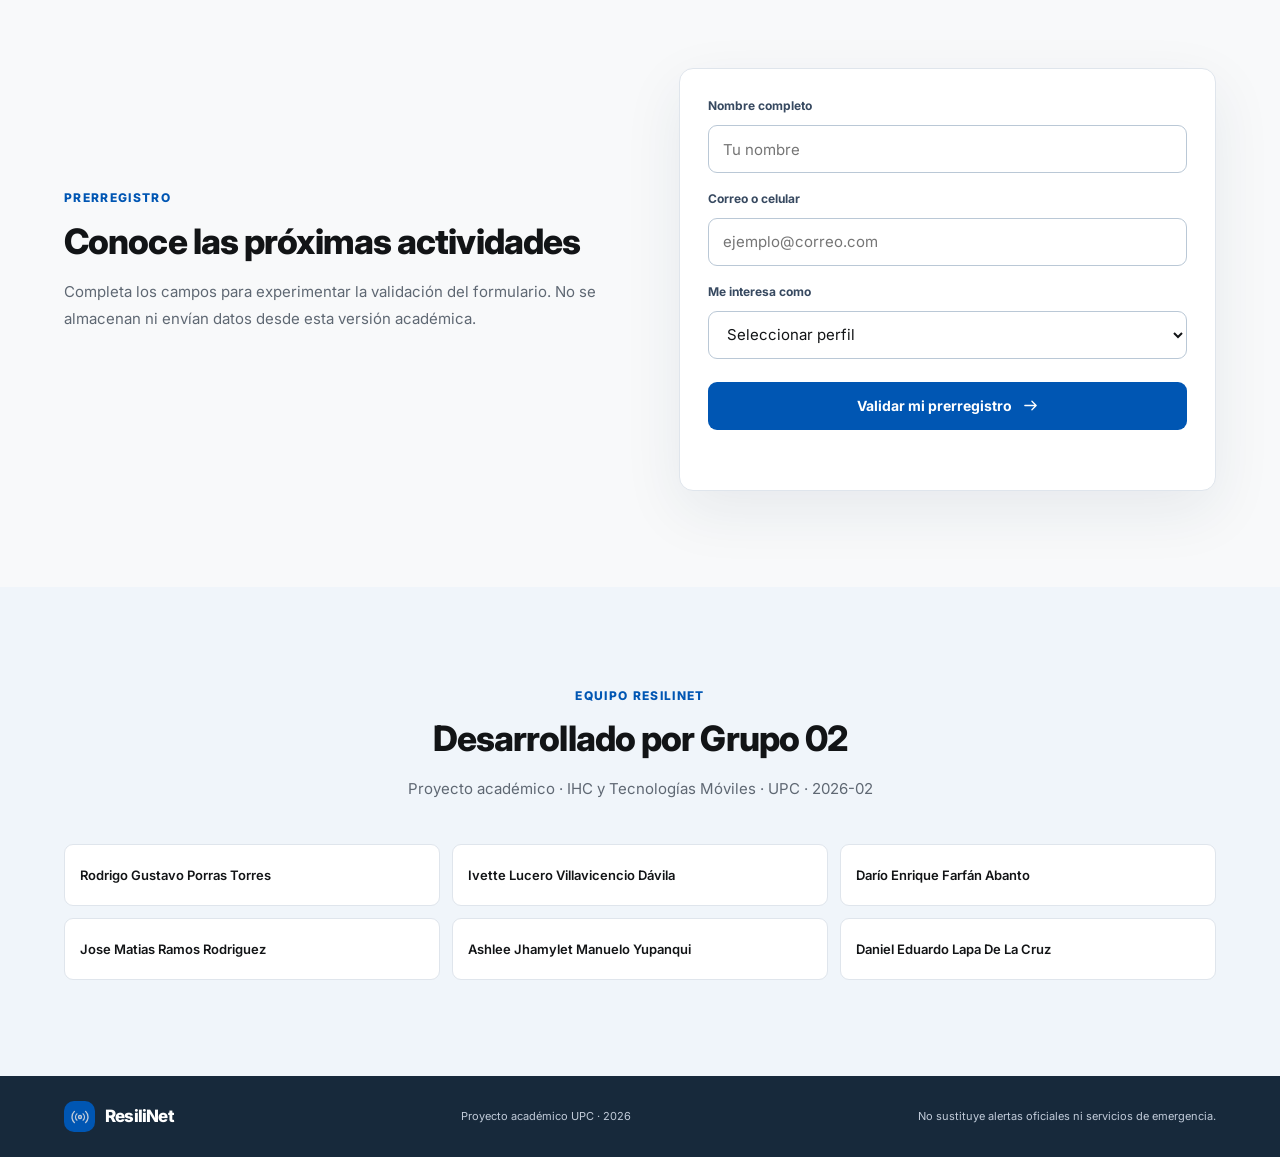
==== commit 21b92e16: "chore: remove TB2 labels from site UI" ====
--- a/public/index.html
+++ b/public/index.html
@@ -33,7 +33,7 @@
     <section id="como-funciona" class="section"><div class="container"><div class="section-intro"><span class="overline">CÓMO FUNCIONA</span><h2>Preparados antes. Conectados durante.</h2><p>Una experiencia organizada para que la comunidad sepa qué hacer antes y durante una emergencia.</p></div><div class="steps-grid"><article class="step"><div class="step-number">01</div><div class="step-icon"><svg><use href="#map"/></svg></div><h3>Prepárate con anticipación</h3><p>Identifica las zonas seguras y prepara mapas descargados y contactos de emergencia antes de que falle la conexión.</p></article><article class="step"><div class="step-number">02</div><div class="step-icon"><svg><use href="#signal"/></svg></div><h3>Recibe la alerta comunitaria</h3><p>La propuesta utiliza una red malla Bluetooth entre vecinos para propagar avisos cuando no hay internet.</p></article><article class="step"><div class="step-number">03</div><div class="step-icon"><svg><use href="#heart"/></svg></div><h3>Evacúa y reporta tu estado</h3><p>Sigue las instrucciones de evacuación y comunica con claridad si estás a salvo o necesitas auxilio.</p></article></div></div></section>
     <section id="segmentos" class="section tint"><div class="container"><div class="section-intro"><span class="overline">PARA QUIÉN</span><h2>Una comunidad, tres maneras de protegerla</h2><p>Cada perfil accede a herramientas relevantes para su responsabilidad durante la emergencia.</p></div><div class="segment-grid"><article class="segment"><div class="segment-icon"><svg><use href="#users"/></svg></div><h3>Residentes y jefes de hogar</h3><p>Alertas fáciles de entender, rutas seguras y comunicación del estado familiar.</p><a href="demo.html#familia">Probar experiencia residente <svg><use href="#arrow"/></svg></a></article><article class="segment"><div class="segment-icon"><svg><use href="#shield"/></svg></div><h3>Brigadistas y voluntarios</h3><p>Panorama comunitario, solicitudes de ayuda y coordinación de tareas prioritarias.</p><a href="demo.html#brigadas">Probar coordinación <svg><use href="#arrow"/></svg></a></article><article class="segment"><div class="segment-icon"><svg><use href="#store"/></svg></div><h3>Comerciantes locales</h3><p>Preparación del negocio, cierre preventivo y apoyo a familiares vulnerables.</p><a href="demo.html#comercio">Probar experiencia comercial <svg><use href="#arrow"/></svg></a></article></div></div></section>
     <section id="funciones" class="section"><div class="container features-layout"><div class="section-intro align-left"><span class="overline">FUNCIONALIDADES</span><h2>Diseñada para actuar, no para complicarse</h2><p>Interacciones breves, contrastes claros y mensajes precisos, de acuerdo con las guías de estilo de ResiliNet.</p><a class="button button-blue" href="demo.html">Explorar todas las funciones <svg><use href="#arrow"/></svg></a></div><div class="feature-stack"><div class="feature"><span class="feature-index">01</span><div><strong>Alertas progresivas</strong><p>Semáforo verde, amarillo, naranja y rojo con instrucciones específicas.</p></div></div><div class="feature"><span class="feature-index">02</span><div><strong>Mapas y evacuación</strong><p>Consulta de puntos de encuentro y recorridos alternativos en el prototipo.</p></div></div><div class="feature"><span class="feature-index">03</span><div><strong>Ayuda y estado familiar</strong><p>Acciones directas «Estoy a salvo» y «Auxilio», con confirmación visible.</p></div></div><div class="feature"><span class="feature-index">04</span><div><strong>Coordinación comunitaria</strong><p>Reportes vecinales, triaje de brigadistas y protección de comercios.</p></div></div></div></div></section>
-    <section id="piloto" class="section pilot"><div class="container pilot-inner"><div><span class="overline">PARTICIPA EN LA VALIDACIÓN</span><h2>Ayúdanos a mejorar ResiliNet</h2><p>Explora el prototipo y dinos qué tan claras son sus alertas, rutas e interacciones. Esta versión funciona con datos ficticios: no envía solicitudes de emergencia reales.</p><div class="pilot-places">Áreas consideradas: Chosica, Chaclacayo y San Juan de Lurigancho.</div></div><div class="pilot-card"><span class="pill"><span class="pill-dot"></span> DEMO ACADÉMICA · TB2</span><h3>Una experiencia para probar</h3><p>Sin registro y sin compartir datos personales.</p><a class="button button-orange full" href="demo.html">Entrar al simulador <svg><use href="#arrow"/></svg></a><a class="minor-link" href="#registro">También puedes dejar tu interés en el piloto</a></div></div></section>
+    <section id="piloto" class="section pilot"><div class="container pilot-inner"><div><span class="overline">PARTICIPA EN LA VALIDACIÓN</span><h2>Ayúdanos a mejorar ResiliNet</h2><p>Explora el prototipo y dinos qué tan claras son sus alertas, rutas e interacciones. Esta versión funciona con datos ficticios: no envía solicitudes de emergencia reales.</p><div class="pilot-places">Áreas consideradas: Chosica, Chaclacayo y San Juan de Lurigancho.</div></div><div class="pilot-card"><span class="pill"><span class="pill-dot"></span> DEMO ACADÉMICA</span><h3>Una experiencia para probar</h3><p>Sin registro y sin compartir datos personales.</p><a class="button button-orange full" href="demo.html">Entrar al simulador <svg><use href="#arrow"/></svg></a><a class="minor-link" href="#registro">También puedes dejar tu interés en el piloto</a></div></div></section>
     <section id="registro" class="section"><div class="container register-layout"><div class="section-intro align-left"><span class="overline">PRERREGISTRO</span><h2>Conoce las próximas actividades</h2><p>Completa los campos para experimentar la validación del formulario. No se almacenan ni envían datos desde esta versión académica.</p></div><form id="regForm" novalidate class="register-form"><label for="nombre">Nombre completo</label><input type="text" id="nombre" name="nombre" autocomplete="name" placeholder="Tu nombre" required><label for="contacto">Correo o celular</label><input type="text" id="contacto" name="contacto" placeholder="ejemplo@correo.com" required><label for="rol">Me interesa como</label><select id="rol" name="rol" required><option value="">Seleccionar perfil</option><option>Residente o jefe de hogar</option><option>Brigadista o voluntario</option><option>Comerciante local</option></select><button type="submit" class="button button-blue full">Validar mi prerregistro <svg><use href="#arrow"/></svg></button><p id="formMessage" role="status" aria-live="polite" class="form-message"></p></form></div></section>
     <section id="equipo" class="section team-section"><div class="container"><div class="section-intro"><span class="overline">EQUIPO RESILINET</span><h2>Desarrollado por Grupo 02</h2><p>Proyecto académico · IHC y Tecnologías Móviles · UPC · 2026-02</p></div><div class="team-list"><span>Rodrigo Gustavo Porras Torres</span><span>Ivette Lucero Villavicencio Dávila</span><span>Darío Enrique Farfán Abanto</span><span>Jose Matias Ramos Rodriguez</span><span>Ashlee Jhamylet Manuelo Yupanqui</span><span>Daniel Eduardo Lapa De La Cruz</span></div></div></section>
   </main>
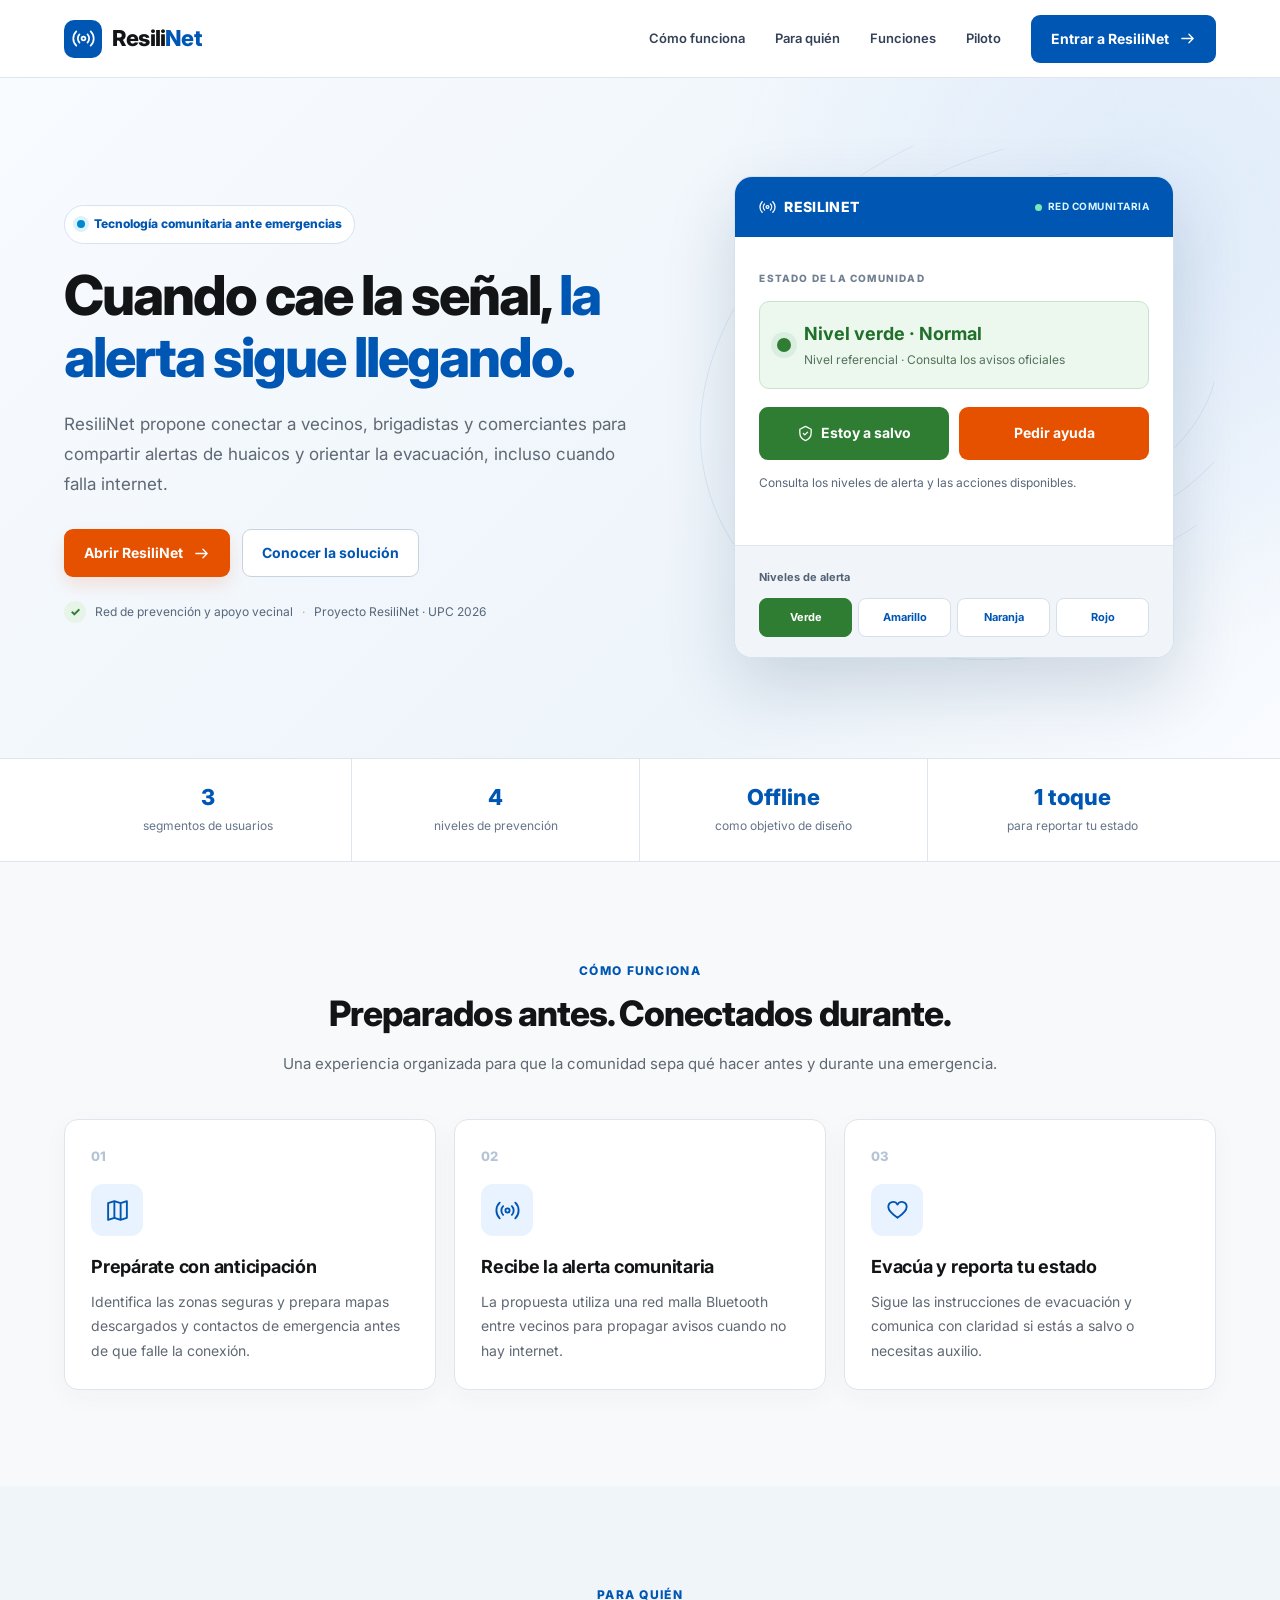
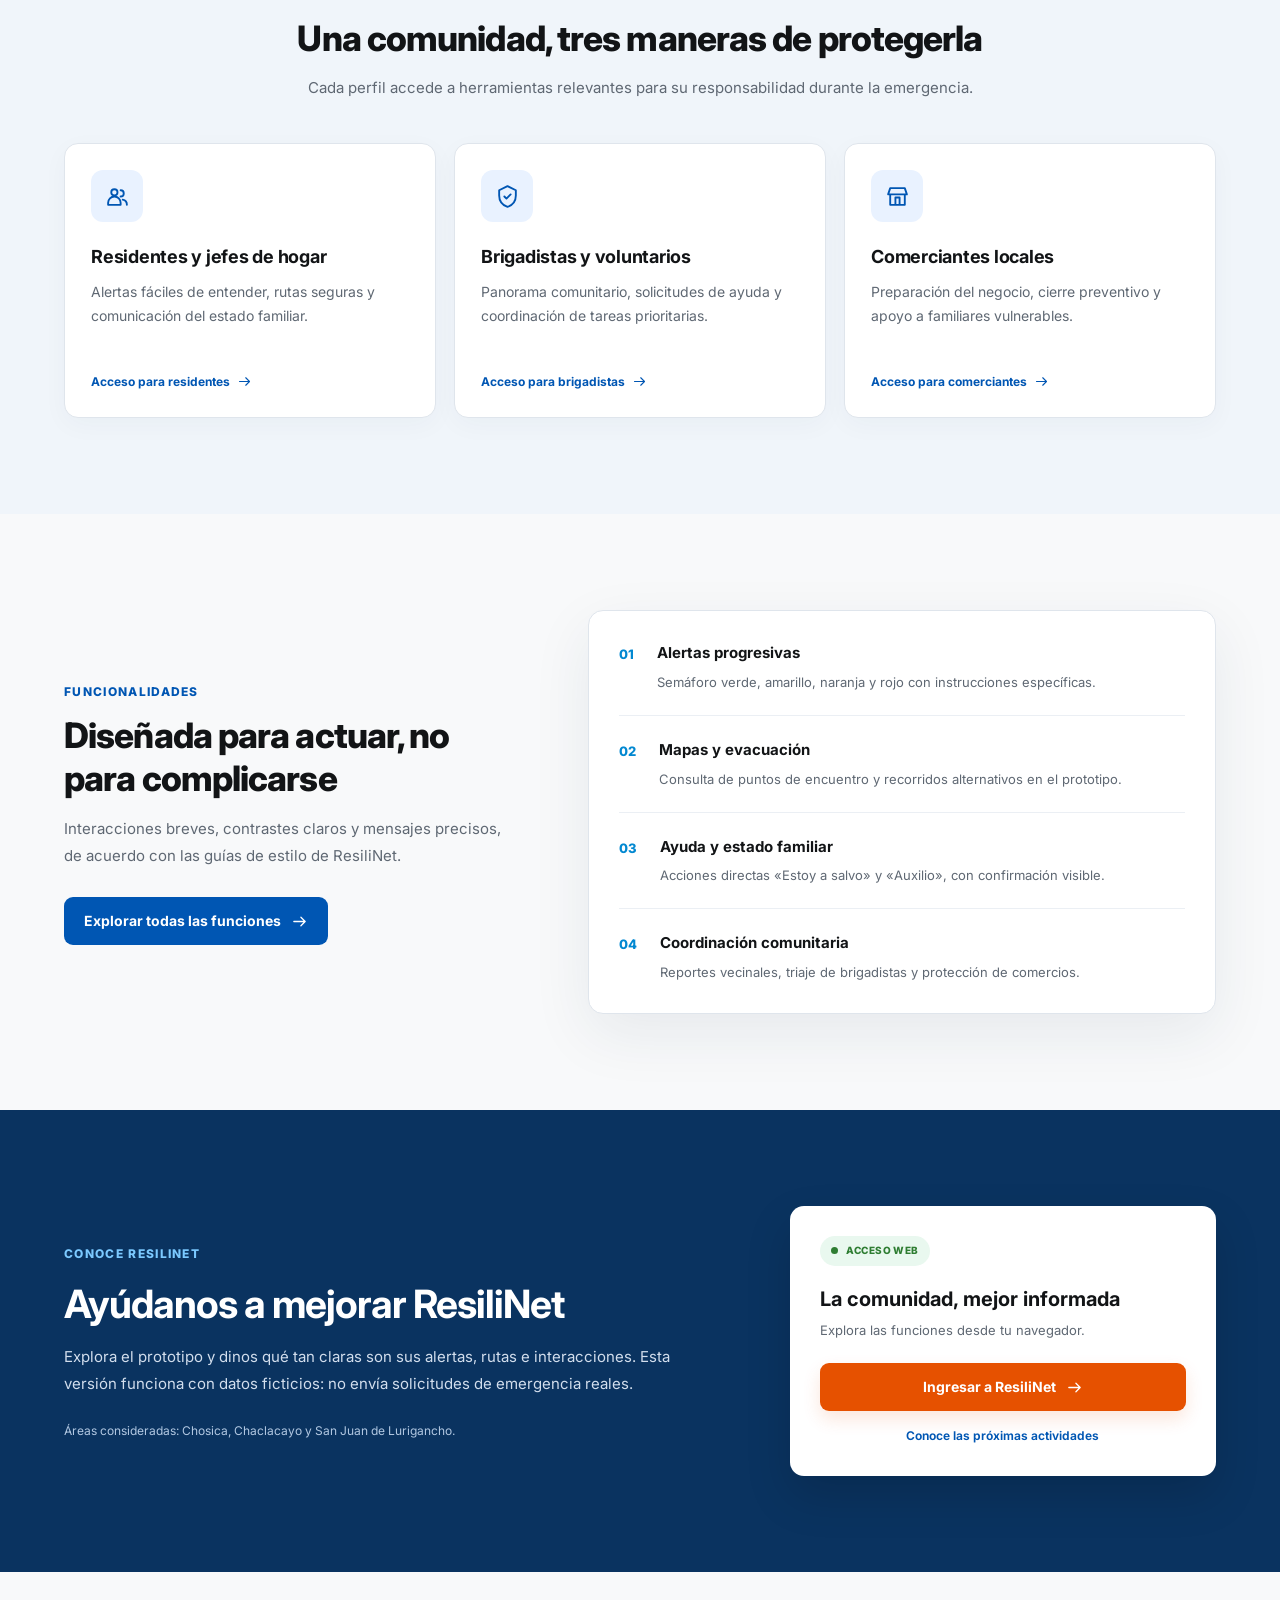
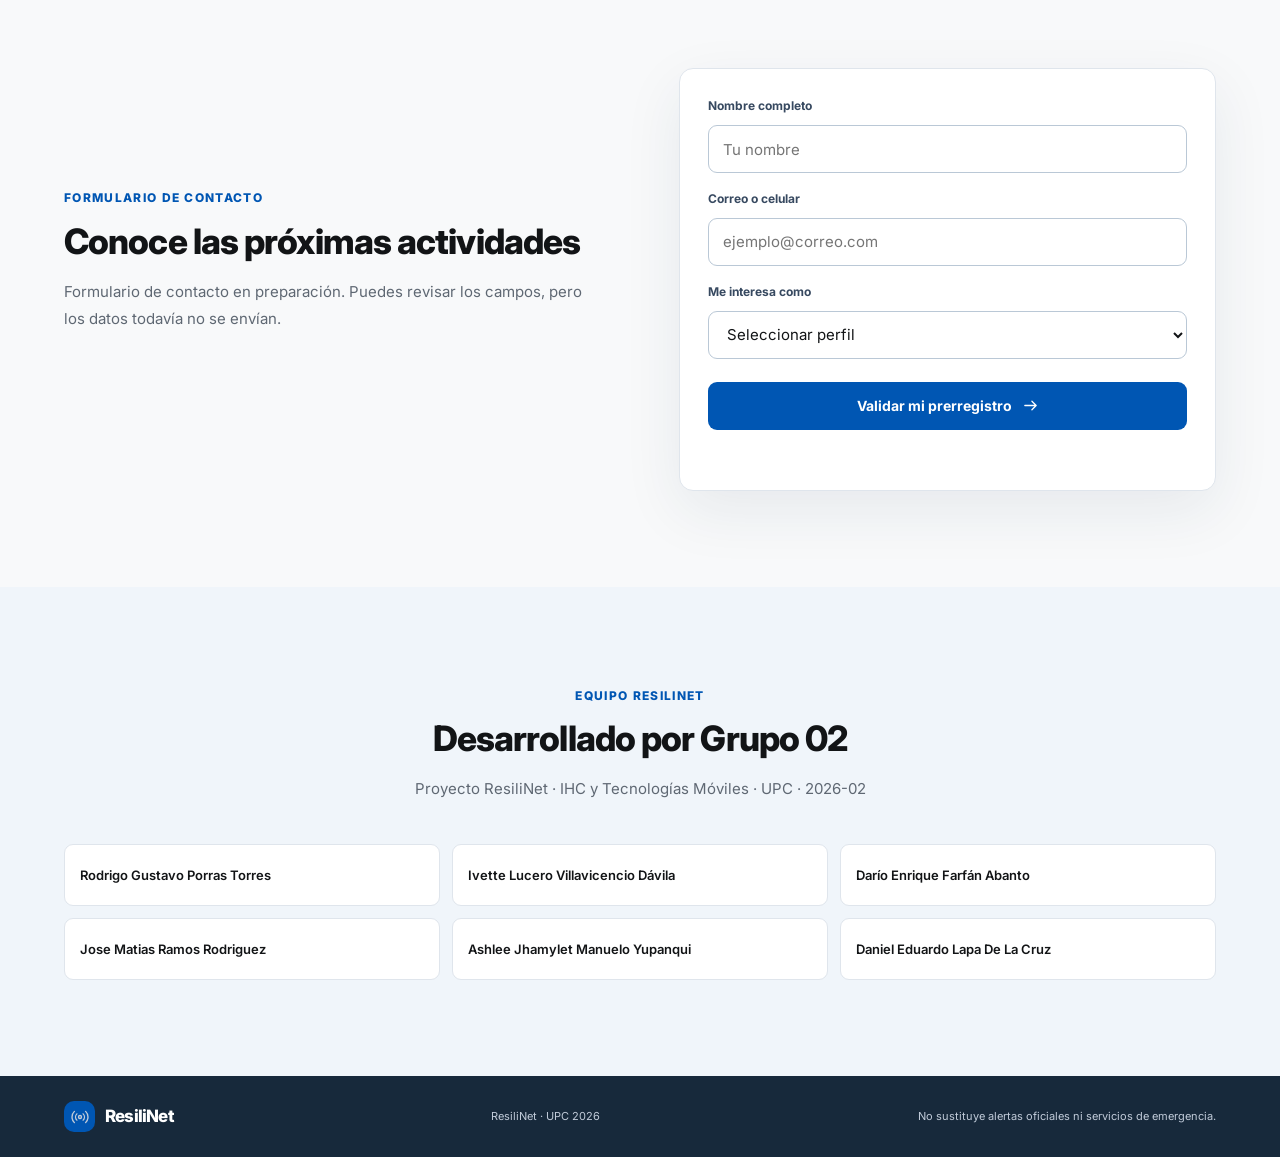
==== commit 16b864cb: "feat: present ResiliNet as unified product UI and move test notice to footer" ====
--- a/public/index.html
+++ b/public/index.html
@@ -18,25 +18,25 @@
   <header class="site-header"><div class="container nav-inner">
     <a class="brand" href="#inicio" aria-label="ResiliNet, inicio"><span class="brand-symbol"><svg><use href="#signal"/></svg></span><span>Resili<span class="brand-accent">Net</span></span></a>
     <button class="mobile-toggle" id="mobileToggle" aria-controls="mainNav" aria-expanded="false">Menú <span aria-hidden="true">☰</span></button>
-    <nav id="mainNav" class="main-nav" aria-label="Navegación principal"><a href="#como-funciona">Cómo funciona</a><a href="#segmentos">Para quién</a><a href="#funciones">Funciones</a><a href="#piloto">Piloto</a><a class="button button-blue nav-cta" href="demo.html">Probar ResiliNet <svg><use href="#arrow"/></svg></a></nav>
+    <nav id="mainNav" class="main-nav" aria-label="Navegación principal"><a href="#como-funciona">Cómo funciona</a><a href="#segmentos">Para quién</a><a href="#funciones">Funciones</a><a href="#piloto">Piloto</a><a class="button button-blue nav-cta" href="demo.html">Entrar a ResiliNet <svg><use href="#arrow"/></svg></a></nav>
   </div></header>
   <main id="contenido">
     <section id="inicio" class="hero"><div class="container hero-layout">
-      <div class="hero-copy"><span class="eyebrow"><span class="eyebrow-dot"></span> Tecnología comunitaria ante emergencias</span><h1>Cuando cae la señal, <span>la alerta sigue llegando.</span></h1><p>ResiliNet propone conectar a vecinos, brigadistas y comerciantes para compartir alertas de huaicos y orientar la evacuación, incluso cuando falla internet.</p><div class="hero-actions"><a class="button button-orange" href="demo.html">Explorar simulador <svg><use href="#arrow"/></svg></a><a class="button button-quiet" href="#como-funciona">Conocer la solución</a></div><div class="hero-foot"><span class="round-mark">✓</span><span>Demostración académica interactiva</span><span class="hero-sep">·</span><span>Proyecto ResiliNet · UPC 2026</span></div></div>
+      <div class="hero-copy"><span class="eyebrow"><span class="eyebrow-dot"></span> Tecnología comunitaria ante emergencias</span><h1>Cuando cae la señal, <span>la alerta sigue llegando.</span></h1><p>ResiliNet propone conectar a vecinos, brigadistas y comerciantes para compartir alertas de huaicos y orientar la evacuación, incluso cuando falla internet.</p><div class="hero-actions"><a class="button button-orange" href="demo.html">Abrir ResiliNet <svg><use href="#arrow"/></svg></a><a class="button button-quiet" href="#como-funciona">Conocer la solución</a></div><div class="hero-foot"><span class="round-mark">✓</span><span>Red de prevención y apoyo vecinal</span><span class="hero-sep">·</span><span>Proyecto ResiliNet · UPC 2026</span></div></div>
       <div class="hero-visual"><div class="topographic" aria-hidden="true"></div><div class="mockup">
-        <div class="mockup-head"><span class="mockup-label"><svg><use href="#signal"/></svg> RESILINET</span><span class="mockup-connection"><span></span> RED DE PRUEBA</span></div>
-        <div class="mockup-body"><span class="small-label">ESTADO DE LA COMUNIDAD</span><div class="risk-status" id="heroRisk"><span class="risk-dot"></span><div><strong id="heroRiskTitle">Nivel verde · Normal</strong><small id="heroRiskSubtitle">Sin riesgo en el escenario de prueba</small></div></div><div class="mockup-actions"><button id="heroSafe" class="action-safe" type="button"><svg><use href="#shield"/></svg> Estoy a salvo</button><button id="heroHelp" class="action-help" type="button">Pedir ayuda</button></div><div class="mockup-result" id="heroResult" aria-live="polite">Prueba cómo respondería la interfaz ante una alerta.</div></div>
-        <div class="mockup-bottom"><span>Nivel de riesgo de demostración</span><div class="risk-pills" id="heroRiskButtons"><button class="active" data-level="green" aria-pressed="true" aria-label="Nivel verde">Verde</button><button data-level="yellow" aria-pressed="false">Amarillo</button><button data-level="orange" aria-pressed="false">Naranja</button><button data-level="red" aria-pressed="false">Rojo</button></div></div>
+        <div class="mockup-head"><span class="mockup-label"><svg><use href="#signal"/></svg> RESILINET</span><span class="mockup-connection"><span></span> RED COMUNITARIA</span></div>
+        <div class="mockup-body"><span class="small-label">ESTADO DE LA COMUNIDAD</span><div class="risk-status" id="heroRisk"><span class="risk-dot"></span><div><strong id="heroRiskTitle">Nivel verde · Normal</strong><small id="heroRiskSubtitle">Nivel referencial · Consulta los avisos oficiales</small></div></div><div class="mockup-actions"><button id="heroSafe" class="action-safe" type="button"><svg><use href="#shield"/></svg> Estoy a salvo</button><button id="heroHelp" class="action-help" type="button">Pedir ayuda</button></div><div class="mockup-result" id="heroResult" aria-live="polite">Consulta los niveles de alerta y las acciones disponibles.</div></div>
+        <div class="mockup-bottom"><span>Niveles de alerta</span><div class="risk-pills" id="heroRiskButtons"><button class="active" data-level="green" aria-pressed="true" aria-label="Nivel verde">Verde</button><button data-level="yellow" aria-pressed="false">Amarillo</button><button data-level="orange" aria-pressed="false">Naranja</button><button data-level="red" aria-pressed="false">Rojo</button></div></div>
       </div><div class="floating-label"><svg><use href="#shield"/></svg><div><strong>Una respuesta más rápida</strong><span>Información clara para actuar</span></div></div></div>
     </div></section>
     <section class="trust-bar"><div class="container trust-grid"><div><strong>3</strong><span>segmentos de usuarios</span></div><div><strong>4</strong><span>niveles de prevención</span></div><div><strong>Offline</strong><span>como objetivo de diseño</span></div><div><strong>1 toque</strong><span>para reportar tu estado</span></div></div></section>
     <section id="como-funciona" class="section"><div class="container"><div class="section-intro"><span class="overline">CÓMO FUNCIONA</span><h2>Preparados antes. Conectados durante.</h2><p>Una experiencia organizada para que la comunidad sepa qué hacer antes y durante una emergencia.</p></div><div class="steps-grid"><article class="step"><div class="step-number">01</div><div class="step-icon"><svg><use href="#map"/></svg></div><h3>Prepárate con anticipación</h3><p>Identifica las zonas seguras y prepara mapas descargados y contactos de emergencia antes de que falle la conexión.</p></article><article class="step"><div class="step-number">02</div><div class="step-icon"><svg><use href="#signal"/></svg></div><h3>Recibe la alerta comunitaria</h3><p>La propuesta utiliza una red malla Bluetooth entre vecinos para propagar avisos cuando no hay internet.</p></article><article class="step"><div class="step-number">03</div><div class="step-icon"><svg><use href="#heart"/></svg></div><h3>Evacúa y reporta tu estado</h3><p>Sigue las instrucciones de evacuación y comunica con claridad si estás a salvo o necesitas auxilio.</p></article></div></div></section>
-    <section id="segmentos" class="section tint"><div class="container"><div class="section-intro"><span class="overline">PARA QUIÉN</span><h2>Una comunidad, tres maneras de protegerla</h2><p>Cada perfil accede a herramientas relevantes para su responsabilidad durante la emergencia.</p></div><div class="segment-grid"><article class="segment"><div class="segment-icon"><svg><use href="#users"/></svg></div><h3>Residentes y jefes de hogar</h3><p>Alertas fáciles de entender, rutas seguras y comunicación del estado familiar.</p><a href="demo.html#familia">Probar experiencia residente <svg><use href="#arrow"/></svg></a></article><article class="segment"><div class="segment-icon"><svg><use href="#shield"/></svg></div><h3>Brigadistas y voluntarios</h3><p>Panorama comunitario, solicitudes de ayuda y coordinación de tareas prioritarias.</p><a href="demo.html#brigadas">Probar coordinación <svg><use href="#arrow"/></svg></a></article><article class="segment"><div class="segment-icon"><svg><use href="#store"/></svg></div><h3>Comerciantes locales</h3><p>Preparación del negocio, cierre preventivo y apoyo a familiares vulnerables.</p><a href="demo.html#comercio">Probar experiencia comercial <svg><use href="#arrow"/></svg></a></article></div></div></section>
+    <section id="segmentos" class="section tint"><div class="container"><div class="section-intro"><span class="overline">PARA QUIÉN</span><h2>Una comunidad, tres maneras de protegerla</h2><p>Cada perfil accede a herramientas relevantes para su responsabilidad durante la emergencia.</p></div><div class="segment-grid"><article class="segment"><div class="segment-icon"><svg><use href="#users"/></svg></div><h3>Residentes y jefes de hogar</h3><p>Alertas fáciles de entender, rutas seguras y comunicación del estado familiar.</p><a href="demo.html#familia">Acceso para residentes <svg><use href="#arrow"/></svg></a></article><article class="segment"><div class="segment-icon"><svg><use href="#shield"/></svg></div><h3>Brigadistas y voluntarios</h3><p>Panorama comunitario, solicitudes de ayuda y coordinación de tareas prioritarias.</p><a href="demo.html#brigadas">Acceso para brigadistas <svg><use href="#arrow"/></svg></a></article><article class="segment"><div class="segment-icon"><svg><use href="#store"/></svg></div><h3>Comerciantes locales</h3><p>Preparación del negocio, cierre preventivo y apoyo a familiares vulnerables.</p><a href="demo.html#comercio">Acceso para comerciantes <svg><use href="#arrow"/></svg></a></article></div></div></section>
     <section id="funciones" class="section"><div class="container features-layout"><div class="section-intro align-left"><span class="overline">FUNCIONALIDADES</span><h2>Diseñada para actuar, no para complicarse</h2><p>Interacciones breves, contrastes claros y mensajes precisos, de acuerdo con las guías de estilo de ResiliNet.</p><a class="button button-blue" href="demo.html">Explorar todas las funciones <svg><use href="#arrow"/></svg></a></div><div class="feature-stack"><div class="feature"><span class="feature-index">01</span><div><strong>Alertas progresivas</strong><p>Semáforo verde, amarillo, naranja y rojo con instrucciones específicas.</p></div></div><div class="feature"><span class="feature-index">02</span><div><strong>Mapas y evacuación</strong><p>Consulta de puntos de encuentro y recorridos alternativos en el prototipo.</p></div></div><div class="feature"><span class="feature-index">03</span><div><strong>Ayuda y estado familiar</strong><p>Acciones directas «Estoy a salvo» y «Auxilio», con confirmación visible.</p></div></div><div class="feature"><span class="feature-index">04</span><div><strong>Coordinación comunitaria</strong><p>Reportes vecinales, triaje de brigadistas y protección de comercios.</p></div></div></div></div></section>
-    <section id="piloto" class="section pilot"><div class="container pilot-inner"><div><span class="overline">PARTICIPA EN LA VALIDACIÓN</span><h2>Ayúdanos a mejorar ResiliNet</h2><p>Explora el prototipo y dinos qué tan claras son sus alertas, rutas e interacciones. Esta versión funciona con datos ficticios: no envía solicitudes de emergencia reales.</p><div class="pilot-places">Áreas consideradas: Chosica, Chaclacayo y San Juan de Lurigancho.</div></div><div class="pilot-card"><span class="pill"><span class="pill-dot"></span> DEMO ACADÉMICA</span><h3>Una experiencia para probar</h3><p>Sin registro y sin compartir datos personales.</p><a class="button button-orange full" href="demo.html">Entrar al simulador <svg><use href="#arrow"/></svg></a><a class="minor-link" href="#registro">También puedes dejar tu interés en el piloto</a></div></div></section>
-    <section id="registro" class="section"><div class="container register-layout"><div class="section-intro align-left"><span class="overline">PRERREGISTRO</span><h2>Conoce las próximas actividades</h2><p>Completa los campos para experimentar la validación del formulario. No se almacenan ni envían datos desde esta versión académica.</p></div><form id="regForm" novalidate class="register-form"><label for="nombre">Nombre completo</label><input type="text" id="nombre" name="nombre" autocomplete="name" placeholder="Tu nombre" required><label for="contacto">Correo o celular</label><input type="text" id="contacto" name="contacto" placeholder="ejemplo@correo.com" required><label for="rol">Me interesa como</label><select id="rol" name="rol" required><option value="">Seleccionar perfil</option><option>Residente o jefe de hogar</option><option>Brigadista o voluntario</option><option>Comerciante local</option></select><button type="submit" class="button button-blue full">Validar mi prerregistro <svg><use href="#arrow"/></svg></button><p id="formMessage" role="status" aria-live="polite" class="form-message"></p></form></div></section>
-    <section id="equipo" class="section team-section"><div class="container"><div class="section-intro"><span class="overline">EQUIPO RESILINET</span><h2>Desarrollado por Grupo 02</h2><p>Proyecto académico · IHC y Tecnologías Móviles · UPC · 2026-02</p></div><div class="team-list"><span>Rodrigo Gustavo Porras Torres</span><span>Ivette Lucero Villavicencio Dávila</span><span>Darío Enrique Farfán Abanto</span><span>Jose Matias Ramos Rodriguez</span><span>Ashlee Jhamylet Manuelo Yupanqui</span><span>Daniel Eduardo Lapa De La Cruz</span></div></div></section>
+    <section id="piloto" class="section pilot"><div class="container pilot-inner"><div><span class="overline">CONOCE RESILINET</span><h2>Ayúdanos a mejorar ResiliNet</h2><p>Explora el prototipo y dinos qué tan claras son sus alertas, rutas e interacciones. Esta versión funciona con datos ficticios: no envía solicitudes de emergencia reales.</p><div class="pilot-places">Áreas consideradas: Chosica, Chaclacayo y San Juan de Lurigancho.</div></div><div class="pilot-card"><span class="pill"><span class="pill-dot"></span> ACCESO WEB</span><h3>La comunidad, mejor informada</h3><p>Explora las funciones desde tu navegador.</p><a class="button button-orange full" href="demo.html">Ingresar a ResiliNet <svg><use href="#arrow"/></svg></a><a class="minor-link" href="#registro">Conoce las próximas actividades</a></div></div></section>
+    <section id="registro" class="section"><div class="container register-layout"><div class="section-intro align-left"><span class="overline">FORMULARIO DE CONTACTO</span><h2>Conoce las próximas actividades</h2><p>Formulario de contacto en preparación. Puedes revisar los campos, pero los datos todavía no se envían.</p></div><form id="regForm" novalidate class="register-form"><label for="nombre">Nombre completo</label><input type="text" id="nombre" name="nombre" autocomplete="name" placeholder="Tu nombre" required><label for="contacto">Correo o celular</label><input type="text" id="contacto" name="contacto" placeholder="ejemplo@correo.com" required><label for="rol">Me interesa como</label><select id="rol" name="rol" required><option value="">Seleccionar perfil</option><option>Residente o jefe de hogar</option><option>Brigadista o voluntario</option><option>Comerciante local</option></select><button type="submit" class="button button-blue full">Validar mi prerregistro <svg><use href="#arrow"/></svg></button><p id="formMessage" role="status" aria-live="polite" class="form-message"></p></form></div></section>
+    <section id="equipo" class="section team-section"><div class="container"><div class="section-intro"><span class="overline">EQUIPO RESILINET</span><h2>Desarrollado por Grupo 02</h2><p>Proyecto ResiliNet · IHC y Tecnologías Móviles · UPC · 2026-02</p></div><div class="team-list"><span>Rodrigo Gustavo Porras Torres</span><span>Ivette Lucero Villavicencio Dávila</span><span>Darío Enrique Farfán Abanto</span><span>Jose Matias Ramos Rodriguez</span><span>Ashlee Jhamylet Manuelo Yupanqui</span><span>Daniel Eduardo Lapa De La Cruz</span></div></div></section>
   </main>
-  <footer class="footer"><div class="container footer-inner"><a class="brand brand-footer" href="#inicio"><span class="brand-symbol"><svg><use href="#signal"/></svg></span> ResiliNet</a><span>Proyecto académico UPC · 2026</span><span>No sustituye alertas oficiales ni servicios de emergencia.</span></div></footer>
+  <footer class="footer"><div class="container footer-inner"><a class="brand brand-footer" href="#inicio"><span class="brand-symbol"><svg><use href="#signal"/></svg></span> ResiliNet</a><span>ResiliNet · UPC 2026</span><span>No sustituye alertas oficiales ni servicios de emergencia.</span></div></footer>
 </body>
 </html>
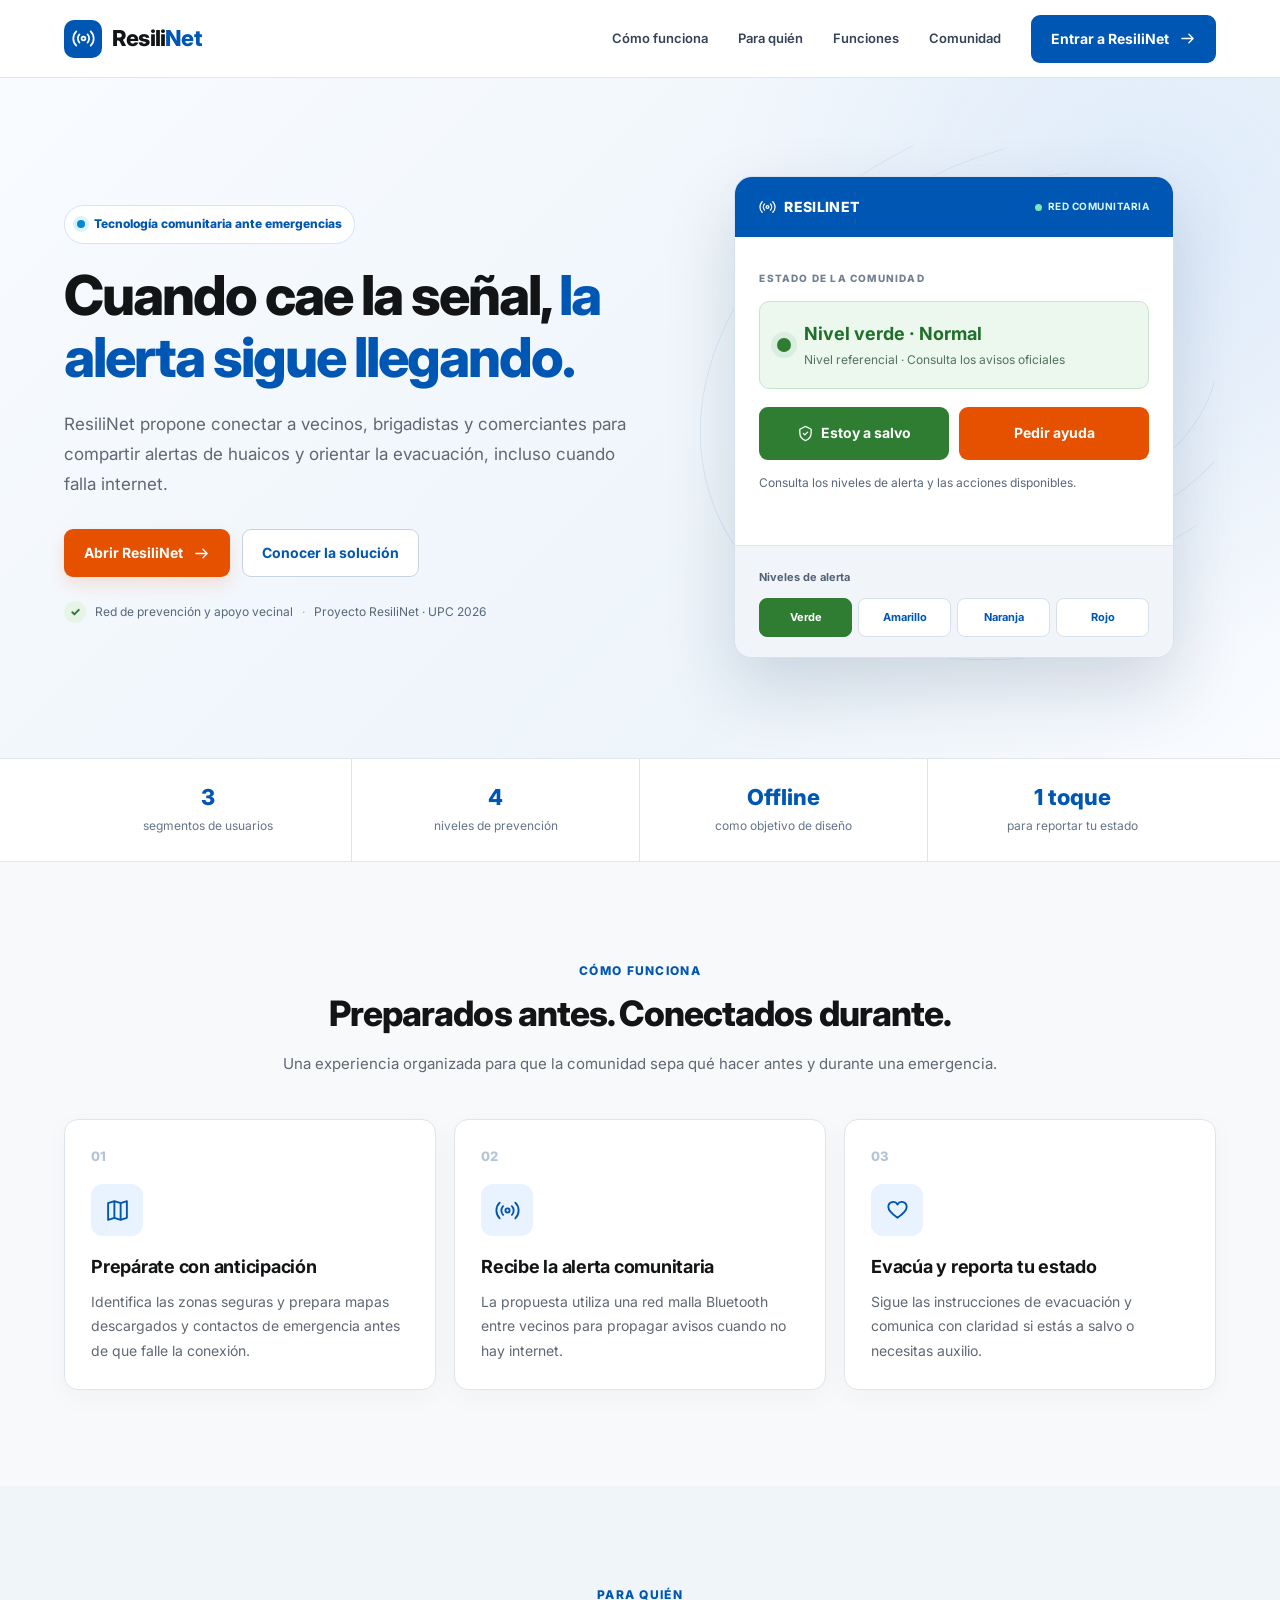
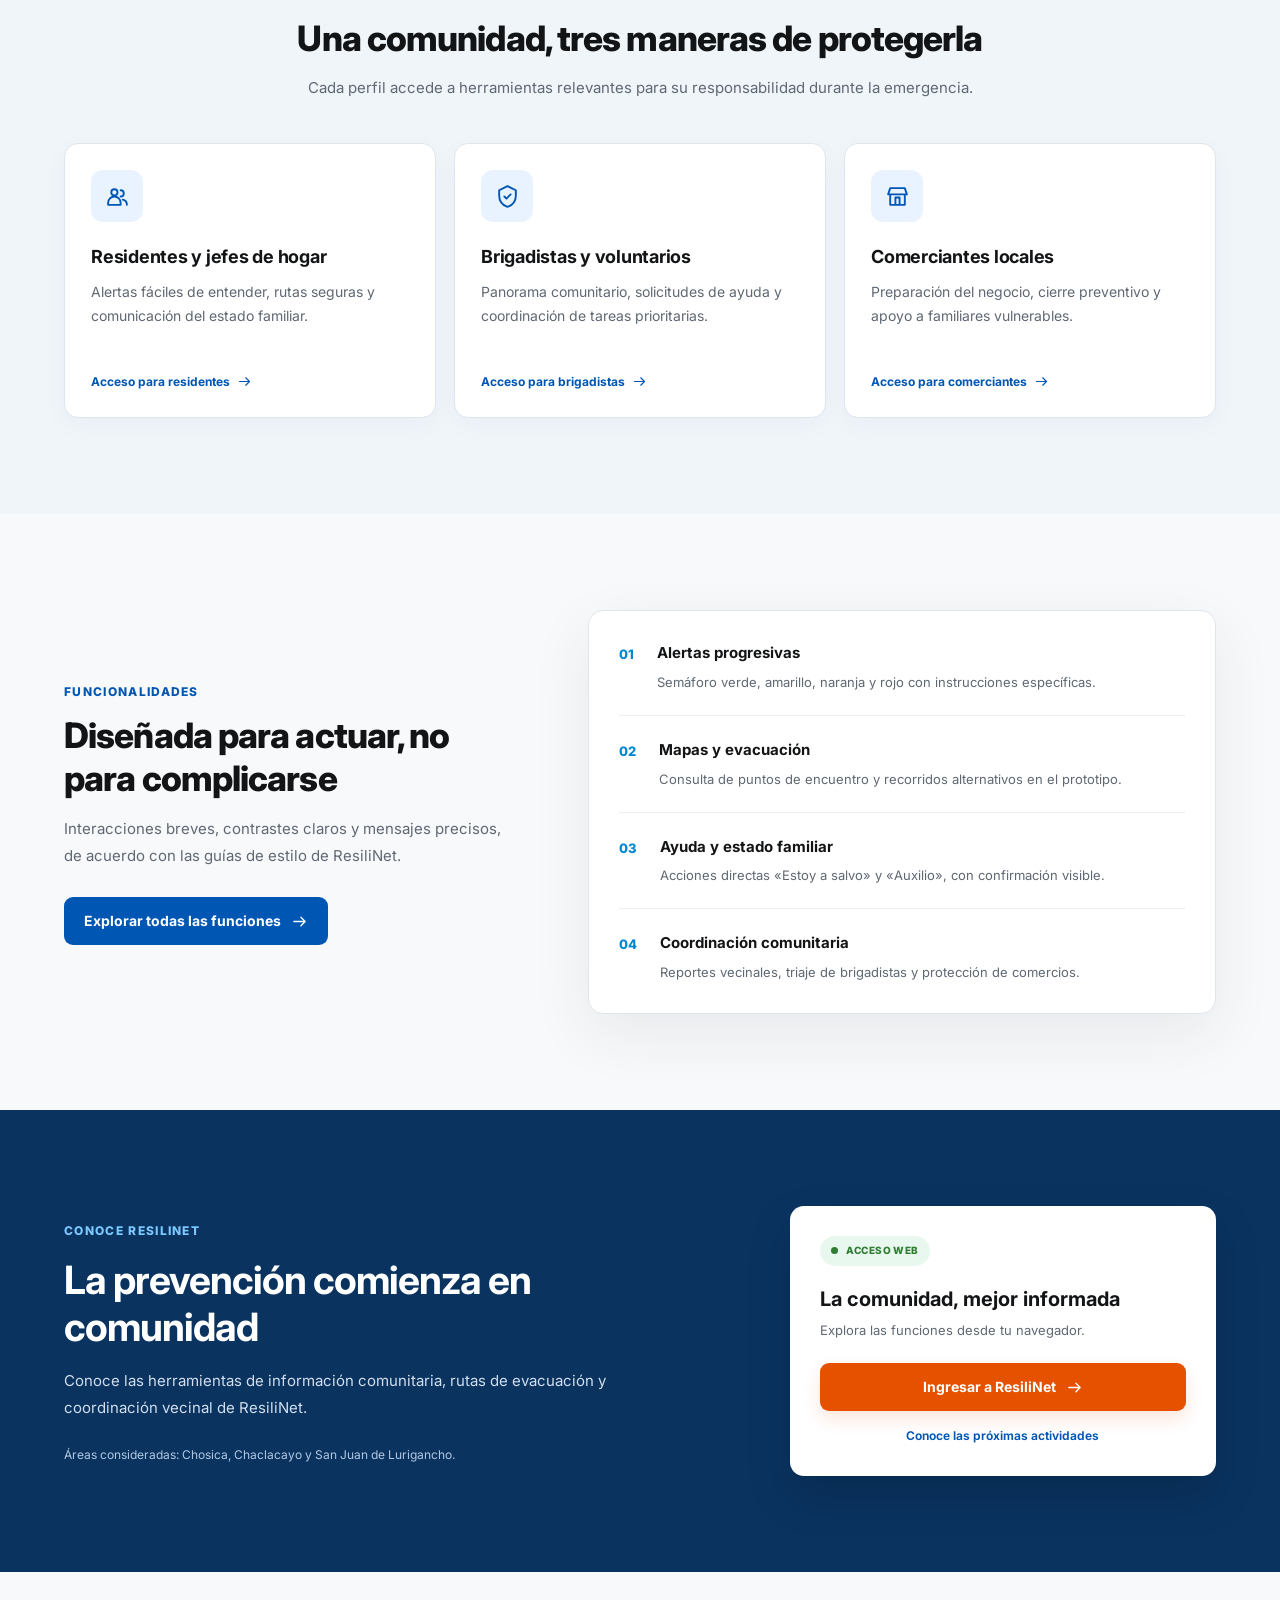
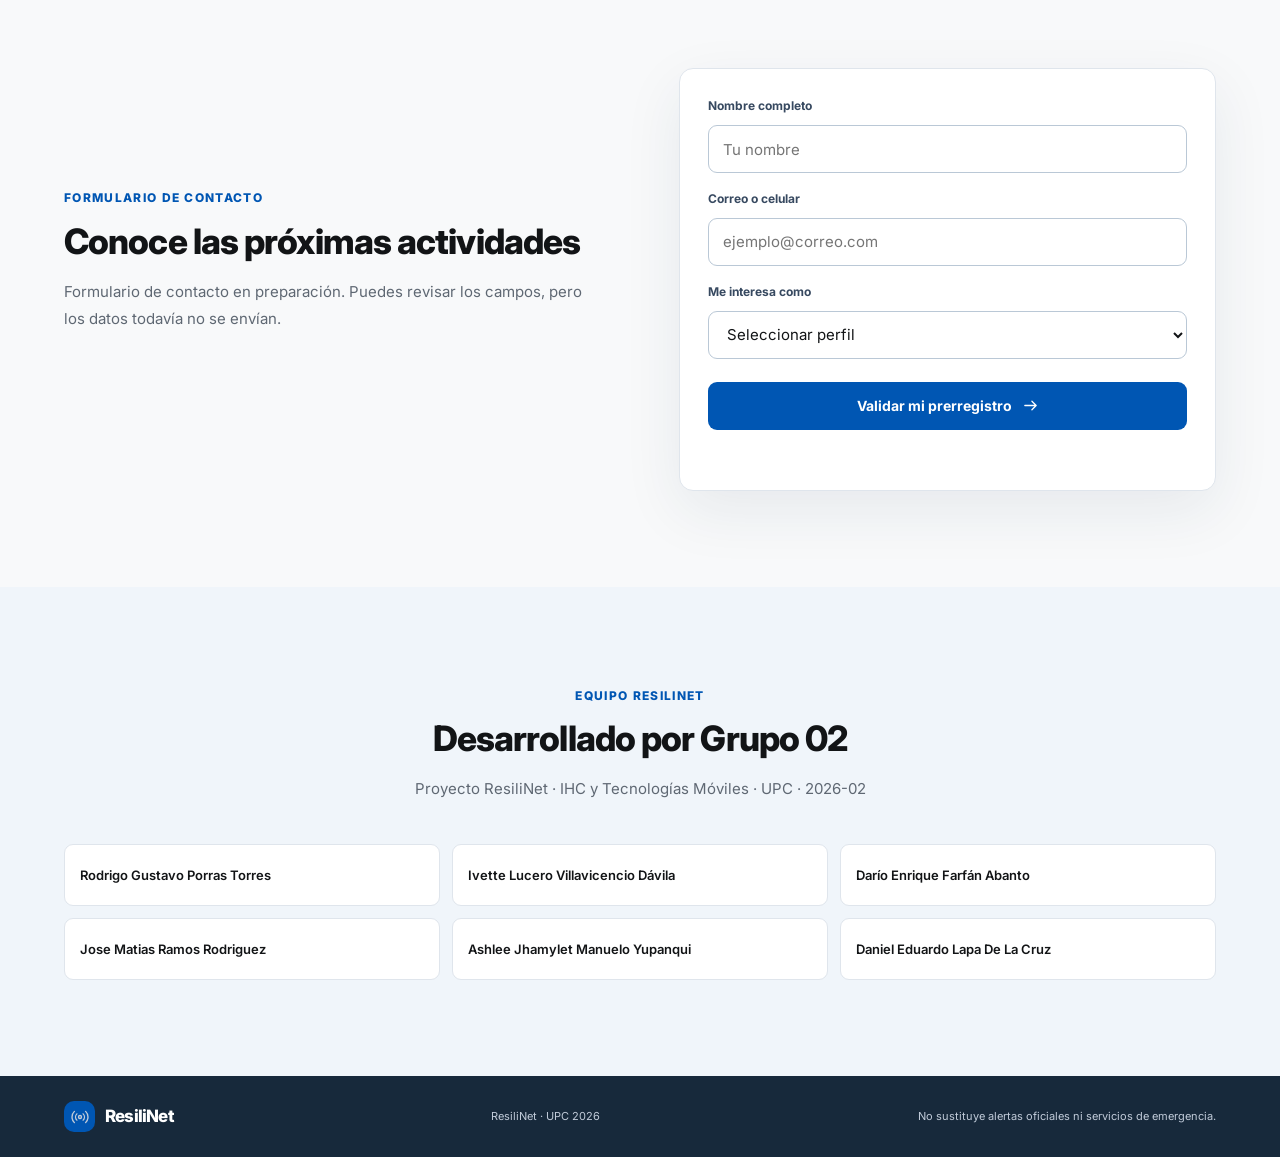
==== commit 9a717c4e: "refactor: present product information without prototype banners" ====
--- a/public/index.html
+++ b/public/index.html
@@ -18,7 +18,7 @@
   <header class="site-header"><div class="container nav-inner">
     <a class="brand" href="#inicio" aria-label="ResiliNet, inicio"><span class="brand-symbol"><svg><use href="#signal"/></svg></span><span>Resili<span class="brand-accent">Net</span></span></a>
     <button class="mobile-toggle" id="mobileToggle" aria-controls="mainNav" aria-expanded="false">Menú <span aria-hidden="true">☰</span></button>
-    <nav id="mainNav" class="main-nav" aria-label="Navegación principal"><a href="#como-funciona">Cómo funciona</a><a href="#segmentos">Para quién</a><a href="#funciones">Funciones</a><a href="#piloto">Piloto</a><a class="button button-blue nav-cta" href="demo.html">Entrar a ResiliNet <svg><use href="#arrow"/></svg></a></nav>
+    <nav id="mainNav" class="main-nav" aria-label="Navegación principal"><a href="#como-funciona">Cómo funciona</a><a href="#segmentos">Para quién</a><a href="#funciones">Funciones</a><a href="#piloto">Comunidad</a><a class="button button-blue nav-cta" href="demo.html">Entrar a ResiliNet <svg><use href="#arrow"/></svg></a></nav>
   </div></header>
   <main id="contenido">
     <section id="inicio" class="hero"><div class="container hero-layout">
@@ -33,7 +33,7 @@
     <section id="como-funciona" class="section"><div class="container"><div class="section-intro"><span class="overline">CÓMO FUNCIONA</span><h2>Preparados antes. Conectados durante.</h2><p>Una experiencia organizada para que la comunidad sepa qué hacer antes y durante una emergencia.</p></div><div class="steps-grid"><article class="step"><div class="step-number">01</div><div class="step-icon"><svg><use href="#map"/></svg></div><h3>Prepárate con anticipación</h3><p>Identifica las zonas seguras y prepara mapas descargados y contactos de emergencia antes de que falle la conexión.</p></article><article class="step"><div class="step-number">02</div><div class="step-icon"><svg><use href="#signal"/></svg></div><h3>Recibe la alerta comunitaria</h3><p>La propuesta utiliza una red malla Bluetooth entre vecinos para propagar avisos cuando no hay internet.</p></article><article class="step"><div class="step-number">03</div><div class="step-icon"><svg><use href="#heart"/></svg></div><h3>Evacúa y reporta tu estado</h3><p>Sigue las instrucciones de evacuación y comunica con claridad si estás a salvo o necesitas auxilio.</p></article></div></div></section>
     <section id="segmentos" class="section tint"><div class="container"><div class="section-intro"><span class="overline">PARA QUIÉN</span><h2>Una comunidad, tres maneras de protegerla</h2><p>Cada perfil accede a herramientas relevantes para su responsabilidad durante la emergencia.</p></div><div class="segment-grid"><article class="segment"><div class="segment-icon"><svg><use href="#users"/></svg></div><h3>Residentes y jefes de hogar</h3><p>Alertas fáciles de entender, rutas seguras y comunicación del estado familiar.</p><a href="demo.html#familia">Acceso para residentes <svg><use href="#arrow"/></svg></a></article><article class="segment"><div class="segment-icon"><svg><use href="#shield"/></svg></div><h3>Brigadistas y voluntarios</h3><p>Panorama comunitario, solicitudes de ayuda y coordinación de tareas prioritarias.</p><a href="demo.html#brigadas">Acceso para brigadistas <svg><use href="#arrow"/></svg></a></article><article class="segment"><div class="segment-icon"><svg><use href="#store"/></svg></div><h3>Comerciantes locales</h3><p>Preparación del negocio, cierre preventivo y apoyo a familiares vulnerables.</p><a href="demo.html#comercio">Acceso para comerciantes <svg><use href="#arrow"/></svg></a></article></div></div></section>
     <section id="funciones" class="section"><div class="container features-layout"><div class="section-intro align-left"><span class="overline">FUNCIONALIDADES</span><h2>Diseñada para actuar, no para complicarse</h2><p>Interacciones breves, contrastes claros y mensajes precisos, de acuerdo con las guías de estilo de ResiliNet.</p><a class="button button-blue" href="demo.html">Explorar todas las funciones <svg><use href="#arrow"/></svg></a></div><div class="feature-stack"><div class="feature"><span class="feature-index">01</span><div><strong>Alertas progresivas</strong><p>Semáforo verde, amarillo, naranja y rojo con instrucciones específicas.</p></div></div><div class="feature"><span class="feature-index">02</span><div><strong>Mapas y evacuación</strong><p>Consulta de puntos de encuentro y recorridos alternativos en el prototipo.</p></div></div><div class="feature"><span class="feature-index">03</span><div><strong>Ayuda y estado familiar</strong><p>Acciones directas «Estoy a salvo» y «Auxilio», con confirmación visible.</p></div></div><div class="feature"><span class="feature-index">04</span><div><strong>Coordinación comunitaria</strong><p>Reportes vecinales, triaje de brigadistas y protección de comercios.</p></div></div></div></div></section>
-    <section id="piloto" class="section pilot"><div class="container pilot-inner"><div><span class="overline">CONOCE RESILINET</span><h2>Ayúdanos a mejorar ResiliNet</h2><p>Explora el prototipo y dinos qué tan claras son sus alertas, rutas e interacciones. Esta versión funciona con datos ficticios: no envía solicitudes de emergencia reales.</p><div class="pilot-places">Áreas consideradas: Chosica, Chaclacayo y San Juan de Lurigancho.</div></div><div class="pilot-card"><span class="pill"><span class="pill-dot"></span> ACCESO WEB</span><h3>La comunidad, mejor informada</h3><p>Explora las funciones desde tu navegador.</p><a class="button button-orange full" href="demo.html">Ingresar a ResiliNet <svg><use href="#arrow"/></svg></a><a class="minor-link" href="#registro">Conoce las próximas actividades</a></div></div></section>
+    <section id="piloto" class="section pilot"><div class="container pilot-inner"><div><span class="overline">CONOCE RESILINET</span><h2>La prevención comienza en comunidad</h2><p>Conoce las herramientas de información comunitaria, rutas de evacuación y coordinación vecinal de ResiliNet.</p><div class="pilot-places">Áreas consideradas: Chosica, Chaclacayo y San Juan de Lurigancho.</div></div><div class="pilot-card"><span class="pill"><span class="pill-dot"></span> ACCESO WEB</span><h3>La comunidad, mejor informada</h3><p>Explora las funciones desde tu navegador.</p><a class="button button-orange full" href="demo.html">Ingresar a ResiliNet <svg><use href="#arrow"/></svg></a><a class="minor-link" href="#registro">Conoce las próximas actividades</a></div></div></section>
     <section id="registro" class="section"><div class="container register-layout"><div class="section-intro align-left"><span class="overline">FORMULARIO DE CONTACTO</span><h2>Conoce las próximas actividades</h2><p>Formulario de contacto en preparación. Puedes revisar los campos, pero los datos todavía no se envían.</p></div><form id="regForm" novalidate class="register-form"><label for="nombre">Nombre completo</label><input type="text" id="nombre" name="nombre" autocomplete="name" placeholder="Tu nombre" required><label for="contacto">Correo o celular</label><input type="text" id="contacto" name="contacto" placeholder="ejemplo@correo.com" required><label for="rol">Me interesa como</label><select id="rol" name="rol" required><option value="">Seleccionar perfil</option><option>Residente o jefe de hogar</option><option>Brigadista o voluntario</option><option>Comerciante local</option></select><button type="submit" class="button button-blue full">Validar mi prerregistro <svg><use href="#arrow"/></svg></button><p id="formMessage" role="status" aria-live="polite" class="form-message"></p></form></div></section>
     <section id="equipo" class="section team-section"><div class="container"><div class="section-intro"><span class="overline">EQUIPO RESILINET</span><h2>Desarrollado por Grupo 02</h2><p>Proyecto ResiliNet · IHC y Tecnologías Móviles · UPC · 2026-02</p></div><div class="team-list"><span>Rodrigo Gustavo Porras Torres</span><span>Ivette Lucero Villavicencio Dávila</span><span>Darío Enrique Farfán Abanto</span><span>Jose Matias Ramos Rodriguez</span><span>Ashlee Jhamylet Manuelo Yupanqui</span><span>Daniel Eduardo Lapa De La Cruz</span></div></div></section>
   </main>
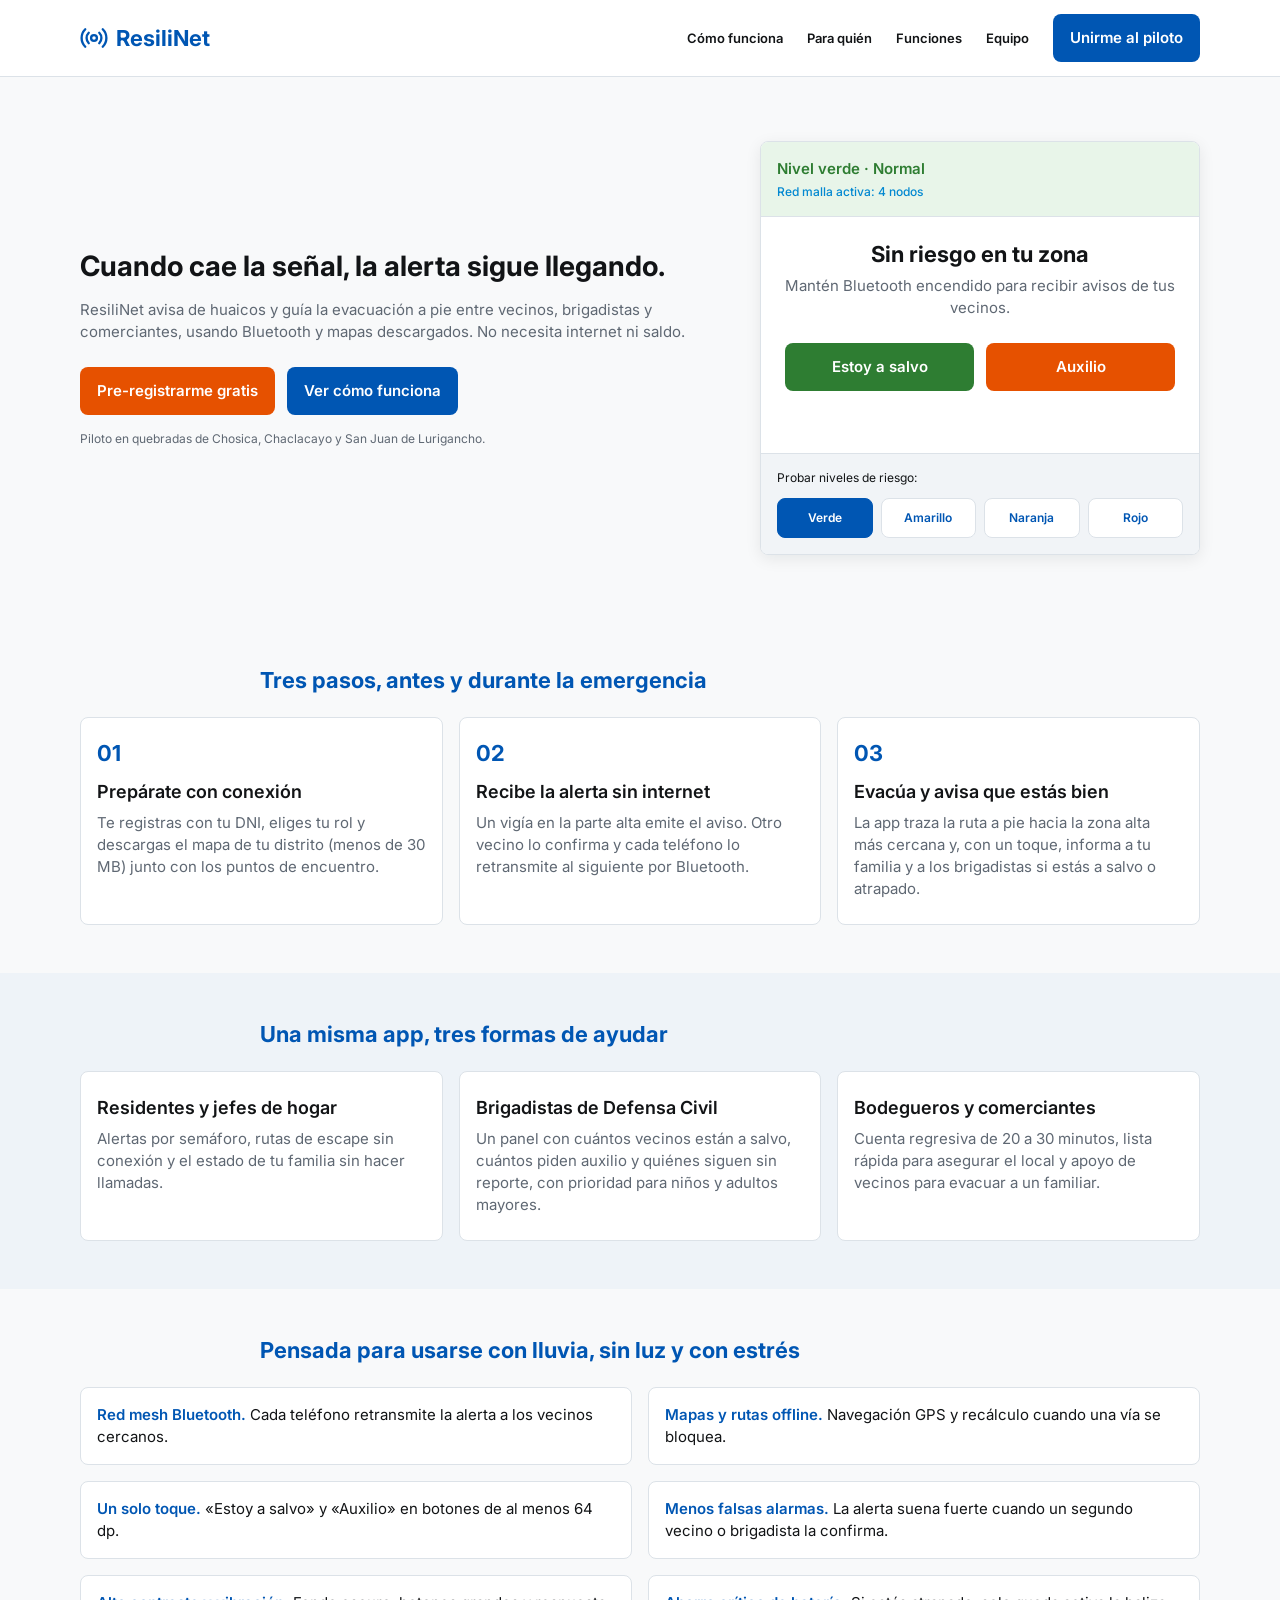
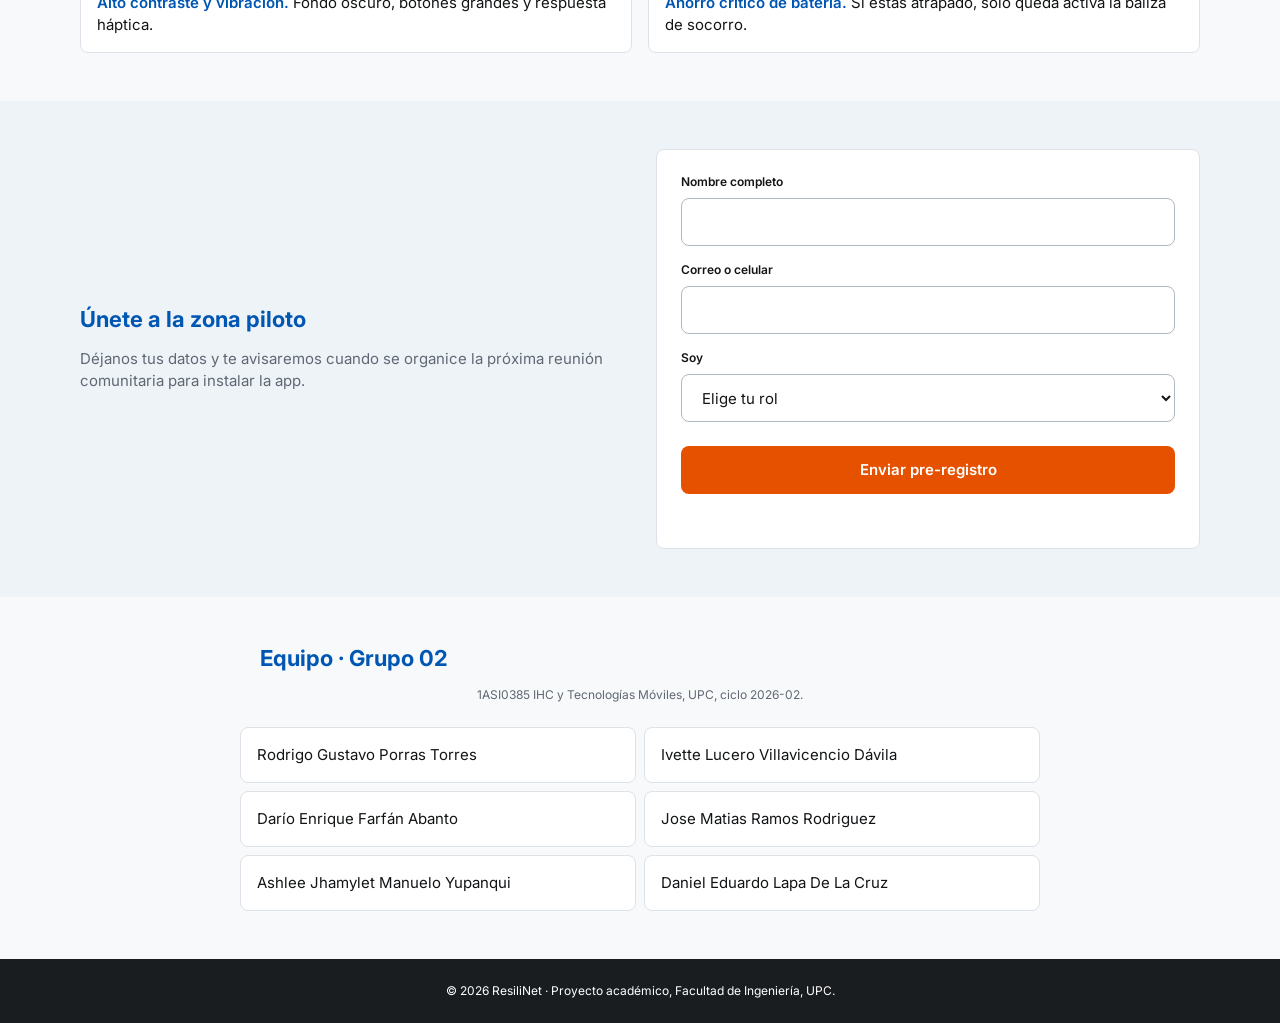
==== commit 67890410: "Merge 44e76dcb97055b42befc25e95519564059cb561e into 286e368bcbce3d20a3443fe9b3ca2f332ac902d1" ====
--- a/public/index.html
+++ b/public/index.html
@@ -1,42 +1,165 @@
-<!doctype html>
+<!DOCTYPE html>
 <html lang="es">
 <head>
-  <meta charset="utf-8">
-  <meta name="viewport" content="width=device-width, initial-scale=1">
-  <meta name="theme-color" content="#0056B3">
-  <meta name="description" content="ResiliNet: alertas comunitarias ante huaicos, orientación hacia puntos seguros y comunicación de apoyo cuando falla internet. Proyecto académico UPC.">
-  <title>ResiliNet · La comunidad conectada también sin internet</title>
-  <link rel="preconnect" href="https://fonts.googleapis.com">
-  <link rel="preconnect" href="https://fonts.gstatic.com" crossorigin>
-  <link href="https://fonts.googleapis.com/css2?family=Inter:wght@400;500;600;700;800&display=swap" rel="stylesheet">
-  <link rel="stylesheet" href="assets/styles/styles.css">
-  <script src="assets/scripts/main.js" defer></script>
+    <meta charset="UTF-8">
+    <meta name="viewport" content="width=device-width, initial-scale=1">
+    <title>ResiliNet · Alertas y rutas de evacuación sin internet</title>
+    <meta name="description" content="ResiliNet conecta a vecinos, brigadistas y comerciantes por Bluetooth para avisar de huaicos y guiar la evacuación sin internet.">
+    <link rel="icon" href="favicon.ico">
+    <link rel="preconnect" href="https://fonts.googleapis.com">
+    <link rel="preconnect" href="https://fonts.gstatic.com" crossorigin>
+    <link href="https://fonts.googleapis.com/css2?family=Inter:wght@400;500;600;700&display=swap" rel="stylesheet">
+    <link rel="stylesheet" href="assets/styles/styles.css">
 </head>
 <body>
-  <a class="skip-link" href="#contenido">Saltar al contenido</a>
-  <svg class="sprite" aria-hidden="true" xmlns="http://www.w3.org/2000/svg"><symbol id="signal" viewBox="0 0 24 24"><circle cx="12" cy="12" r="2"/><path d="M7.8 7.8a6 6 0 0 0 0 8.4m8.4-8.4a6 6 0 0 1 0 8.4M4.5 4.5a10.5 10.5 0 0 0 0 15m15-15a10.5 10.5 0 0 1 0 15"/></symbol><symbol id="arrow" viewBox="0 0 24 24"><path d="M4 12h16m-6-6 6 6-6 6"/></symbol><symbol id="shield" viewBox="0 0 24 24"><path d="M12 2 4 6v5c0 6 4.1 9.6 8 11 3.9-1.4 8-5 8-11V6l-8-4Z"/><path d="m9 12 2 2 4-4"/></symbol><symbol id="map" viewBox="0 0 24 24"><path d="m3 5 6-2 6 2 6-2v16l-6 2-6-2-6 2V5Zm6-2v16m6-14v16"/></symbol><symbol id="users" viewBox="0 0 24 24"><circle cx="9" cy="8" r="3"/><path d="M3 20v-2a6 6 0 0 1 12 0v2H3Zm12-14a3 3 0 1 1 0 6m2 3a5 5 0 0 1 4 5"/></symbol><symbol id="heart" viewBox="0 0 24 24"><path d="M20.8 8.6c0 4.3-8.8 10.3-8.8 10.3S3.2 12.9 3.2 8.6A4.7 4.7 0 0 1 12 6.2a4.7 4.7 0 0 1 8.8 2.4Z"/></symbol><symbol id="store" viewBox="0 0 24 24"><path d="M3 10h18L19 4H5l-2 6Zm2 0v10h14V10m-9 10v-7h4v7"/></symbol></svg>
-  <header class="site-header"><div class="container nav-inner">
-    <a class="brand" href="#inicio" aria-label="ResiliNet, inicio"><span class="brand-symbol"><svg><use href="#signal"/></svg></span><span>Resili<span class="brand-accent">Net</span></span></a>
-    <button class="mobile-toggle" id="mobileToggle" aria-controls="mainNav" aria-expanded="false">Menú <span aria-hidden="true">☰</span></button>
-    <nav id="mainNav" class="main-nav" aria-label="Navegación principal"><a href="#como-funciona">Cómo funciona</a><a href="#segmentos">Para quién</a><a href="#funciones">Funciones</a><a href="#piloto">Comunidad</a><a class="button button-blue nav-cta" href="demo.html">Entrar a ResiliNet <svg><use href="#arrow"/></svg></a></nav>
-  </div></header>
-  <main id="contenido">
-    <section id="inicio" class="hero"><div class="container hero-layout">
-      <div class="hero-copy"><span class="eyebrow"><span class="eyebrow-dot"></span> Tecnología comunitaria ante emergencias</span><h1>Cuando cae la señal, <span>la alerta sigue llegando.</span></h1><p>ResiliNet propone conectar a vecinos, brigadistas y comerciantes para compartir alertas de huaicos y orientar la evacuación, incluso cuando falla internet.</p><div class="hero-actions"><a class="button button-orange" href="demo.html">Abrir ResiliNet <svg><use href="#arrow"/></svg></a><a class="button button-quiet" href="#como-funciona">Conocer la solución</a></div><div class="hero-foot"><span class="round-mark">✓</span><span>Red de prevención y apoyo vecinal</span><span class="hero-sep">·</span><span>Proyecto ResiliNet · UPC 2026</span></div></div>
-      <div class="hero-visual"><div class="topographic" aria-hidden="true"></div><div class="mockup">
-        <div class="mockup-head"><span class="mockup-label"><svg><use href="#signal"/></svg> RESILINET</span><span class="mockup-connection"><span></span> RED COMUNITARIA</span></div>
-        <div class="mockup-body"><span class="small-label">ESTADO DE LA COMUNIDAD</span><div class="risk-status" id="heroRisk"><span class="risk-dot"></span><div><strong id="heroRiskTitle">Nivel verde · Normal</strong><small id="heroRiskSubtitle">Nivel referencial · Consulta los avisos oficiales</small></div></div><div class="mockup-actions"><button id="heroSafe" class="action-safe" type="button"><svg><use href="#shield"/></svg> Estoy a salvo</button><button id="heroHelp" class="action-help" type="button">Pedir ayuda</button></div><div class="mockup-result" id="heroResult" aria-live="polite">Consulta los niveles de alerta y las acciones disponibles.</div></div>
-        <div class="mockup-bottom"><span>Niveles de alerta</span><div class="risk-pills" id="heroRiskButtons"><button class="active" data-level="green" aria-pressed="true" aria-label="Nivel verde">Verde</button><button data-level="yellow" aria-pressed="false">Amarillo</button><button data-level="orange" aria-pressed="false">Naranja</button><button data-level="red" aria-pressed="false">Rojo</button></div></div>
-      </div><div class="floating-label"><svg><use href="#shield"/></svg><div><strong>Una respuesta más rápida</strong><span>Información clara para actuar</span></div></div></div>
-    </div></section>
-    <section class="trust-bar"><div class="container trust-grid"><div><strong>3</strong><span>segmentos de usuarios</span></div><div><strong>4</strong><span>niveles de prevención</span></div><div><strong>Offline</strong><span>como objetivo de diseño</span></div><div><strong>1 toque</strong><span>para reportar tu estado</span></div></div></section>
-    <section id="como-funciona" class="section"><div class="container"><div class="section-intro"><span class="overline">CÓMO FUNCIONA</span><h2>Preparados antes. Conectados durante.</h2><p>Una experiencia organizada para que la comunidad sepa qué hacer antes y durante una emergencia.</p></div><div class="steps-grid"><article class="step"><div class="step-number">01</div><div class="step-icon"><svg><use href="#map"/></svg></div><h3>Prepárate con anticipación</h3><p>Identifica las zonas seguras y prepara mapas descargados y contactos de emergencia antes de que falle la conexión.</p></article><article class="step"><div class="step-number">02</div><div class="step-icon"><svg><use href="#signal"/></svg></div><h3>Recibe la alerta comunitaria</h3><p>La propuesta utiliza una red malla Bluetooth entre vecinos para propagar avisos cuando no hay internet.</p></article><article class="step"><div class="step-number">03</div><div class="step-icon"><svg><use href="#heart"/></svg></div><h3>Evacúa y reporta tu estado</h3><p>Sigue las instrucciones de evacuación y comunica con claridad si estás a salvo o necesitas auxilio.</p></article></div></div></section>
-    <section id="segmentos" class="section tint"><div class="container"><div class="section-intro"><span class="overline">PARA QUIÉN</span><h2>Una comunidad, tres maneras de protegerla</h2><p>Cada perfil accede a herramientas relevantes para su responsabilidad durante la emergencia.</p></div><div class="segment-grid"><article class="segment"><div class="segment-icon"><svg><use href="#users"/></svg></div><h3>Residentes y jefes de hogar</h3><p>Alertas fáciles de entender, rutas seguras y comunicación del estado familiar.</p><a href="demo.html#familia">Acceso para residentes <svg><use href="#arrow"/></svg></a></article><article class="segment"><div class="segment-icon"><svg><use href="#shield"/></svg></div><h3>Brigadistas y voluntarios</h3><p>Panorama comunitario, solicitudes de ayuda y coordinación de tareas prioritarias.</p><a href="demo.html#brigadas">Acceso para brigadistas <svg><use href="#arrow"/></svg></a></article><article class="segment"><div class="segment-icon"><svg><use href="#store"/></svg></div><h3>Comerciantes locales</h3><p>Preparación del negocio, cierre preventivo y apoyo a familiares vulnerables.</p><a href="demo.html#comercio">Acceso para comerciantes <svg><use href="#arrow"/></svg></a></article></div></div></section>
-    <section id="funciones" class="section"><div class="container features-layout"><div class="section-intro align-left"><span class="overline">FUNCIONALIDADES</span><h2>Diseñada para actuar, no para complicarse</h2><p>Interacciones breves, contrastes claros y mensajes precisos, de acuerdo con las guías de estilo de ResiliNet.</p><a class="button button-blue" href="demo.html">Explorar todas las funciones <svg><use href="#arrow"/></svg></a></div><div class="feature-stack"><div class="feature"><span class="feature-index">01</span><div><strong>Alertas progresivas</strong><p>Semáforo verde, amarillo, naranja y rojo con instrucciones específicas.</p></div></div><div class="feature"><span class="feature-index">02</span><div><strong>Mapas y evacuación</strong><p>Consulta de puntos de encuentro y recorridos alternativos en el prototipo.</p></div></div><div class="feature"><span class="feature-index">03</span><div><strong>Ayuda y estado familiar</strong><p>Acciones directas «Estoy a salvo» y «Auxilio», con confirmación visible.</p></div></div><div class="feature"><span class="feature-index">04</span><div><strong>Coordinación comunitaria</strong><p>Reportes vecinales, triaje de brigadistas y protección de comercios.</p></div></div></div></div></section>
-    <section id="piloto" class="section pilot"><div class="container pilot-inner"><div><span class="overline">CONOCE RESILINET</span><h2>La prevención comienza en comunidad</h2><p>Conoce las herramientas de información comunitaria, rutas de evacuación y coordinación vecinal de ResiliNet.</p><div class="pilot-places">Áreas consideradas: Chosica, Chaclacayo y San Juan de Lurigancho.</div></div><div class="pilot-card"><span class="pill"><span class="pill-dot"></span> ACCESO WEB</span><h3>La comunidad, mejor informada</h3><p>Explora las funciones desde tu navegador.</p><a class="button button-orange full" href="demo.html">Ingresar a ResiliNet <svg><use href="#arrow"/></svg></a><a class="minor-link" href="#registro">Conoce las próximas actividades</a></div></div></section>
-    <section id="registro" class="section"><div class="container register-layout"><div class="section-intro align-left"><span class="overline">FORMULARIO DE CONTACTO</span><h2>Conoce las próximas actividades</h2><p>Formulario de contacto en preparación. Puedes revisar los campos, pero los datos todavía no se envían.</p></div><form id="regForm" novalidate class="register-form"><label for="nombre">Nombre completo</label><input type="text" id="nombre" name="nombre" autocomplete="name" placeholder="Tu nombre" required><label for="contacto">Correo o celular</label><input type="text" id="contacto" name="contacto" placeholder="ejemplo@correo.com" required><label for="rol">Me interesa como</label><select id="rol" name="rol" required><option value="">Seleccionar perfil</option><option>Residente o jefe de hogar</option><option>Brigadista o voluntario</option><option>Comerciante local</option></select><button type="submit" class="button button-blue full">Validar mi prerregistro <svg><use href="#arrow"/></svg></button><p id="formMessage" role="status" aria-live="polite" class="form-message"></p></form></div></section>
-    <section id="equipo" class="section team-section"><div class="container"><div class="section-intro"><span class="overline">EQUIPO RESILINET</span><h2>Desarrollado por Grupo 02</h2><p>Proyecto ResiliNet · IHC y Tecnologías Móviles · UPC · 2026-02</p></div><div class="team-list"><span>Rodrigo Gustavo Porras Torres</span><span>Ivette Lucero Villavicencio Dávila</span><span>Darío Enrique Farfán Abanto</span><span>Jose Matias Ramos Rodriguez</span><span>Ashlee Jhamylet Manuelo Yupanqui</span><span>Daniel Eduardo Lapa De La Cruz</span></div></div></section>
-  </main>
-  <footer class="footer"><div class="container footer-inner"><a class="brand brand-footer" href="#inicio"><span class="brand-symbol"><svg><use href="#signal"/></svg></span> ResiliNet</a><span>ResiliNet · UPC 2026</span><span>No sustituye alertas oficiales ni servicios de emergencia.</span></div></footer>
+<a class="skip" href="#contenido">Saltar al contenido</a>
+
+<header class="top">
+    <div class="wrap top-in">
+        <a class="brand" href="#inicio" aria-label="ResiliNet, inicio">
+            <svg width="28" height="28" viewBox="0 0 24 24" fill="none" stroke="currentColor" stroke-width="2" stroke-linecap="round" aria-hidden="true"><circle cx="12" cy="12" r="2.5"/><path d="M7.5 7.5a6.4 6.4 0 0 0 0 9M16.5 7.5a6.4 6.4 0 0 1 0 9M4.5 4.5a10.6 10.6 0 0 0 0 15M19.5 4.5a10.6 10.6 0 0 1 0 15"/></svg>
+            ResiliNet
+        </a>
+        <button class="menu-btn" id="menuBtn" aria-expanded="false" aria-controls="nav">Menú</button>
+        <nav id="nav" class="nav" aria-label="Principal">
+            <a href="#como-funciona">Cómo funciona</a>
+            <a href="#para-quien">Para quién</a>
+            <a href="#funciones">Funciones</a>
+            <a href="#equipo">Equipo</a>
+            <a class="btn btn-sec" href="#registro">Unirme al piloto</a>
+        </nav>
+    </div>
+</header>
+
+<main id="contenido">
+    <section class="hero" id="inicio">
+        <div class="wrap hero-in">
+            <div class="hero-text">
+                <h1>Cuando cae la señal, la alerta sigue llegando.</h1>
+                <p class="lead">ResiliNet avisa de huaicos y guía la evacuación a pie entre vecinos, brigadistas y comerciantes, usando Bluetooth y mapas descargados. No necesita internet ni saldo.</p>
+                <div class="cta">
+                    <a class="btn btn-act" href="#registro">Pre-registrarme gratis</a>
+                    <a class="btn btn-sec" href="#como-funciona">Ver cómo funciona</a>
+                </div>
+                <p class="note">Piloto en quebradas de Chosica, Chaclacayo y San Juan de Lurigancho.</p>
+            </div>
+
+            <div class="phone" aria-label="Simulador de la aplicación">
+                <div class="phone-bar" id="riskBar" data-level="green">
+                    <span id="riskLabel">Nivel verde · Normal</span>
+                    <span class="mesh" id="meshChip">Red malla activa: 4 nodos</span>
+                </div>
+                <div class="phone-body">
+                    <h2 id="riskTitle">Sin riesgo en tu zona</h2>
+                    <p id="riskText">Mantén Bluetooth encendido para recibir avisos de tus vecinos.</p>
+                    <div class="phone-btns">
+                        <button class="big safe" id="btnSafe" type="button">Estoy a salvo</button>
+                        <button class="big sos" id="btnSos" type="button">Auxilio</button>
+                    </div>
+                    <p class="status" id="statusMsg" role="status" aria-live="polite"></p>
+                </div>
+                <div class="sim">
+                    <span>Probar niveles de riesgo:</span>
+                    <div class="sim-btns" role="group" aria-label="Nivel de riesgo">
+                        <button type="button" data-level="green" aria-pressed="true">Verde</button>
+                        <button type="button" data-level="yellow" aria-pressed="false">Amarillo</button>
+                        <button type="button" data-level="orange" aria-pressed="false">Naranja</button>
+                        <button type="button" data-level="red" aria-pressed="false">Rojo</button>
+                    </div>
+                </div>
+            </div>
+        </div>
+    </section>
+
+    <section class="sec" id="como-funciona">
+        <div class="wrap">
+            <h2>Tres pasos, antes y durante la emergencia</h2>
+            <ol class="steps">
+                <li><h3>Prepárate con conexión</h3><p>Te registras con tu DNI, eliges tu rol y descargas el mapa de tu distrito (menos de 30 MB) junto con los puntos de encuentro.</p></li>
+                <li><h3>Recibe la alerta sin internet</h3><p>Un vigía en la parte alta emite el aviso. Otro vecino lo confirma y cada teléfono lo retransmite al siguiente por Bluetooth.</p></li>
+                <li><h3>Evacúa y avisa que estás bien</h3><p>La app traza la ruta a pie hacia la zona alta más cercana y, con un toque, informa a tu familia y a los brigadistas si estás a salvo o atrapado.</p></li>
+            </ol>
+        </div>
+    </section>
+
+    <section class="sec alt" id="para-quien">
+        <div class="wrap">
+            <h2>Una misma app, tres formas de ayudar</h2>
+            <div class="roles">
+                <article class="role">
+                    <h3>Residentes y jefes de hogar</h3>
+                    <p>Alertas por semáforo, rutas de escape sin conexión y el estado de tu familia sin hacer llamadas.</p>
+                </article>
+                <article class="role">
+                    <h3>Brigadistas de Defensa Civil</h3>
+                    <p>Un panel con cuántos vecinos están a salvo, cuántos piden auxilio y quiénes siguen sin reporte, con prioridad para niños y adultos mayores.</p>
+                </article>
+                <article class="role">
+                    <h3>Bodegueros y comerciantes</h3>
+                    <p>Cuenta regresiva de 20 a 30 minutos, lista rápida para asegurar el local y apoyo de vecinos para evacuar a un familiar.</p>
+                </article>
+            </div>
+        </div>
+    </section>
+
+    <section class="sec" id="funciones">
+        <div class="wrap">
+            <h2>Pensada para usarse con lluvia, sin luz y con estrés</h2>
+            <ul class="feats">
+                <li><strong>Red mesh Bluetooth.</strong> Cada teléfono retransmite la alerta a los vecinos cercanos.</li>
+                <li><strong>Mapas y rutas offline.</strong> Navegación GPS y recálculo cuando una vía se bloquea.</li>
+                <li><strong>Un solo toque.</strong> «Estoy a salvo» y «Auxilio» en botones de al menos 64 dp.</li>
+                <li><strong>Menos falsas alarmas.</strong> La alerta suena fuerte cuando un segundo vecino o brigadista la confirma.</li>
+                <li><strong>Alto contraste y vibración.</strong> Fondo oscuro, botones grandes y respuesta háptica.</li>
+                <li><strong>Ahorro crítico de batería.</strong> Si estás atrapado, solo queda activa la baliza de socorro.</li>
+            </ul>
+        </div>
+    </section>
+
+    <section class="sec alt" id="registro">
+        <div class="wrap reg">
+            <div>
+                <h2>Únete a la zona piloto</h2>
+                <p>Déjanos tus datos y te avisaremos cuando se organice la próxima reunión comunitaria para instalar la app.</p>
+            </div>
+            <form id="regForm" novalidate>
+                <label for="nombre">Nombre completo</label>
+                <input id="nombre" name="nombre" type="text" autocomplete="name" required>
+                <label for="correo">Correo o celular</label>
+                <input id="correo" name="correo" type="text" autocomplete="email" required>
+                <label for="rol">Soy</label>
+                <select id="rol" name="rol" required>
+                    <option value="">Elige tu rol</option>
+                    <option>Residente o jefe de hogar</option>
+                    <option>Brigadista o vecino activo</option>
+                    <option>Bodeguero o comerciante</option>
+                </select>
+                <button class="btn btn-act" type="submit">Enviar pre-registro</button>
+                <p class="form-msg" id="formMsg" role="status" aria-live="polite"></p>
+            </form>
+        </div>
+    </section>
+
+    <section class="sec" id="equipo">
+        <div class="wrap">
+            <h2>Equipo · Grupo 02</h2>
+            <p class="team-sub">1ASI0385 IHC y Tecnologías Móviles, UPC, ciclo 2026-02.</p>
+            <ul class="team">
+                <li>Rodrigo Gustavo Porras Torres</li>
+                <li>Ivette Lucero Villavicencio Dávila</li>
+                <li>Darío Enrique Farfán Abanto</li>
+                <li>Jose Matias Ramos Rodriguez</li>
+                <li>Ashlee Jhamylet Manuelo Yupanqui</li>
+                <li>Daniel Eduardo Lapa De La Cruz</li>
+            </ul>
+        </div>
+    </section>
+</main>
+
+<footer class="foot">
+    <div class="wrap">© 2026 ResiliNet · Proyecto académico, Facultad de Ingeniería, UPC.</div>
+</footer>
+
+<script src="assets/scripts/main.js"></script>
 </body>
-</html>+</html>
--- a/public/assets/styles/styles.css
+++ b/public/assets/styles/styles.css
@@ -1,3 +1,748 @@
-:root{--blue:#0056B3;--blue-700:#00458F;--orange:#E65100;--red:#D32F2F;--amber:#F57C00;--green:#2E7D32;--mesh:#0288D1;--bg:#F8F9FA;--ink:#121416;--muted:#5F6873;--border:#DFE5EC;--surface:#fff;--soft:#EDF3F9;--shadow:0 20px 60px rgba(29,52,80,.08);--radius:12px}*{box-sizing:border-box}html{scroll-behavior:smooth;scroll-padding-top:90px}body{margin:0;background:var(--bg);color:var(--ink);font:15px/1.57 Inter,system-ui,-apple-system,sans-serif}a{text-decoration:none;color:inherit}button,input,select{font:inherit}button{cursor:pointer}button:focus-visible,a:focus-visible,input:focus-visible,select:focus-visible{outline:3px solid var(--mesh);outline-offset:3px}.sprite{position:absolute;width:0;height:0;overflow:hidden}svg{width:20px;height:20px;fill:none;stroke:currentColor;stroke-width:1.8;stroke-linecap:round;stroke-linejoin:round;flex:none}.container{width:min(1152px,calc(100% - 48px));margin-inline:auto}.skip-link{position:absolute;left:-9999px;top:8px;z-index:1000;background:white;padding:12px}.skip-link:focus{left:12px}.site-header{height:78px;background:#ffffffeb;border-bottom:1px solid var(--border);position:sticky;top:0;z-index:50;backdrop-filter:blur(16px)}.nav-inner,.brand,.main-nav,.button{display:flex;align-items:center}.nav-inner{height:100%;justify-content:space-between;gap:24px}.brand{gap:10px;font-size:22px;font-weight:800;letter-spacing:-.8px;white-space:nowrap}.brand-symbol{width:38px;height:38px;display:inline-flex;align-items:center;justify-content:center;border-radius:10px;background:var(--blue);color:white}.brand-symbol svg{width:23px;height:23px}.brand-accent{color:var(--blue)}.main-nav{gap:30px;font-size:13px;font-weight:600}.main-nav>a:not(.button){color:#344258;transition:color .15s}.main-nav>a:not(.button):hover{color:var(--blue)}.button{justify-content:center;gap:10px;min-height:48px;padding:12px 19px;border-radius:9px;border:1px solid transparent;font-weight:700;font-size:14px;white-space:nowrap;transition:background .15s,transform .15s,box-shadow .15s}.button:hover{transform:translateY(-1px)}.button svg{width:17px;height:17px}.button-blue{background:var(--blue);color:white}.button-blue:hover{background:var(--blue-700)}.button-orange{background:var(--orange);color:white;box-shadow:0 8px 18px rgba(230,81,0,.14)}.button-orange:hover{background:#bc4400}.button-quiet{background:white;color:var(--blue);border-color:#c7d4e0}.button-quiet:hover{background:#f5f9ff}.full{width:100%}.mobile-toggle{display:none}.hero{position:relative;overflow:hidden;background:radial-gradient(circle at 90% 20%,#dfebfa 0,transparent 34%),linear-gradient(135deg,#f8fbff,#edf4fa 70%,#f9fbff);border-bottom:1px solid var(--border)}.hero-layout{min-height:630px;display:grid;grid-template-columns:minmax(0,1.04fr) minmax(0,.96fr);gap:62px;align-items:center;padding-block:64px 72px}.eyebrow,.overline{font-size:12px;letter-spacing:.11em;font-weight:800;color:var(--blue)}.eyebrow{display:inline-flex;align-items:center;gap:9px;padding:9px 12px;border:1px solid #d2e4f6;background:#fff;border-radius:80px;letter-spacing:0;font-size:12px}.eyebrow-dot{width:8px;height:8px;background:var(--mesh);border-radius:50%;box-shadow:0 0 0 4px #dbf3fc}.hero h1{font-size:clamp(36px,4.5vw,55px);line-height:1.13;letter-spacing:-2px;margin:20px 0 22px;font-weight:800;max-width:620px}.hero h1 span{color:var(--blue)}.hero-copy>p{font-size:17px;line-height:1.75;max-width:565px;color:var(--muted);margin:0}.hero-actions{display:flex;gap:12px;margin:30px 0 24px;flex-wrap:wrap}.hero-foot{display:flex;gap:9px;align-items:center;color:#58677a;font-size:12px;flex-wrap:wrap}.round-mark{width:22px;height:22px;border-radius:50%;display:inline-flex;align-items:center;justify-content:center;background:#e7f4e8;color:var(--green);font-weight:800}.hero-sep{opacity:.5}.hero-visual{position:relative;min-width:0;padding:34px 18px 28px}.topographic{position:absolute;inset:0;border-radius:50%;background:repeating-radial-gradient(ellipse at 70% 50%,transparent 0 25px,rgba(0,86,179,.095) 26px,transparent 27px,transparent 48px);transform:rotate(-20deg)}.mockup{position:relative;max-width:440px;margin:auto;border-radius:18px;overflow:hidden;background:white;box-shadow:0 28px 70px rgba(14,43,79,.16);border:1px solid #d5e1ed}.mockup-head{height:60px;background:var(--blue);color:#fff;padding:0 24px;display:flex;justify-content:space-between;align-items:center;gap:10px}.mockup-label{font-size:14px;font-weight:800;letter-spacing:.025em;display:inline-flex;align-items:center;gap:8px}.mockup-label svg{width:17px}.mockup-connection{font-size:10px;letter-spacing:.05em;font-weight:700;display:inline-flex;align-items:center;gap:6px;white-space:nowrap;color:#d8f5ff}.mockup-connection>span{width:7px;height:7px;border-radius:50%;background:#78eab5}.mockup-body{padding:28px 24px}.small-label{font-size:10px;letter-spacing:.12em;font-weight:800;color:#708092}.risk-status{display:flex;align-items:center;gap:13px;border-radius:10px;background:#ecf7ee;border:1px solid #c6e4cd;padding:17px;margin-top:12px;min-height:88px}.risk-dot{width:14px;height:14px;background:var(--green);border-radius:50%;box-shadow:0 0 0 6px #d9eedf}.risk-status strong{font-size:18px;display:block;color:#206f2a}.risk-status small{display:block;font-size:12px;margin-top:3px;color:#54735c}.risk-status[data-risk=yellow]{background:#fff8df;border-color:#e8d48b}.risk-status[data-risk=yellow] .risk-dot{background:#d6a100;box-shadow:0 0 0 6px #f5ebc1}.risk-status[data-risk=yellow] strong{color:#835d00}.risk-status[data-risk=yellow] small{color:#826b31}.risk-status[data-risk=orange]{background:#fff0e5;border-color:#f6bb94}.risk-status[data-risk=orange] .risk-dot{background:var(--orange);box-shadow:0 0 0 6px #ffe0c7}.risk-status[data-risk=orange] strong{color:#9d3900}.risk-status[data-risk=orange] small{color:#946345}.risk-status[data-risk=red]{background:#ffebee;border-color:#edb4bc}.risk-status[data-risk=red] .risk-dot{background:var(--red);box-shadow:0 0 0 6px #f8d6db}.risk-status[data-risk=red] strong{color:#ae1922}.risk-status[data-risk=red] small{color:#855357}.mockup-actions{display:grid;grid-template-columns:1fr 1fr;gap:10px;margin-top:18px}.mockup-actions button{border:none;border-radius:9px;min-height:53px;font-weight:700;font-size:14px;display:flex;justify-content:center;align-items:center;gap:7px}.mockup-actions svg{width:17px;height:17px}.action-safe{color:white;background:var(--green)}.action-help{color:white;background:var(--orange)}.mockup-result{min-height:43px;margin-top:14px;font-size:12px;color:#58677a;line-height:1.5}.mockup-bottom{padding:18px 24px 20px;background:#f1f5f9;border-top:1px solid var(--border)}.mockup-bottom>span{font-size:11px;color:#526174;font-weight:700}.risk-pills{display:grid;grid-template-columns:repeat(4,1fr);gap:6px;margin-top:11px}.risk-pills button{padding:10px 2px;border:1px solid #d5e0ea;border-radius:8px;background:white;color:var(--blue);font-size:11px;font-weight:700}.risk-pills button[data-level=green].active{background:var(--green);color:white;border-color:var(--green)}.risk-pills button[data-level=yellow].active{background:#f2cf66;color:#4f3900;border-color:#bba04c}.risk-pills button[data-level=orange].active{background:var(--orange);color:white;border-color:var(--orange)}.risk-pills button[data-level=red].active{background:var(--red);color:white;border-color:var(--red)}.floating-label{position:absolute;right:-8px;bottom:6px;background:white;border-radius:12px;box-shadow:0 14px 35px rgba(28,63,101,.14);padding:13px 16px;display:flex;align-items:center;gap:10px}.floating-label>svg{color:var(--green);width:24px;height:24px}.floating-label strong,.floating-label span{display:block}.floating-label strong{font-size:12px}.floating-label span{color:var(--muted);font-size:11px}.trust-bar{background:#fff;border-bottom:1px solid var(--border)}.trust-grid{display:grid;grid-template-columns:repeat(4,1fr)}.trust-grid>div{padding:25px 18px;display:flex;flex-direction:column;gap:5px;text-align:center;border-right:1px solid var(--border)}.trust-grid>div:last-child{border-right:none}.trust-grid strong{font-size:22px;line-height:1.25;color:var(--blue);font-weight:800}.trust-grid span{font-size:12px;color:#667589}.section{padding:96px 0}.section.tint{background:#f0f5fa}.section-intro{text-align:center;margin:0 auto 42px;max-width:720px}.section-intro.align-left{text-align:left;margin-left:0;margin-right:0}.section-intro h2{font-size:clamp(26px,3vw,35px);font-weight:800;letter-spacing:-.9px;line-height:1.25;margin:11px 0 14px}.section-intro p{font-size:15px;color:var(--muted);line-height:1.8;margin:0}.steps-grid,.segment-grid{display:grid;grid-template-columns:repeat(3,minmax(0,1fr));gap:18px}.step,.segment{background:white;border:1px solid var(--border);border-radius:14px;padding:26px;box-shadow:0 7px 26px rgba(20,54,94,.035)}.step{position:relative}.step-number{font-size:13px;font-weight:800;color:#b5c4d5}.step-icon,.segment-icon{width:52px;height:52px;border-radius:12px;background:#e9f2ff;color:var(--blue);display:flex;align-items:center;justify-content:center;margin:18px 0}.step-icon svg,.segment-icon svg{width:25px;height:25px}.step h3,.segment h3{font-size:18px;line-height:1.4;margin:0 0 10px;letter-spacing:-.25px}.step p,.segment p{margin:0;color:var(--muted);font-size:14px;line-height:1.75}.segment{display:flex;flex-direction:column;min-height:275px}.segment-icon{margin:0 0 22px}.segment a{display:flex;align-items:center;gap:7px;color:var(--blue);font-weight:700;font-size:12px;margin-top:auto;padding-top:24px}.segment a svg{width:15px;height:15px}.features-layout{display:grid;grid-template-columns:.83fr 1.17fr;gap:78px;align-items:center}.features-layout .section-intro{margin-bottom:0}.features-layout .section-intro .button{display:inline-flex;margin-top:28px}.feature-stack{display:grid;gap:0;border:1px solid var(--border);background:#fff;border-radius:15px;box-shadow:var(--shadow);padding:8px 30px}.feature{display:flex;align-items:flex-start;gap:23px;padding:22px 0;border-bottom:1px solid #ebeff4}.feature:last-child{border:0}.feature-index{color:var(--mesh);font-size:13px;font-weight:800;padding-top:3px}.feature strong{font-size:15px}.feature p{color:var(--muted);font-size:13px;line-height:1.7;margin:6px 0 0}.pilot{background:#0a3360;color:#fff}.pilot-inner{display:grid;grid-template-columns:1.2fr .8fr;gap:86px;align-items:center}.pilot .overline{color:#7bc9ff}.pilot h2{font-size:clamp(28px,3.5vw,39px);line-height:1.2;letter-spacing:-1px;margin:16px 0}.pilot p{font-size:15px;line-height:1.8;color:#d2deed;max-width:620px}.pilot-places{font-size:12px;color:#b2c8e2;margin-top:25px}.pilot-card{background:white;color:var(--ink);border-radius:14px;padding:30px;box-shadow:0 20px 45px rgba(0,0,0,.15)}.pill{display:inline-flex;align-items:center;gap:8px;padding:7px 11px;background:#e9f8ef;border-radius:40px;color:var(--green);font-size:10px;font-weight:800;letter-spacing:.04em}.pill-dot{width:7px;height:7px;background:var(--green);border-radius:50%}.pilot-card h3{font-size:20px;margin:18px 0 4px}.pilot-card p{font-size:13px;color:var(--muted);margin:0 0 21px}.minor-link{display:block;text-align:center;color:var(--blue);margin-top:16px;font-size:12px;font-weight:650}.register-layout{display:grid;grid-template-columns:1fr 1fr;gap:78px;align-items:center}.register-form{background:#fff;border:1px solid var(--border);border-radius:14px;box-shadow:var(--shadow);padding:28px;display:grid;gap:9px}.register-form label{font-size:12px;font-weight:700;color:#374960}.register-form input,.register-form select{width:100%;height:48px;padding:10px 14px;border:1px solid #bac8d6;border-radius:9px;color:var(--ink);background:white;margin-bottom:8px}.register-form button{margin-top:6px}.form-message{min-height:19px;font-size:12px;color:var(--green);margin:4px 0 0}.team-section{background:#f0f5fa}.team-list{display:grid;grid-template-columns:repeat(3,1fr);gap:12px}.team-list span{display:flex;align-items:center;min-height:62px;background:white;border-radius:9px;padding:15px;border:1px solid var(--border);font-size:13px;font-weight:600}.footer{background:#17293b;color:white}.footer-inner{display:flex;justify-content:space-between;gap:25px;align-items:center;padding:25px 0;flex-wrap:wrap}.footer span{font-size:11px;color:#c1cbd9}.brand-footer{font-size:17px}.brand-footer .brand-symbol{width:31px;height:31px}.brand-footer svg{width:18px;height:18px}@media(max-width:1030px){.main-nav{gap:15px}.hero-layout{gap:30px}.floating-label{right:3px}.features-layout{gap:35px}}@media(max-width:800px){.hero-layout,.features-layout,.pilot-inner,.register-layout{grid-template-columns:1fr;gap:30px}.hero-layout{padding-top:60px}.hero-visual{max-width:560px;width:100%;margin:auto}.steps-grid,.segment-grid,.team-list{grid-template-columns:repeat(2,minmax(0,1fr))}.trust-grid{grid-template-columns:repeat(2,1fr)}.trust-grid>div:nth-child(2){border-right:0}.trust-grid>div:nth-child(-n+2){border-bottom:1px solid var(--border)}.section{padding:70px 0}.pilot-inner{gap:24px}.pilot-card{max-width:510px}}@media(max-width:690px){.site-header{height:68px}.nav-inner{position:relative}.mobile-toggle{display:inline-flex;align-items:center;gap:10px;padding:9px 12px;border-radius:7px;background:white;border:1px solid var(--border);font-weight:700;color:var(--blue)}.main-nav{position:absolute;display:none;top:68px;left:-24px;right:-24px;background:#fff;box-shadow:0 16px 25px rgba(0,0,0,.1);padding:15px 24px 25px;flex-direction:column;align-items:stretch;gap:0}.main-nav.open{display:flex}.main-nav>a:not(.button){min-height:46px;display:flex;align-items:center}.main-nav .button{margin-top:10px}.hero h1{font-size:36px;letter-spacing:-1px}.hero-copy>p{font-size:15px}.hero-layout{padding:40px 0 55px}.hero-foot .hero-sep{display:none}.steps-grid,.segment-grid,.team-list{grid-template-columns:1fr}.hero-actions .button{flex:1}.floating-label{display:none}.container{width:min(100% - 32px,1152px)}.hero-visual{padding:12px 0}.section{padding:58px 0}.section-intro{margin-bottom:28px}.mockup-body{padding:18px}.mockup-bottom{padding:16px}.trust-grid>div{padding:18px 8px}.trust-grid strong{font-size:19px}.register-form{padding:18px}.footer-inner{flex-direction:column;align-items:flex-start;gap:12px}}@media(prefers-reduced-motion:reduce){*,*::before,*::after{scroll-behavior:auto!important;animation:none!important;transition:none!important}}
-/* La tarjeta informativa no tapa los controles de riesgo del prototipo. */
-.floating-label{display:none}+
+/* =========================================
+   RESILINET - HOJA DE ESTILOS
+   Basada en TP IHC - Grupo02
+   ========================================= */
+
+/* 1. VARIABLES DE DISEÑO */
+
+:root {
+    --primary: #0056B3;
+    --action: #E65100;
+    --danger: #D32F2F;
+    --warning: #F57C00;
+    --safe: #2E7D32;
+    --mesh: #0288D1;
+
+    --background: #F8F9FA;
+    --surface: #FFFFFF;
+    --dark-surface: #1A1D20;
+    --text: #121416;
+
+    --text-secondary: #5F6873;
+    --border: #DCE2E8;
+
+    --spacing-1: 8px;
+    --spacing-2: 16px;
+    --spacing-3: 24px;
+
+    --radius: 8px;
+    --font: "Inter", sans-serif;
+}
+
+/* 2. CONFIGURACIÓN GENERAL */
+
+* {
+    box-sizing: border-box;
+    margin: 0;
+    padding: 0;
+}
+
+html {
+    scroll-behavior: smooth;
+}
+
+body {
+    font-family: var(--font);
+    font-size: 15px;
+    font-weight: 400;
+    line-height: 22px;
+    color: var(--text);
+    background: var(--background);
+}
+
+button,
+input,
+select,
+textarea {
+    font: inherit;
+}
+
+button,
+a {
+    -webkit-tap-highlight-color: transparent;
+}
+
+a {
+    color: inherit;
+    text-decoration: none;
+}
+
+button {
+    cursor: pointer;
+}
+
+.wrap {
+    width: min(1120px, 92%);
+    margin: 0 auto;
+}
+
+/* 3. ACCESIBILIDAD */
+
+.skip {
+    position: absolute;
+    left: -9999px;
+    top: 0;
+}
+
+.skip:focus {
+    left: 16px;
+    top: 16px;
+    z-index: 1000;
+    padding: 12px 16px;
+    color: #FFFFFF;
+    background: var(--primary);
+}
+
+:focus-visible {
+    outline: 3px solid var(--mesh);
+    outline-offset: 3px;
+}
+
+/* 4. ENCABEZADO Y NAVEGACIÓN */
+
+.top {
+    position: sticky;
+    top: 0;
+    z-index: 100;
+    background: var(--surface);
+    border-bottom: 1px solid var(--border);
+}
+
+.top-in {
+    min-height: 76px;
+    display: flex;
+    align-items: center;
+    justify-content: space-between;
+    gap: 24px;
+}
+
+.brand {
+    display: inline-flex;
+    align-items: center;
+    gap: 8px;
+    color: var(--primary);
+    font-size: 22px;
+    font-weight: 700;
+}
+
+.brand svg {
+    width: 28px;
+    height: 28px;
+}
+
+.nav {
+    display: flex;
+    align-items: center;
+    gap: 24px;
+}
+
+.nav a:not(.btn) {
+    color: var(--text);
+    font-size: 13px;
+    font-weight: 600;
+    transition: color 0.2s ease;
+}
+
+.nav a:not(.btn):hover {
+    color: var(--primary);
+}
+
+.menu-btn {
+    display: none;
+    min-height: 48px;
+    padding: 8px 16px;
+    color: var(--primary);
+    background: var(--surface);
+    border: 1px solid var(--primary);
+    border-radius: var(--radius);
+    font-weight: 600;
+}
+
+/* 5. BOTONES */
+
+.btn {
+    min-height: 48px;
+    padding: 12px 16px;
+    display: inline-flex;
+    align-items: center;
+    justify-content: center;
+    border: 1px solid transparent;
+    border-radius: var(--radius);
+    font-size: 15px;
+    font-weight: 600;
+    line-height: 20px;
+    text-align: center;
+    transition: background 0.2s ease, transform 0.2s ease;
+}
+
+/* Acción prioritaria */
+
+.btn-act {
+    color: #FFFFFF;
+    background: var(--action);
+}
+
+.btn-act:hover {
+    background: #BF4300;
+}
+
+/* Navegación estándar */
+
+.btn-sec {
+    color: #FFFFFF;
+    background: var(--primary);
+}
+
+.btn-sec:hover {
+    background: #00458F;
+}
+
+/* 6. PRESENTACIÓN PRINCIPAL */
+
+.hero {
+    padding: 64px 0;
+    background: var(--background);
+}
+
+.hero-in {
+    display: grid;
+    grid-template-columns: 1.15fr 0.85fr;
+    align-items: center;
+    gap: 32px;
+}
+
+.hero-text h1 {
+    max-width: 650px;
+    margin-bottom: 16px;
+    color: var(--text);
+    font-size: 28px;
+    font-weight: 700;
+    line-height: 34px;
+}
+
+.lead {
+    max-width: 620px;
+    margin-bottom: 24px;
+    color: var(--text-secondary);
+    font-size: 15px;
+    line-height: 22px;
+}
+
+.cta {
+    display: flex;
+    flex-wrap: wrap;
+    gap: 12px;
+    margin-bottom: 16px;
+}
+
+.note {
+    color: var(--text-secondary);
+    font-size: 12px;
+    line-height: 16px;
+}
+
+/* 7. PANEL DE ESTADO Y SIMULADOR */
+
+.phone {
+    width: 100%;
+    max-width: 440px;
+    justify-self: end;
+    overflow: hidden;
+    background: var(--surface);
+    border: 1px solid var(--border);
+    border-radius: var(--radius);
+    box-shadow: 0 4px 16px rgba(18, 20, 22, 0.08);
+}
+
+/* Indicador de estado */
+
+.phone-bar {
+    min-height: 64px;
+    padding: 16px;
+    display: flex;
+    flex-direction: column;
+    justify-content: center;
+    gap: 4px;
+
+    color: var(--safe);
+    background: #E8F5E9;
+    border-bottom: 1px solid var(--border);
+
+    font-size: 15px;
+    font-weight: 600;
+}
+
+/* Nivel amarillo */
+
+.phone-bar[data-level="yellow"] {
+    color: #8A4B00;
+    background: #FFF3E0;
+}
+
+/* Nivel naranja */
+
+.phone-bar[data-level="orange"] {
+    color: #9C3500;
+    background: #FBE9E7;
+}
+
+/* Nivel rojo */
+
+.phone-bar[data-level="red"] {
+    color: var(--danger);
+    background: #FFEBEE;
+}
+
+.mesh {
+    color: var(--mesh);
+    font-size: 12px;
+    font-weight: 500;
+    line-height: 16px;
+}
+
+/* Contenido del panel */
+
+.phone-body {
+    padding: 24px;
+    text-align: center;
+}
+
+.phone-body h2 {
+    margin-bottom: 8px;
+    color: var(--text);
+    font-size: 22px;
+    font-weight: 700;
+    line-height: 26px;
+}
+
+.phone-body > p:not(.status) {
+    color: var(--text-secondary);
+    font-size: 15px;
+    line-height: 22px;
+}
+
+.phone-btns {
+    display: grid;
+    grid-template-columns: 1fr 1fr;
+    gap: 12px;
+    margin-top: 24px;
+}
+
+/* Estado seguro */
+
+.big {
+    min-height: 48px;
+    padding: 12px 16px;
+    border: none;
+    border-radius: var(--radius);
+    font-size: 15px;
+    font-weight: 600;
+    line-height: 20px;
+    transition: filter 0.2s ease;
+}
+
+.big:hover {
+    filter: brightness(0.9);
+}
+
+.safe {
+    color: #FFFFFF;
+    background: var(--safe);
+}
+
+/* Solicitud de auxilio */
+
+.sos {
+    color: #FFFFFF;
+    background: var(--action);
+}
+
+.status {
+    min-height: 22px;
+    margin-top: 16px;
+    color: var(--safe);
+    font-size: 12px;
+    font-weight: 500;
+    line-height: 16px;
+}
+
+/* Simulador de niveles */
+
+.sim {
+    padding: 16px;
+    background: #F1F4F7;
+    border-top: 1px solid var(--border);
+    color: var(--text);
+    font-size: 12px;
+    line-height: 16px;
+}
+
+.sim-btns {
+    display: flex;
+    flex-wrap: wrap;
+    gap: 8px;
+    margin-top: 12px;
+}
+
+.sim-btns button {
+    min-height: 40px;
+    flex: 1 1 60px;
+    padding: 8px;
+    color: var(--primary);
+    background: var(--surface);
+    border: 1px solid var(--border);
+    border-radius: var(--radius);
+    font-size: 12px;
+    font-weight: 600;
+}
+
+.sim-btns button[aria-pressed="true"] {
+    color: #FFFFFF;
+    background: var(--primary);
+    border-color: var(--primary);
+}
+
+/* 8. SECCIONES GENERALES */
+
+.sec {
+    padding: 48px 0;
+}
+
+.sec.alt {
+    background: #EEF3F8;
+}
+
+.sec h2 {
+    max-width: 760px;
+    margin: 0 auto 24px;
+    color: var(--primary);
+    font-size: 22px;
+    font-weight: 700;
+    line-height: 26px;
+}
+
+/* 9. TARJETAS DE PASOS */
+
+.steps {
+    display: grid;
+    grid-template-columns: repeat(3, 1fr);
+    gap: 16px;
+    list-style: none;
+    counter-reset: steps;
+}
+
+.steps li {
+    min-height: 48px;
+    padding: 24px 16px;
+    background: var(--surface);
+    border: 1px solid var(--border);
+    border-radius: var(--radius);
+    counter-increment: steps;
+}
+
+.steps li::before {
+    content: "0" counter(steps);
+    display: inline-flex;
+    margin-bottom: 16px;
+    color: var(--primary);
+    font-size: 22px;
+    font-weight: 700;
+}
+
+.steps h3,
+.role h3 {
+    margin-bottom: 8px;
+    color: var(--text);
+    font-size: 18px;
+    font-weight: 600;
+    line-height: 24px;
+}
+
+.steps p,
+.role p {
+    color: var(--text-secondary);
+    font-size: 15px;
+    line-height: 22px;
+}
+
+/* 10. TARJETAS DE SEGMENTOS */
+
+.roles {
+    display: grid;
+    grid-template-columns: repeat(3, 1fr);
+    gap: 16px;
+}
+
+.role {
+    min-height: 48px;
+    padding: 24px 16px;
+    background: var(--surface);
+    border: 1px solid var(--border);
+    border-radius: var(--radius);
+    transition: border-color 0.2s ease;
+}
+
+.role:hover {
+    border-color: var(--primary);
+}
+
+/* 11. LISTA DE FUNCIONES */
+
+.feats {
+    display: grid;
+    grid-template-columns: repeat(2, 1fr);
+    gap: 16px;
+    list-style: none;
+}
+
+.feats li {
+    padding: 16px;
+    background: var(--surface);
+    border: 1px solid var(--border);
+    border-radius: var(--radius);
+    color: var(--text);
+    font-size: 15px;
+    line-height: 22px;
+}
+
+.feats strong {
+    color: var(--primary);
+    font-weight: 600;
+}
+
+/* 12. FORMULARIO DE PRE-REGISTRO */
+
+.reg {
+    display: grid;
+    grid-template-columns: 1fr 1fr;
+    align-items: center;
+    gap: 32px;
+}
+
+.reg h2 {
+    margin: 0 0 16px;
+    color: var(--primary);
+    font-size: 22px;
+    line-height: 26px;
+}
+
+.reg > div p {
+    color: var(--text-secondary);
+    font-size: 15px;
+    line-height: 22px;
+}
+
+#regForm {
+    display: flex;
+    flex-direction: column;
+    gap: 8px;
+    padding: 24px;
+    background: var(--surface);
+    border: 1px solid var(--border);
+    border-radius: var(--radius);
+}
+
+#regForm label {
+    color: var(--text);
+    font-size: 12px;
+    font-weight: 600;
+    line-height: 16px;
+}
+
+#regForm input,
+#regForm select {
+    width: 100%;
+    min-height: 48px;
+    margin-bottom: 8px;
+    padding: 12px 16px;
+    color: var(--text);
+    background: var(--surface);
+    border: 1px solid #AEB8C2;
+    border-radius: var(--radius);
+    font-size: 15px;
+}
+
+#regForm input:focus,
+#regForm select:focus {
+    border-color: var(--primary);
+    outline: 2px solid rgba(0, 86, 179, 0.2);
+}
+
+#regForm button {
+    width: 100%;
+    margin-top: 8px;
+}
+
+.form-msg {
+    min-height: 22px;
+    color: var(--safe);
+    font-size: 12px;
+    line-height: 16px;
+}
+
+/* 13. EQUIPO */
+
+.team-sub {
+    margin: -8px 0 24px;
+    color: var(--text-secondary);
+    text-align: center;
+    font-size: 12px;
+    line-height: 16px;
+}
+
+.team {
+    display: grid;
+    grid-template-columns: repeat(2, 1fr);
+    gap: 8px;
+    max-width: 800px;
+    margin: 0 auto;
+    list-style: none;
+}
+
+.team li {
+    min-height: 48px;
+    padding: 16px;
+    display: flex;
+    align-items: center;
+    background: var(--surface);
+    border: 1px solid var(--border);
+    border-radius: var(--radius);
+    font-size: 15px;
+    line-height: 22px;
+}
+
+/* 14. PIE DE PÁGINA */
+
+.foot {
+    padding: 24px 0;
+    color: #FFFFFF;
+    background: var(--dark-surface);
+    text-align: center;
+    font-size: 12px;
+    line-height: 16px;
+}
+
+/* 15. TABLET */
+
+@media (max-width: 900px) {
+    .hero-in {
+        grid-template-columns: 1fr;
+        gap: 24px;
+    }
+
+    .hero-text {
+        max-width: 700px;
+    }
+
+    .phone {
+        max-width: 560px;
+        justify-self: start;
+    }
+
+    .steps,
+    .roles {
+        grid-template-columns: 1fr 1fr;
+    }
+
+    .reg {
+        grid-template-columns: 1fr;
+        gap: 24px;
+    }
+}
+
+/* 16. MÓVILES */
+
+@media (max-width: 650px) {
+    .top-in {
+        min-height: 64px;
+    }
+
+    .menu-btn {
+        display: inline-flex;
+        align-items: center;
+        justify-content: center;
+    }
+
+    .nav {
+        display: none;
+        position: absolute;
+        top: 64px;
+        left: 0;
+        right: 0;
+        z-index: 100;
+        padding: 16px 4%;
+        flex-direction: column;
+        align-items: stretch;
+        gap: 8px;
+        background: var(--surface);
+        border-bottom: 1px solid var(--border);
+    }
+
+    .nav.open {
+        display: flex;
+    }
+
+    .nav a:not(.btn) {
+        min-height: 48px;
+        padding: 12px 8px;
+        display: flex;
+        align-items: center;
+    }
+
+    .hero {
+        padding: 40px 0;
+    }
+
+    .hero-text h1 {
+        font-size: 28px;
+        line-height: 34px;
+    }
+
+    .cta {
+        flex-direction: column;
+    }
+
+    .cta .btn {
+        width: 100%;
+    }
+
+    .phone {
+        max-width: 100%;
+    }
+
+    .phone-btns {
+        grid-template-columns: 1fr;
+    }
+
+    .sec {
+        padding: 40px 0;
+    }
+
+    .steps,
+    .roles,
+    .feats,
+    .team {
+        grid-template-columns: 1fr;
+    }
+
+    .sec h2 {
+        margin-bottom: 24px;
+    }
+
+    #regForm {
+        padding: 16px;
+    }
+}
+
+/* 17. MOVIMIENTO REDUCIDO */
+
+@media (prefers-reduced-motion: reduce) {
+    *,
+    *::before,
+    *::after {
+        scroll-behavior: auto !important;
+        transition-duration: 0.01ms !important;
+        animation-duration: 0.01ms !important;
+    }
+}
